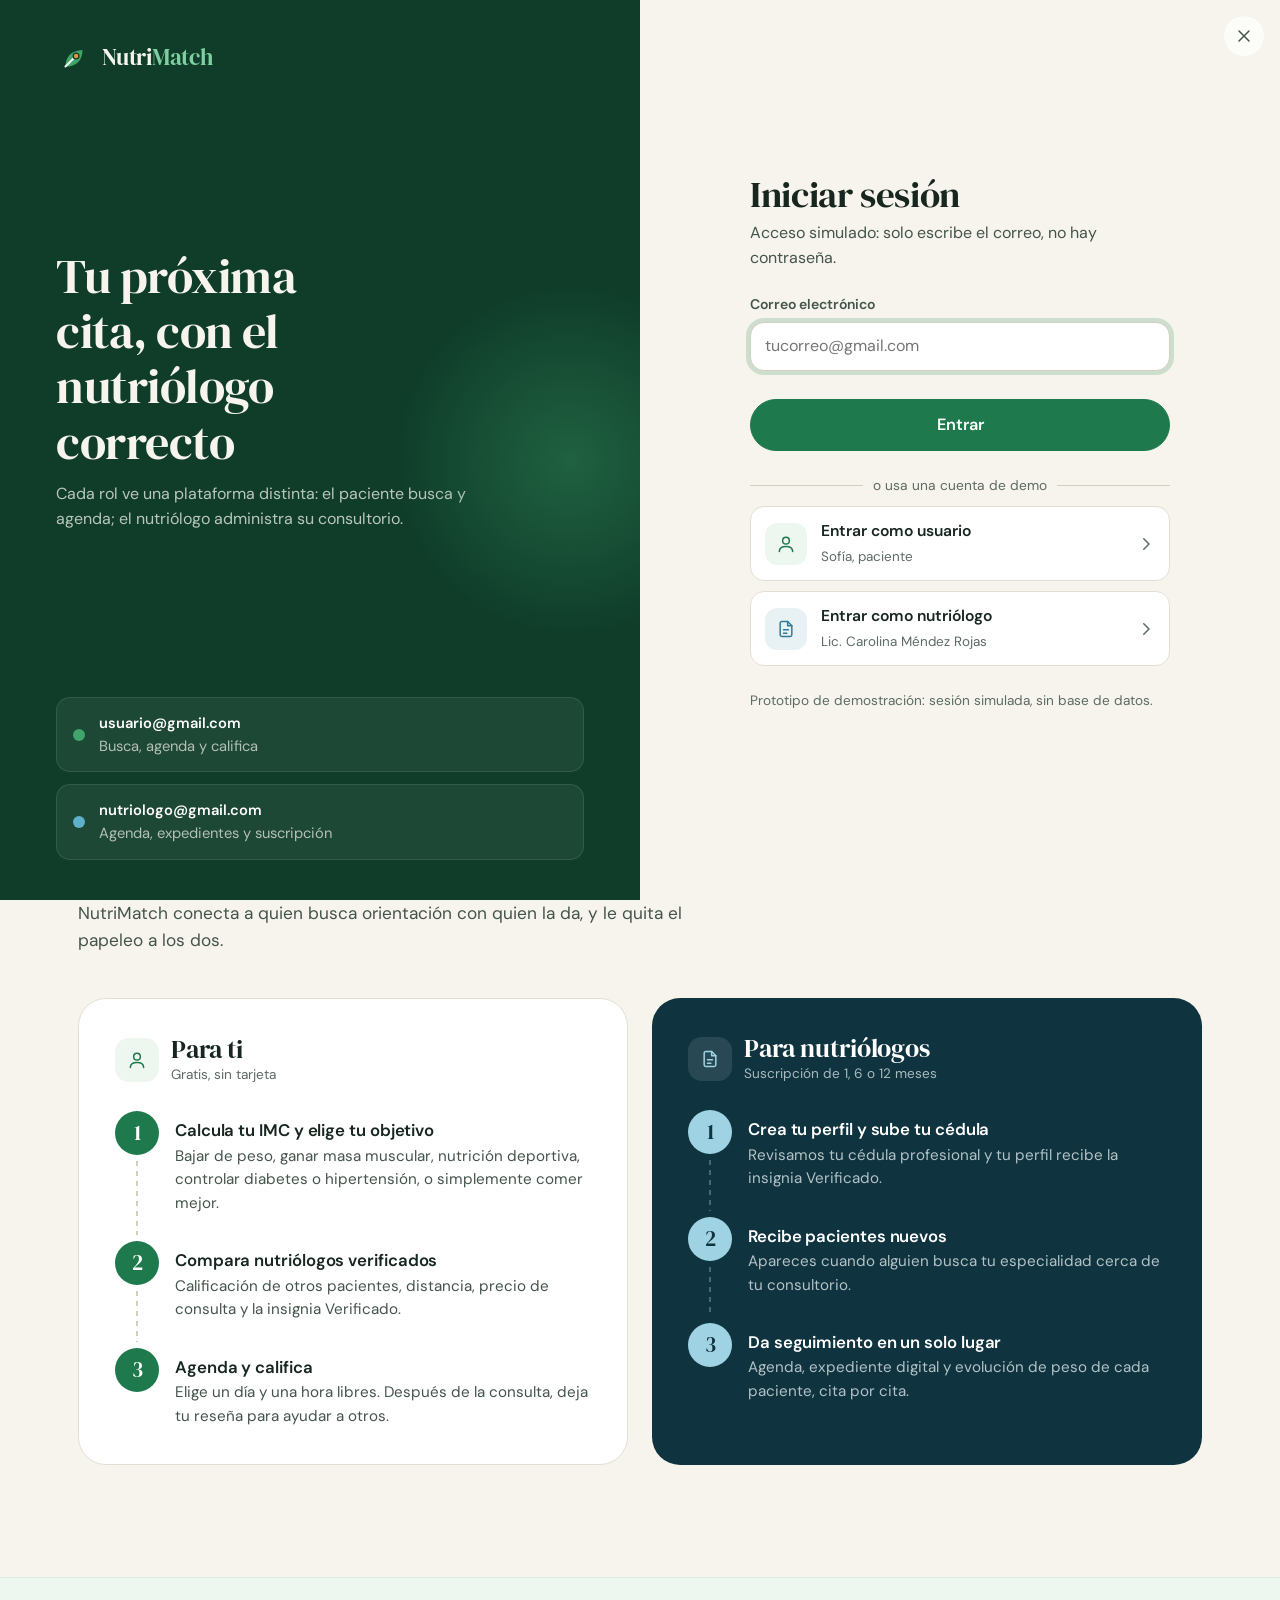
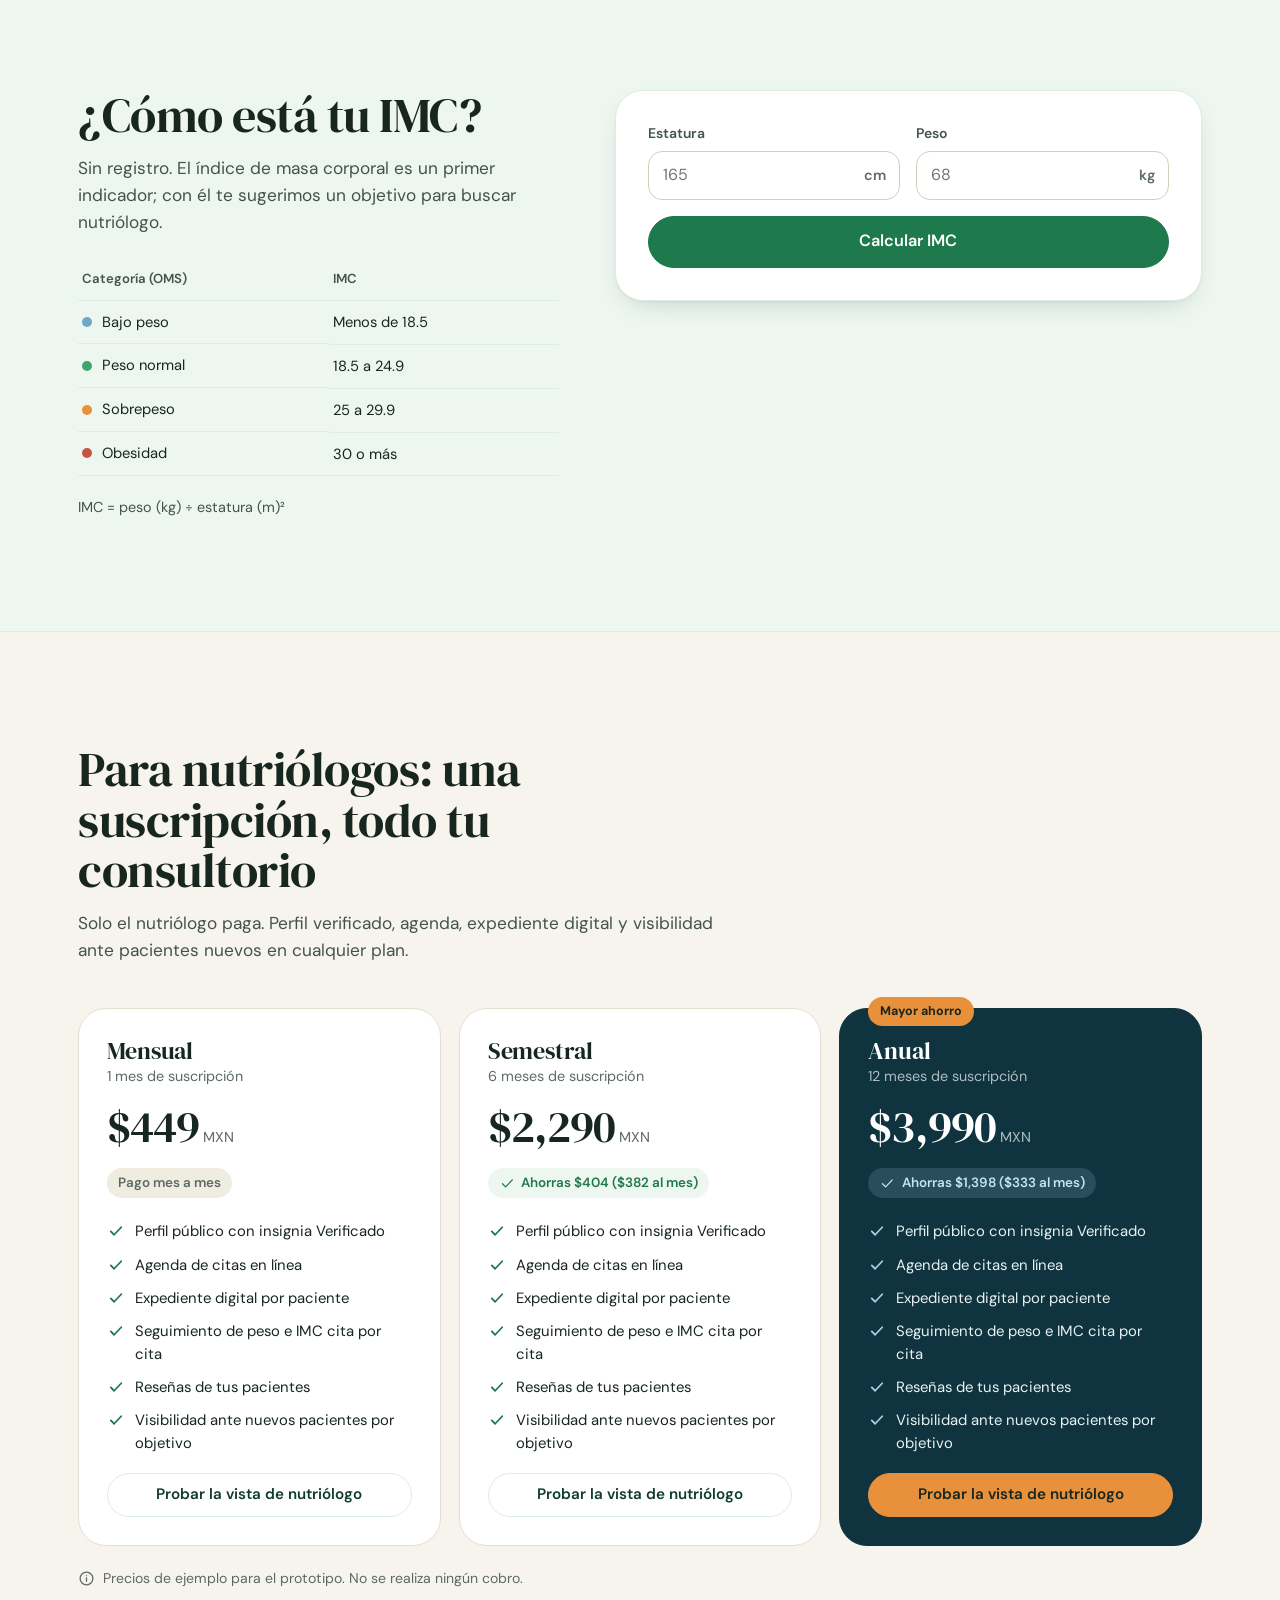
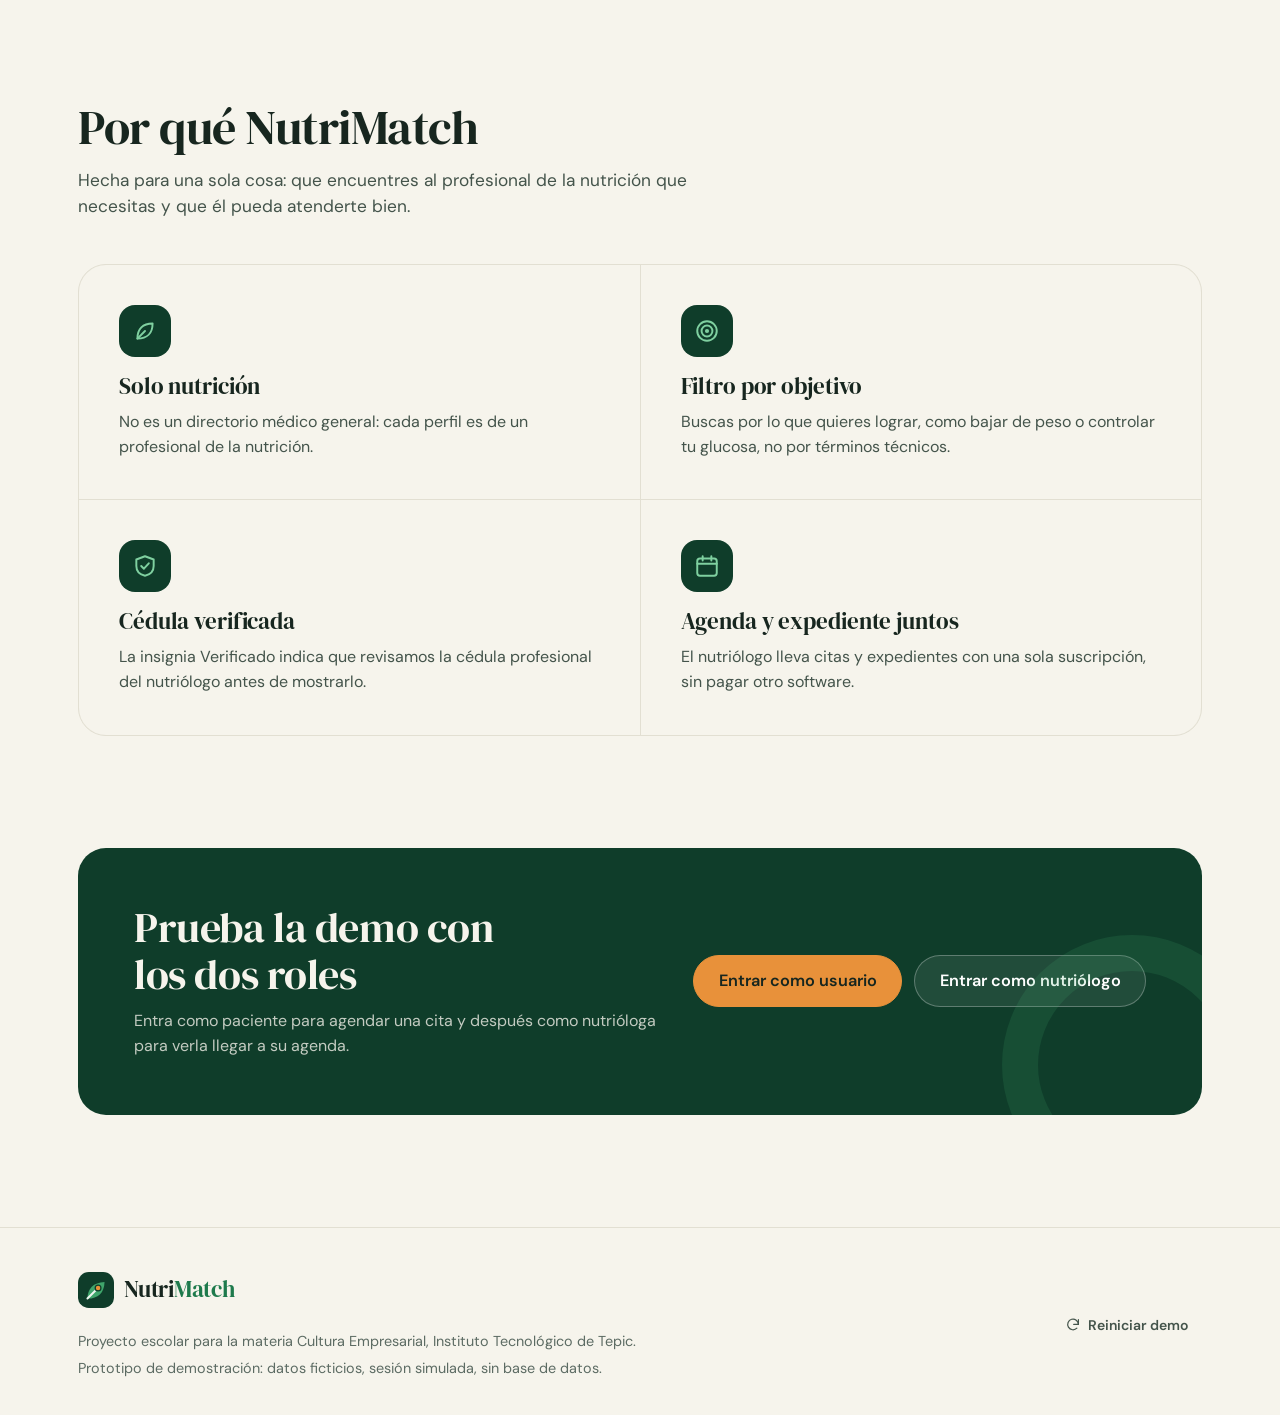
==== nutriologo.html @ 2a0404db "NutriMatch: prototipo web de demostración Página pública con calculadora de IMC y acceso simulado po" ====
<!DOCTYPE html>
<html lang="es-MX">
<head>
  <meta charset="UTF-8">
  <meta name="viewport" content="width=device-width, initial-scale=1, viewport-fit=cover">
  <title>Consultorio | NutriMatch</title>
  <meta name="theme-color" content="#10343F">
  <link rel="icon" href="data:image/svg+xml,%3Csvg xmlns='http://www.w3.org/2000/svg' viewBox='0 0 40 40'%3E%3Crect width='40' height='40' rx='12' fill='%2310343F'/%3E%3Cpath d='M10.5 29.5c0-11 6.5-18 19-18.5-.4 12.4-7.4 18.6-19 18.5z' fill='%235FB0C9'/%3E%3Cpath d='M10.5 29.5l9.2-9.2' stroke='%23EEF6F0' stroke-width='2.2' stroke-linecap='round'/%3E%3Ccircle cx='22.3' cy='17.7' r='3.2' fill='%23E8913A'/%3E%3C/svg%3E">
  <link rel="preconnect" href="https://fonts.googleapis.com">
  <link rel="preconnect" href="https://fonts.gstatic.com" crossorigin>
  <link href="https://fonts.googleapis.com/css2?family=DM+Sans:ital,opsz,wght@0,9..40,400;0,9..40,500;0,9..40,600;0,9..40,700;1,9..40,400&family=DM+Serif+Display&display=swap" rel="stylesheet">
  <link rel="stylesheet" href="css/styles.css">
  <script src="js/data.js"></script>
  <script src="js/store.js"></script>
  <script src="js/auth.js"></script>
  <script>NM.auth.requerir('nutriologo');</script>
</head>
<body class="tema-nutri">
  <a class="saltar" href="#contenido">Saltar al contenido</a>

  <div class="n-app">
    <aside class="n-lateral" id="n-lateral" aria-label="Menú del consultorio">
      <a href="#resumen" aria-label="NutriMatch, ir al resumen" data-logo></a>
      <span class="n-etiqueta-rol"><svg class="ico" style="width:14px;height:14px" viewBox="0 0 24 24" fill="none" stroke="currentColor" stroke-width="2" stroke-linecap="round" stroke-linejoin="round" aria-hidden="true"><path d="M14 3H7a2 2 0 0 0-2 2v14a2 2 0 0 0 2 2h10a2 2 0 0 0 2-2V8z"/><path d="M14 3v5h5"/></svg>Panel de nutriólogo</span>
      <nav class="n-nav" id="n-nav" aria-label="Principal">
        <span class="n-nav-indicador" id="n-nav-indicador" aria-hidden="true"></span>
        <a href="#resumen" data-vista="resumen"><svg class="ico" viewBox="0 0 24 24" fill="none" stroke="currentColor" stroke-width="1.8" stroke-linecap="round" stroke-linejoin="round" aria-hidden="true"><path d="M4 4v16h16"/><path d="M7.5 14.5l3.5-4 3 2.5 5-6"/></svg>Resumen</a>
        <a href="#agenda" data-vista="agenda"><svg class="ico" viewBox="0 0 24 24" fill="none" stroke="currentColor" stroke-width="1.8" stroke-linecap="round" stroke-linejoin="round" aria-hidden="true"><rect x="3" y="5" width="18" height="16" rx="2.5"/><path d="M3 10h18M8 3v4M16 3v4"/></svg>Agenda<span class="cuenta" id="cuenta-pendientes" hidden></span></a>
        <a href="#pacientes" data-vista="pacientes"><svg class="ico" viewBox="0 0 24 24" fill="none" stroke="currentColor" stroke-width="1.8" stroke-linecap="round" stroke-linejoin="round" aria-hidden="true"><circle cx="9" cy="8" r="3.5"/><path d="M2.5 20c0-3.5 2.9-5.5 6.5-5.5s6.5 2 6.5 5.5M16 4.6a3.5 3.5 0 0 1 0 6.8M18 14.6c2.3.6 3.6 2.4 3.6 5.4"/></svg>Pacientes</a>
        <a href="#perfil" data-vista="perfil"><svg class="ico" viewBox="0 0 24 24" fill="none" stroke="currentColor" stroke-width="1.8" stroke-linecap="round" stroke-linejoin="round" aria-hidden="true"><circle cx="12" cy="8" r="4"/><path d="M4 21c0-4 3.6-6 8-6s8 2 8 6"/></svg>Mi perfil público</a>
        <a href="#resenas" data-vista="resenas"><svg class="ico" viewBox="0 0 24 24" fill="none" stroke="currentColor" stroke-width="1.8" stroke-linecap="round" stroke-linejoin="round" aria-hidden="true"><path d="M12 3l2.7 5.6 6.1.8-4.5 4.2 1.1 6.1L12 16.8l-5.4 2.9 1.1-6.1-4.5-4.2 6.1-.8z"/></svg>Reseñas</a>
        <a href="#suscripcion" data-vista="suscripcion"><svg class="ico" viewBox="0 0 24 24" fill="none" stroke="currentColor" stroke-width="1.8" stroke-linecap="round" stroke-linejoin="round" aria-hidden="true"><rect x="3" y="5.5" width="18" height="13" rx="2.5"/><path d="M3 10h18M7 15h4"/></svg>Suscripción</a>
      </nav>
      <div class="n-lateral-pie">
        <div class="n-cuenta" id="n-cuenta"></div>
        <button type="button" class="btn btn-claro btn-sm" data-reiniciar-demo>
          <svg class="ico" viewBox="0 0 24 24" fill="none" stroke="currentColor" stroke-width="1.8" stroke-linecap="round" stroke-linejoin="round" aria-hidden="true"><path d="M20 11a8 8 0 1 0-2.3 5.7"/><path d="M20 4v7h-7"/></svg>Reiniciar demo
        </button>
        <button type="button" class="btn btn-claro btn-sm" id="btn-salir">
          <svg class="ico" viewBox="0 0 24 24" fill="none" stroke="currentColor" stroke-width="1.8" stroke-linecap="round" stroke-linejoin="round" aria-hidden="true"><path d="M9 4H5a1 1 0 0 0-1 1v14a1 1 0 0 0 1 1h4M16 16l4-4-4-4M20 12H10"/></svg>Cerrar sesión
        </button>
      </div>
    </aside>
    <div class="n-velo" id="n-velo" aria-hidden="true"></div>

    <div class="n-contenido">
      <header class="n-barra">
        <button type="button" class="btn-icono" id="btn-menu" aria-label="Abrir menú" aria-expanded="false" aria-controls="n-lateral">
          <svg class="ico" viewBox="0 0 24 24" fill="none" stroke="currentColor" stroke-width="1.8" stroke-linecap="round" aria-hidden="true"><path d="M4 7h16M4 12h16M4 17h16"/></svg>
        </button>
        <a href="#resumen" aria-label="NutriMatch, ir al resumen" data-logo></a>
        <span id="n-barra-avatar" style="margin-left:auto"></span>
      </header>

      <main id="contenido" class="app-main" style="min-height:auto">
        <div class="contenedor">
          <div id="vista" class="vista"></div>
        </div>
      </main>

      <footer class="app-pie">
        <div class="contenedor">
          <p><svg class="ico" viewBox="0 0 24 24" fill="none" stroke="currentColor" stroke-width="1.8" stroke-linecap="round" stroke-linejoin="round" aria-hidden="true"><circle cx="12" cy="12" r="9"/><path d="M12 11v5M12 8h.01"/></svg>Prototipo de demostración: sesión simulada, sin base de datos.</p>
          <button type="button" class="btn btn-fantasma btn-sm" data-reiniciar-demo>
            <svg class="ico" viewBox="0 0 24 24" fill="none" stroke="currentColor" stroke-width="1.8" stroke-linecap="round" stroke-linejoin="round" aria-hidden="true"><path d="M20 11a8 8 0 1 0-2.3 5.7"/><path d="M20 4v7h-7"/></svg>Reiniciar demo
          </button>
        </div>
      </footer>
    </div>
  </div>

  <script src="js/ui.js"></script>
  <script src="js/imc.js"></script>
  <script src="js/nutriologo.js"></script>
</body>
</html>
---- css/styles.css ----
/* =========================================================================
   NutriMatch — styles.css
   Móvil primero. Tokens → base → componentes → página pública → vistas.
   ========================================================================= */

/* ------------------------------------------------------------------ Tokens */
:root {
  --verde-900: #0F3D2A;
  --verde-800: #155234;
  --verde-700: #1E7A4C;
  --verde-500: #3FA56B;
  --verde-100: #DCEDE1;
  --verde-50:  #EEF6F0;
  --marfil:    #F6F4EC;
  --marfil-2:  #EFECE0;
  --tinta:     #17261F;
  --tinta-2:   #44544B;
  --tinta-3:   #5C6B63;
  --linea:     #E2DFD2;
  --linea-2:   #D3CFBE;
  --blanco:    #FFFFFF;
  --naranja:   #E8913A;
  --naranja-osc: #A4561A;
  --naranja-50:  #FCF0E2;
  --azul:      #2E7C96;
  --azul-osc:  #1F5D72;
  --azul-900:  #10343F;
  --azul-50:   #E8F2F5;
  --rojo:      #B23F2E;
  --rojo-50:   #FBEAE6;
  --ambar:     #9A6A06;
  --ambar-50:  #FBF3DC;

  /* Acento por rol (usuario = verde) */
  --acento: var(--verde-700);
  --acento-osc: var(--verde-900);
  --acento-suave: var(--verde-50);
  --acento-medio: var(--verde-100);

  --fuente-titulo: 'DM Serif Display', Georgia, 'Times New Roman', serif;
  --fuente-texto: 'DM Sans', system-ui, -apple-system, 'Segoe UI', sans-serif;

  --r-xl: 28px;
  --r-lg: 20px;
  --r-md: 14px;
  --r-sm: 9px;
  --r-pill: 999px;

  --sombra-1: 0 1px 2px rgba(15, 61, 42, .06), 0 1px 1px rgba(15, 61, 42, .04);
  --sombra-2: 0 1px 2px rgba(15, 61, 42, .05), 0 10px 28px -14px rgba(15, 61, 42, .28);
  --sombra-3: 0 2px 6px rgba(15, 61, 42, .06), 0 28px 60px -24px rgba(15, 61, 42, .42);

  --ease: cubic-bezier(.22, .8, .24, 1);
  --ease-resorte: cubic-bezier(.34, 1.56, .64, 1);
  --ancho: 1180px;
  --gutter: 16px;
}
@media (min-width: 640px) { :root { --gutter: 28px; } }

body.tema-nutri {
  --acento: var(--azul);
  --acento-osc: var(--azul-900);
  --acento-suave: var(--azul-50);
  --acento-medio: #CFE4EA;
}

/* -------------------------------------------------------------------- Base */
*, *::before, *::after { box-sizing: border-box; }
html { -webkit-text-size-adjust: 100%; scroll-behavior: smooth; }
@media (prefers-reduced-motion: reduce) { html { scroll-behavior: auto; } }
body {
  margin: 0;
  font-family: var(--fuente-texto);
  font-size: 1rem;
  line-height: 1.55;
  color: var(--tinta);
  background: var(--marfil);
  -webkit-font-smoothing: antialiased;
  text-rendering: optimizeLegibility;
}
body.con-modal { overflow: hidden; }
img, svg { display: block; }
h1, h2, h3, h4 { margin: 0; line-height: 1.15; font-weight: 400; color: var(--tinta); }
h1, h2, .titulo { font-family: var(--fuente-titulo); letter-spacing: -.01em; }
h3, h4 { font-family: var(--fuente-texto); font-weight: 600; letter-spacing: -.005em; }
p { margin: 0; }
a { color: var(--acento); text-underline-offset: 3px; }
button { font: inherit; color: inherit; }
ul, ol { margin: 0; padding: 0; }
dl, dd { margin: 0; }
strong { font-weight: 600; }
::selection { background: var(--naranja); color: var(--tinta); }

:focus { outline: none; }
:focus-visible {
  outline: 3px solid var(--naranja);
  outline-offset: 2px;
  border-radius: 6px;
}
[tabindex="-1"]:focus-visible { outline: none; }

.sr-only {
  position: absolute !important; width: 1px; height: 1px; padding: 0; margin: -1px;
  overflow: hidden; clip: rect(0, 0, 0, 0); white-space: nowrap; border: 0;
}
.saltar {
  position: absolute; left: 12px; top: -60px; z-index: 200;
  background: var(--tinta); color: var(--marfil); padding: 10px 16px; border-radius: var(--r-sm);
  text-decoration: none; font-weight: 600; transition: top .2s var(--ease);
}
.saltar:focus { top: 12px; }

.contenedor { width: 100%; max-width: var(--ancho); margin: 0 auto; padding: 0 var(--gutter); }
.texto-suave { color: var(--tinta-3); }
.oculto, [hidden] { display: none !important; }

.ico { width: 1.25em; height: 1.25em; flex: none; }

/* ----------------------------------------------------------------- Botones */
.btn {
  --b-fondo: var(--blanco); --b-texto: var(--tinta); --b-borde: var(--linea-2);
  position: relative;
  display: inline-flex; align-items: center; justify-content: center; gap: .5em;
  min-height: 44px; padding: 0 1.15em;
  border: 1.5px solid var(--b-borde); border-radius: var(--r-pill);
  background: var(--b-fondo); color: var(--b-texto);
  font-weight: 600; font-size: .95rem; line-height: 1; text-decoration: none; white-space: nowrap;
  cursor: pointer; user-select: none;
  transition: transform .18s var(--ease), background-color .2s, border-color .2s, box-shadow .25s var(--ease), color .2s;
}
.btn .ico { width: 1.15em; height: 1.15em; }
.btn:hover { box-shadow: var(--sombra-2); transform: translateY(-1px); }
.btn:active { transform: translateY(0) scale(.97); box-shadow: none; transition-duration: .06s; }
.btn[disabled], .btn[aria-disabled="true"] { opacity: .45; cursor: not-allowed; transform: none; box-shadow: none; }
.btn-primario { --b-fondo: var(--acento); --b-texto: #fff; --b-borde: var(--acento); }
.btn-primario:hover { --b-fondo: var(--acento-osc); --b-borde: var(--acento-osc); }
.btn-naranja { --b-fondo: var(--naranja); --b-texto: var(--tinta); --b-borde: var(--naranja); }
.btn-naranja:hover { --b-fondo: #F0A253; --b-borde: #F0A253; }
.btn-secundario { --b-fondo: var(--blanco); --b-texto: var(--acento-osc); --b-borde: var(--acento-medio); }
.btn-secundario:hover { --b-fondo: var(--acento-suave); --b-borde: var(--acento); }
.btn-fantasma { --b-fondo: transparent; --b-borde: transparent; --b-texto: var(--tinta-2); }
.btn-fantasma:hover { --b-fondo: rgba(23, 38, 31, .06); box-shadow: none; }
.btn-peligro { --b-fondo: var(--rojo); --b-texto: #fff; --b-borde: var(--rojo); }
.btn-peligro:hover { --b-fondo: #932f20; --b-borde: #932f20; }
.btn-claro { --b-fondo: rgba(255,255,255,.08); --b-texto: #fff; --b-borde: rgba(255,255,255,.28); }
.btn-claro:hover { --b-fondo: rgba(255,255,255,.16); --b-borde: rgba(255,255,255,.5); }
.btn-sm { min-height: 36px; padding: 0 .95em; font-size: .875rem; }
.btn-lg { min-height: 52px; padding: 0 1.5em; font-size: 1.02rem; }
.btn-bloque { width: 100%; }

.btn-icono {
  display: inline-grid; place-items: center; width: 40px; height: 40px; flex: none;
  border: 0; border-radius: 50%; background: transparent; color: var(--tinta-2); cursor: pointer;
  transition: background-color .2s, color .2s, transform .15s var(--ease);
}
.btn-icono:hover { background: rgba(23, 38, 31, .07); color: var(--tinta); }
.btn-icono:active { transform: scale(.92); }

.enlace-btn { background: none; border: 0; padding: 0; color: var(--acento); font-weight: 600; cursor: pointer; text-decoration: underline; text-underline-offset: 3px; }

/* ----------------------------------------------------------- Formularios */
.campo { display: grid; gap: 6px; min-width: 0; }
.campo > label, .etiqueta { font-size: .875rem; font-weight: 600; color: var(--tinta-2); }
.campo .ayuda { font-size: .8rem; color: var(--tinta-3); }
.entrada, .campo input:not([type=checkbox]):not([type=radio]):not([type=range]):not([type=file]), .campo select, .campo textarea {
  width: 100%; min-height: 46px; padding: 11px 14px;
  font: inherit; font-size: 1rem; color: var(--tinta);
  background: var(--blanco); border: 1.5px solid var(--linea-2); border-radius: var(--r-md);
  transition: border-color .2s, box-shadow .2s;
  -webkit-appearance: none; appearance: none;
}
.campo textarea { min-height: 96px; resize: vertical; line-height: 1.45; }
.campo select {
  padding-right: 40px; cursor: pointer;
  background-image: url("data:image/svg+xml,%3Csvg xmlns='http://www.w3.org/2000/svg' viewBox='0 0 24 24' fill='none' stroke='%2344544B' stroke-width='2' stroke-linecap='round'%3E%3Cpath d='M6 9l6 6 6-6'/%3E%3C/svg%3E");
  background-repeat: no-repeat; background-position: right 12px center; background-size: 18px;
}
.campo input:hover, .campo select:hover, .campo textarea:hover { border-color: var(--tinta-3); }
.campo input:focus, .campo select:focus, .campo textarea:focus {
  border-color: var(--acento); box-shadow: 0 0 0 4px color-mix(in srgb, var(--acento) 18%, transparent);
  outline: none;
}
.campo-unidad { position: relative; }
.campo-unidad input { padding-right: 52px !important; }
.campo-unidad .unidad { position: absolute; right: 14px; top: 50%; transform: translateY(-50%); color: var(--tinta-3); font-weight: 600; font-size: .9rem; pointer-events: none; }
.campo-error { display: flex; align-items: flex-start; gap: 6px; color: var(--rojo); font-size: .84rem; font-weight: 500; }
.campo-error:empty { display: none; }
.campo-error .ico { width: 16px; height: 16px; margin-top: 2px; }
.con-error input, .con-error select, .con-error textarea { border-color: var(--rojo) !important; }
.sacude { animation: sacude .38s var(--ease); }
@keyframes sacude { 20% { transform: translateX(-5px); } 40% { transform: translateX(5px); } 60% { transform: translateX(-3px); } 80% { transform: translateX(2px); } }

.rejilla-campos { display: grid; gap: 16px; }
@media (min-width: 640px) { .rejilla-campos.dos { grid-template-columns: 1fr 1fr; } .rejilla-campos.tres { grid-template-columns: repeat(3, 1fr); } }
.campo.completo { grid-column: 1 / -1; }

/* Interruptor */
.interruptor { display: inline-flex; align-items: center; gap: 10px; cursor: pointer; font-weight: 500; font-size: .93rem; }
.interruptor input { position: absolute; opacity: 0; width: 1px; height: 1px; }
.interruptor .pista {
  position: relative; width: 44px; height: 26px; border-radius: 99px; background: var(--linea-2); flex: none;
  transition: background-color .25s var(--ease);
}
.interruptor .pista::after {
  content: ''; position: absolute; top: 3px; left: 3px; width: 20px; height: 20px; border-radius: 50%;
  background: #fff; box-shadow: 0 1px 3px rgba(0,0,0,.25); transition: transform .3s var(--ease-resorte);
}
.interruptor input:checked + .pista { background: var(--acento); }
.interruptor input:checked + .pista::after { transform: translateX(18px); }
.interruptor input:focus-visible + .pista { outline: 3px solid var(--naranja); outline-offset: 2px; }

/* Chips seleccionables */
.chips-check { display: flex; flex-wrap: wrap; gap: 8px; border: 0; padding: 0; margin: 0; }
.chips-check legend { padding: 0; margin-bottom: 8px; font-size: .875rem; font-weight: 600; color: var(--tinta-2); }
.chip-check { position: relative; }
.chip-check input { position: absolute; opacity: 0; inset: 0; cursor: pointer; }
.chip-check span {
  display: inline-flex; align-items: center; gap: 6px; padding: 8px 14px; min-height: 38px;
  border: 1.5px solid var(--linea-2); border-radius: var(--r-pill); background: var(--blanco);
  font-size: .9rem; font-weight: 500; color: var(--tinta-2); transition: all .2s var(--ease);
}
.chip-check span .ico { width: 16px; height: 16px; }
.chip-check input:hover + span { border-color: var(--acento); }
.chip-check input:checked + span { background: var(--acento); border-color: var(--acento); color: #fff; }
.chip-check input:focus-visible + span { outline: 3px solid var(--naranja); outline-offset: 2px; }

/* ------------------------------------------------- Chips, insignias, avatar */
.chip {
  display: inline-flex; align-items: center; gap: 5px; padding: 4px 10px 4px 8px;
  border-radius: var(--r-pill); font-size: .8rem; font-weight: 500; line-height: 1.3;
  background: var(--marfil-2); color: var(--tinta-2);
}
.chip .ico { width: 14px; height: 14px; }
.chip-bajar-peso   { background: #E6F2EA; color: #1C5E3B; }
.chip-ganar-masa   { background: #F7EBDD; color: #7E4512; }
.chip-deportiva    { background: #E5EEF7; color: #24507A; }
.chip-enfermedades { background: #F6E6E6; color: #8A2F2F; }
.chip-general      { background: #EEEBDC; color: #4F4A24; }

.insignia {
  display: inline-flex; align-items: center; gap: 4px; padding: 4px 9px 4px 6px; border-radius: var(--r-pill);
  font-size: .78rem; font-weight: 600; white-space: nowrap; flex: none; align-self: flex-start;
}
.insignia .ico { width: 17px; height: 17px; }
.insignia-verificado { background: var(--verde-700); color: #fff; }
.insignia-verificado .ico path:first-child { fill: rgba(255,255,255,.18); }
.insignia-revision { background: var(--ambar-50); color: var(--ambar); }

.avatar {
  --t: 150;
  display: inline-grid; place-items: center; flex: none; border-radius: 50%;
  font-family: var(--fuente-titulo); color: hsl(var(--t) 42% 22%);
  background:
    radial-gradient(120% 120% at 20% 10%, hsl(var(--t) 55% 90%), hsl(calc(var(--t) + 25) 38% 76%));
  box-shadow: inset 0 0 0 1px hsl(var(--t) 30% 70% / .5);
  letter-spacing: .02em;
}
.avatar-sm { width: 34px; height: 34px; font-size: .9rem; }
.avatar-md { width: 44px; height: 44px; font-size: 1.1rem; }
.avatar-lg { width: 56px; height: 56px; font-size: 1.35rem; }
.avatar-xl { width: 88px; height: 88px; font-size: 2.1rem; }

.estrellas { position: relative; display: inline-block; line-height: 0; color: var(--linea-2); }
.estrellas .ico { width: 16px; height: 16px; stroke-width: 0; display: inline-block; }
.estrellas-base, .estrellas-llenas { display: inline-flex; gap: 1px; }
.estrellas-llenas { position: absolute; inset: 0 auto 0 0; overflow: hidden; color: var(--naranja); white-space: nowrap; }
.estrellas.grande .ico { width: 22px; height: 22px; }

/* ------------------------------------------------------------- Superficies */
.panel {
  background: var(--blanco); border: 1px solid var(--linea); border-radius: var(--r-lg);
  padding: 20px; box-shadow: var(--sombra-1);
}
@media (min-width: 640px) { .panel { padding: 24px; } }
.panel-cabeza { display: flex; align-items: center; justify-content: space-between; gap: 12px; margin-bottom: 16px; flex-wrap: wrap; }
.panel-cabeza h2 { font-size: 1.35rem; }
.panel-cabeza h3 { font-size: 1.05rem; }

/* ----------------------------------------------------------- Tarjeta nutri */
.tarjeta-nutri {
  position: relative; display: flex; flex-direction: column; gap: 14px;
  background: var(--blanco); border: 1px solid var(--linea); border-radius: var(--r-lg);
  padding: 18px; box-shadow: var(--sombra-1);
  transition: transform .35s var(--ease), box-shadow .35s var(--ease), border-color .3s;
}
.tarjeta-nutri:hover { transform: translateY(-3px); box-shadow: var(--sombra-2); border-color: var(--acento-medio); }
.tarjeta-nutri.es-preview:hover { transform: none; }
.tn-cabeza { display: flex; gap: 12px; align-items: flex-start; }
.tn-identidad { flex: 1; min-width: 0; }
.tn-nombre { font-size: 1.04rem; line-height: 1.25; }
.tn-titulo { font-size: .84rem; color: var(--tinta-3); margin-top: 1px; }
.tn-calif { display: flex; align-items: center; flex-wrap: wrap; gap: 6px; margin-top: 6px; font-size: .88rem; }
.tn-chips { display: flex; flex-wrap: wrap; gap: 6px; }
.tn-datos { display: grid; gap: 6px; font-size: .9rem; }
.tn-datos > div { display: flex; align-items: center; gap: 8px; }
.tn-datos dt { color: var(--acento); display: grid; }
.tn-datos dt .ico { width: 18px; height: 18px; }
.tn-pie { margin-top: auto; display: flex; justify-content: flex-end; padding-top: 4px; border-top: 1px dashed var(--linea); padding-top: 14px; }
.tn-pie .btn { width: 100%; }
@media (min-width: 640px) { .tn-pie .btn { width: auto; } }

/* --------------------------------------------------------------- Toasts */
.toasts {
  position: fixed; z-index: 300; left: 50%; bottom: calc(84px + env(safe-area-inset-bottom));
  transform: translateX(-50%); width: min(440px, calc(100% - 24px));
  display: flex; flex-direction: column; gap: 10px; pointer-events: none;
}
@media (min-width: 900px) { .toasts { left: auto; right: 24px; bottom: 24px; transform: none; } }
.toast {
  position: relative; overflow: hidden; pointer-events: auto;
  display: flex; align-items: center; gap: 12px; padding: 14px 10px 14px 14px;
  background: var(--tinta); color: #F6F4EC; border-radius: var(--r-md); box-shadow: var(--sombra-3);
  font-size: .94rem; font-weight: 500;
  animation: toast-entra .45s var(--ease-resorte) both;
}
.toast.sale { animation: toast-sale .3s var(--ease) both; }
.toast-ico { display: grid; place-items: center; width: 30px; height: 30px; border-radius: 50%; flex: none; }
.toast-ico .ico { width: 18px; height: 18px; stroke-width: 2.4; }
.toast-exito .toast-ico { background: var(--verde-500); color: var(--verde-900); }
.toast-error .toast-ico { background: #F08A78; color: #4A120A; }
.toast-info .toast-ico { background: var(--naranja); color: var(--tinta); }
.toast-texto { flex: 1; }
.toast-cerrar { background: none; border: 0; color: rgba(246,244,236,.6); cursor: pointer; padding: 6px; border-radius: 8px; display: grid; }
.toast-cerrar:hover { color: #fff; background: rgba(255,255,255,.08); }
.toast-cerrar .ico { width: 18px; height: 18px; }
.toast-barra { position: absolute; left: 0; bottom: 0; height: 3px; width: 100%; background: rgba(255,255,255,.22); transform-origin: left; animation: toast-barra linear both; }
@keyframes toast-entra { from { opacity: 0; transform: translateY(16px) scale(.96); } }
@keyframes toast-sale { to { opacity: 0; transform: translateY(8px) scale(.97); } }
@keyframes toast-barra { from { transform: scaleX(1); } to { transform: scaleX(0); } }

/* ---------------------------------------------------------------- Modal */
.modal-capa {
  position: fixed; inset: 0; z-index: 250; display: grid; align-items: end; justify-items: center;
  background: rgba(13, 30, 22, .48); backdrop-filter: blur(6px); -webkit-backdrop-filter: blur(6px);
  animation: capa-entra .25s ease both; overflow-y: auto; padding: 12px 0 0;
}
@media (min-width: 640px) { .modal-capa { align-items: center; padding: 24px; } }
.modal-capa.sale { animation: capa-sale .22s ease both; }
.modal {
  width: 100%; max-width: 560px; max-height: calc(100dvh - 12px); display: flex; flex-direction: column;
  background: var(--blanco); border-radius: var(--r-xl) var(--r-xl) 0 0; box-shadow: var(--sombra-3);
  animation: modal-entra-m .45s var(--ease) both;
}
@media (min-width: 640px) {
  .modal { border-radius: var(--r-xl); max-height: calc(100dvh - 48px); animation-name: modal-entra; animation-timing-function: var(--ease-resorte); }
}
.modal-capa.sale .modal { animation: modal-sale .2s ease both; }
.modal.modal-chico { max-width: 440px; }
.modal.modal-ancho { max-width: 720px; }
.modal-cabeza { display: flex; align-items: center; justify-content: space-between; gap: 12px; padding: 20px 20px 12px 24px; }
.modal-cabeza h2 { font-size: 1.45rem; }
.modal-cuerpo { padding: 4px 24px 20px; overflow-y: auto; }
.modal-cuerpo > p + p { margin-top: 10px; }
.modal-pie { display: flex; justify-content: flex-end; gap: 10px; flex-wrap: wrap; padding: 14px 24px calc(18px + env(safe-area-inset-bottom)); border-top: 1px solid var(--linea); background: var(--marfil); border-radius: 0 0 var(--r-xl) var(--r-xl); }
@media (max-width: 639px) { .modal-pie { border-radius: 0; } .modal-pie .btn { flex: 1; } }
@keyframes capa-entra { from { opacity: 0; } }
@keyframes capa-sale { to { opacity: 0; } }
@keyframes modal-entra { from { opacity: 0; transform: translateY(14px) scale(.96); } }
@keyframes modal-entra-m { from { transform: translateY(100%); } }
@keyframes modal-sale { to { opacity: 0; transform: translateY(10px) scale(.98); } }

.exito-anim { text-align: center; padding: 8px 0 4px; display: grid; justify-items: center; gap: 8px; }
.exito-anim svg { margin-bottom: 6px; }
.exito-anim h3 { font-family: var(--fuente-titulo); font-weight: 400; font-size: 1.6rem; }
.exito-anim p { color: var(--tinta-2); max-width: 36ch; }
.ea-circulo { fill: var(--acento-suave); stroke: var(--acento); stroke-width: 2.5; stroke-dasharray: 151; stroke-dashoffset: 151; animation: dibuja .6s var(--ease) .05s forwards; }
.ea-check { fill: none; stroke: var(--acento); stroke-width: 3.5; stroke-linecap: round; stroke-linejoin: round; stroke-dasharray: 36; stroke-dashoffset: 36; animation: dibuja .4s var(--ease) .5s forwards; }
@keyframes dibuja { to { stroke-dashoffset: 0; } }

/* -------------------------------------------------------------- Estados */
.vacio {
  display: grid; justify-items: center; text-align: center; gap: 10px;
  padding: 40px 20px; border: 1.5px dashed var(--linea-2); border-radius: var(--r-lg); background: rgba(255,255,255,.5);
}
.vacio-ico { display: grid; place-items: center; width: 64px; height: 64px; border-radius: 20px; background: var(--acento-suave); color: var(--acento); margin-bottom: 4px; transform: rotate(-4deg); }
.vacio-ico .ico { width: 30px; height: 30px; }
.vacio h3 { font-family: var(--fuente-titulo); font-weight: 400; font-size: 1.35rem; }
.vacio p { color: var(--tinta-3); max-width: 42ch; }
.vacio .btn { margin-top: 6px; }

.estado {
  display: inline-flex; align-items: center; gap: 6px; padding: 3px 10px 3px 8px; border-radius: var(--r-pill);
  font-size: .78rem; font-weight: 600; white-space: nowrap;
}
.estado::before { content: ''; width: 7px; height: 7px; border-radius: 50%; background: currentColor; }
.estado-pendiente  { background: var(--ambar-50); color: var(--ambar); }
.estado-confirmada { background: var(--azul-50); color: var(--azul-osc); }
.estado-completada { background: var(--verde-50); color: var(--verde-700); }
.estado-cancelada  { background: #F0EEE8; color: #6B6A63; text-decoration: line-through; }
.estado-revision   { background: var(--ambar-50); color: var(--ambar); }
.estado-verificado { background: var(--verde-50); color: var(--verde-700); }

.aviso-orientativo { display: flex; gap: 8px; align-items: flex-start; font-size: .84rem; color: var(--tinta-2); }
.aviso-orientativo .ico { width: 17px; height: 17px; margin-top: 2px; color: var(--naranja-osc); }

.nota-demo {
  display: flex; gap: 10px; align-items: flex-start; padding: 12px 14px; border-radius: var(--r-md);
  background: var(--naranja-50); color: #6A3A10; font-size: .88rem; border: 1px solid #F3D9BA;
}
.nota-demo .ico { width: 18px; height: 18px; margin-top: 1px; color: var(--naranja-osc); }

/* ------------------------------------------------------------ Animaciones */
@keyframes sube { from { opacity: 0; transform: translateY(14px); } }
@keyframes aparece { from { opacity: 0; } }
@keyframes escala { from { opacity: 0; transform: scale(.94); } }
[data-escalonar] > * { animation: sube .55s var(--ease) both; animation-delay: calc(var(--i, 0) * 55ms); }
[data-revelar] { opacity: 0; transform: translateY(22px); transition: opacity .8s var(--ease), transform .8s var(--ease); transition-delay: var(--retraso, 0s); }
[data-revelar].visible { opacity: 1; transform: none; }
.vista-entra { animation: sube .45s var(--ease) both; }

.vista { view-transition-name: vista; }
::view-transition-old(root), ::view-transition-new(root) { animation: none; }
::view-transition-old(vista) { animation: vt-sale .16s ease both; }
::view-transition-new(vista) { animation: vt-entra .42s var(--ease) both; }
@keyframes vt-sale { to { opacity: 0; transform: translateY(-6px); } }
@keyframes vt-entra { from { opacity: 0; transform: translateY(12px); } }

@media (prefers-reduced-motion: reduce) {
  *, *::before, *::after { animation-duration: .01ms !important; animation-iteration-count: 1 !important; transition-duration: .01ms !important; animation-delay: 0s !important; }
  [data-revelar] { opacity: 1; transform: none; }
}

/* =========================================================================
   LOGO
   ========================================================================= */
.logo { display: inline-flex; align-items: center; gap: 10px; text-decoration: none; color: inherit; }
.logo-marca { transition: transform .5s var(--ease-resorte); }
a:hover .logo-marca { transform: rotate(-8deg) scale(1.05); }
.logo-texto { font-family: var(--fuente-titulo); font-size: 1.45rem; letter-spacing: -.01em; color: var(--tinta); line-height: 1; }
.logo-texto span { color: var(--verde-700); }
.sobre-oscuro .logo-texto { color: #F6F4EC; }
.sobre-oscuro .logo-texto span { color: #7FD0A0; }

/* =========================================================================
   PÁGINA PÚBLICA
   ========================================================================= */
.pub-cabecera {
  position: fixed; inset: 0 0 auto 0; z-index: 100;
  transition: background-color .35s, box-shadow .35s, backdrop-filter .35s;
}
.pub-cabecera .contenedor { display: flex; align-items: center; justify-content: space-between; gap: 16px; height: 72px; }
.pub-cabecera.solida { background: rgba(246, 244, 236, .86); backdrop-filter: blur(14px) saturate(1.4); -webkit-backdrop-filter: blur(14px) saturate(1.4); box-shadow: 0 1px 0 var(--linea); }
.pub-cabecera:not(.solida) .logo-texto { color: #F6F4EC; }
.pub-cabecera:not(.solida) .logo-texto span { color: #7FD0A0; }
.pub-nav { display: none; gap: 4px; }
.pub-nav a { padding: 8px 12px; border-radius: var(--r-pill); font-weight: 500; font-size: .94rem; color: var(--tinta-2); text-decoration: none; transition: background-color .2s, color .2s; }
.pub-nav a:hover { background: rgba(23, 38, 31, .06); color: var(--tinta); }
.pub-cabecera:not(.solida) .pub-nav a { color: rgba(246, 244, 236, .82); }
.pub-cabecera:not(.solida) .pub-nav a:hover { background: rgba(255,255,255,.1); color: #fff; }
.pub-cabecera:not(.solida) .btn-entrar { --b-fondo: rgba(255,255,255,.08); --b-texto: #fff; --b-borde: rgba(255,255,255,.3); }
@media (min-width: 900px) { .pub-nav { display: flex; } }

/* Hero */
.hero {
  position: relative; overflow: hidden; isolation: isolate;
  background: var(--verde-900); color: #F6F4EC;
  padding: 116px 0 72px;
}
.hero::before {
  content: ''; position: absolute; inset: 0; z-index: -1;
  background:
    radial-gradient(60% 70% at 85% 30%, rgba(63, 165, 107, .28), transparent 70%),
    radial-gradient(40% 50% at 10% 100%, rgba(232, 145, 58, .14), transparent 70%);
}
.hero::after { /* textura de puntos sutil */
  content: ''; position: absolute; inset: 0; z-index: -1; opacity: .35;
  background-image: radial-gradient(rgba(238, 246, 240, .16) 1px, transparent 1.2px);
  background-size: 22px 22px;
  mask-image: linear-gradient(180deg, transparent, #000 30%, #000 70%, transparent);
  -webkit-mask-image: linear-gradient(180deg, transparent, #000 30%, #000 70%, transparent);
}
.hero-rejilla { display: grid; gap: 48px; align-items: center; }
@media (min-width: 980px) { .hero { padding: 148px 0 104px; } .hero-rejilla { grid-template-columns: 1.02fr 1fr; gap: 56px; } }
.hero h1 {
  color: #F6F4EC; font-size: clamp(2.6rem, 7.4vw, 4.6rem); line-height: 1.02; letter-spacing: -.025em;
  max-width: 13ch;
}
.hero-bajada { margin-top: 22px; font-size: clamp(1.05rem, 2.2vw, 1.2rem); color: rgba(246, 244, 236, .8); max-width: 46ch; line-height: 1.6; }
.hero-acciones { display: flex; flex-wrap: wrap; gap: 12px; margin-top: 32px; }
.hero-nota { margin-top: 26px; display: flex; flex-wrap: wrap; gap: 8px 22px; font-size: .9rem; color: rgba(246, 244, 236, .72); }
.hero-nota span { display: inline-flex; align-items: center; gap: 7px; }
.hero-nota .ico { width: 18px; height: 18px; color: #7FD0A0; }

/* Entrada orquestada del hero */
.hero-texto > * { animation: sube .9s var(--ease) both; }
.hero-texto > *:nth-child(2) { animation-delay: .08s; }
.hero-texto > *:nth-child(3) { animation-delay: .16s; }
.hero-texto > *:nth-child(4) { animation-delay: .24s; }

/* Composición "match" */
.match { position: relative; display: grid; gap: 18px; animation: aparece 1s .2s var(--ease) both; }
@media (min-width: 640px) { .match { grid-template-columns: 210px 1fr; gap: 40px; align-items: center; } }
.match-objetivos { list-style: none; display: flex; gap: 8px; overflow-x: auto; padding: 4px 2px 8px; scrollbar-width: none; }
.match-objetivos::-webkit-scrollbar { display: none; }
@media (min-width: 640px) { .match-objetivos { flex-direction: column; overflow: visible; gap: 10px; } }
.match-obj {
  position: relative; display: flex; align-items: center; gap: 10px; flex: none;
  padding: 10px 14px 10px 10px; border-radius: var(--r-md);
  background: rgba(238, 246, 240, .06); border: 1px solid rgba(238, 246, 240, .12);
  color: rgba(246, 244, 236, .72); font-size: .9rem; font-weight: 500;
  transition: background-color .45s var(--ease), color .45s, border-color .45s, transform .45s var(--ease);
}
.match-obj .mo-ico { display: grid; place-items: center; width: 30px; height: 30px; border-radius: 9px; background: rgba(238, 246, 240, .08); transition: background-color .45s, color .45s; }
.match-obj .mo-ico .ico { width: 17px; height: 17px; }
.match-obj.activo { background: #F6F4EC; color: var(--verde-900); border-color: #F6F4EC; transform: translateX(6px); }
.match-obj.activo .mo-ico { background: var(--naranja); color: var(--verde-900); }
@media (max-width: 639px) { .match-obj.activo { transform: none; } }
.match-hilo { position: absolute; inset: 0; width: 100%; height: 100%; pointer-events: none; overflow: visible; display: none; }
@media (min-width: 640px) { .match-hilo { display: block; } }
.match-hilo path { fill: none; stroke: var(--naranja); stroke-width: 2; stroke-linecap: round; stroke-dasharray: 4 6; }
.match-hilo circle { fill: var(--naranja); }

.match-tarjeta {
  position: relative; background: #FBFAF5; color: var(--tinta); border-radius: var(--r-xl); padding: 22px;
  box-shadow: 0 40px 80px -30px rgba(0, 0, 0, .55), 0 0 0 1px rgba(255,255,255,.06);
}
.match-tarjeta::before { /* tarjeta fantasma detrás */
  content: ''; position: absolute; inset: 14px -10px -12px 14px; z-index: -1; border-radius: var(--r-xl);
  background: rgba(238, 246, 240, .1); border: 1px solid rgba(238, 246, 240, .12);
}
.mt-cuerpo { display: grid; gap: 14px; }
.mt-cuerpo.sale { animation: mt-sale .35s var(--ease) both; }
.mt-cuerpo.entra > * { animation: sube .6s var(--ease) both; }
.mt-cuerpo.entra > *:nth-child(2) { animation-delay: .06s; }
.mt-cuerpo.entra > *:nth-child(3) { animation-delay: .12s; }
.mt-cuerpo.entra > *:nth-child(4) { animation-delay: .18s; }
@keyframes mt-sale { to { opacity: 0; transform: translateY(-8px) scale(.98); } }
.mt-cabeza { display: flex; gap: 14px; align-items: center; }
.mt-cabeza h3 { font-size: 1.1rem; }
.mt-cabeza p { font-size: .85rem; color: var(--tinta-3); }
.mt-sello { position: absolute; top: -14px; right: 18px; }
.mt-sello .insignia { box-shadow: 0 8px 18px -6px rgba(30, 122, 76, .6); padding: 6px 12px 6px 8px; font-size: .82rem; }
.mt-cuerpo.entra .mt-sello .insignia { animation: sello .6s .35s var(--ease-resorte) both; }
@keyframes sello { from { opacity: 0; transform: scale(1.6) rotate(-12deg); } }
.mt-calif { display: flex; align-items: center; gap: 8px; font-size: .9rem; }
.mt-calif .estrellas .ico { width: 18px; height: 18px; }
.mt-cuerpo.entra .estrellas-llenas { animation: llenar 1s .3s var(--ease) both; }
@keyframes llenar { from { width: 0 !important; } }
.mt-cita {
  display: flex; align-items: center; gap: 12px; padding: 12px 14px; border-radius: var(--r-md);
  background: var(--verde-50); color: var(--verde-900); font-size: .9rem;
}
.mt-cita .ico { color: var(--verde-700); width: 22px; height: 22px; }
.mt-cita strong { display: block; }
.mt-pie { display: flex; justify-content: space-between; align-items: center; font-size: .88rem; color: var(--tinta-3); }
.mt-pie strong { color: var(--tinta); font-size: 1.05rem; }

/* Secciones */
.seccion { padding: 80px 0; }
@media (min-width: 900px) { .seccion { padding: 112px 0; } }
.seccion-cabeza { max-width: 640px; margin-bottom: 44px; }
.seccion-cabeza h2 { font-size: clamp(2rem, 4.6vw, 3rem); line-height: 1.06; }
.seccion-cabeza p { margin-top: 14px; font-size: 1.08rem; color: var(--tinta-2); max-width: 54ch; }

/* Cómo funciona */
.pasos-rejilla { display: grid; gap: 20px; }
@media (min-width: 900px) { .pasos-rejilla { grid-template-columns: 1fr 1fr; gap: 24px; } }
.pista-pasos { border-radius: var(--r-xl); padding: 28px 24px; position: relative; overflow: hidden; }
@media (min-width: 640px) { .pista-pasos { padding: 36px; } }
.pista-usuario { background: var(--blanco); border: 1px solid var(--linea); }
.pista-nutri { background: var(--azul-900); color: #EAF2F4; }
.pista-nutri h3, .pista-nutri h4 { color: #fff; }
.pista-cabeza { display: flex; align-items: center; gap: 12px; margin-bottom: 26px; }
.pista-cabeza h3 { font-family: var(--fuente-titulo); font-weight: 400; font-size: 1.6rem; }
.pista-cabeza .rol-ico { display: grid; place-items: center; width: 44px; height: 44px; border-radius: 14px; background: var(--verde-50); color: var(--verde-700); }
.pista-nutri .rol-ico { background: rgba(255,255,255,.1); color: #9FD3E3; }
.pista-cabeza small { display: block; font-size: .85rem; color: var(--tinta-3); }
.pista-nutri .pista-cabeza small { color: rgba(234, 242, 244, .7); }
.pasos { list-style: none; display: grid; gap: 0; counter-reset: paso; }
.paso { position: relative; display: grid; grid-template-columns: 44px 1fr; gap: 16px; padding-bottom: 26px; }
.paso:last-child { padding-bottom: 0; }
.paso::before {
  counter-increment: paso; content: counter(paso);
  display: grid; place-items: center; width: 44px; height: 44px; border-radius: 50%;
  font-family: var(--fuente-titulo); font-size: 1.3rem; background: var(--verde-700); color: #fff;
}
.paso::after { content: ''; position: absolute; left: 21px; top: 50px; bottom: 6px; width: 2px; background: repeating-linear-gradient(var(--linea-2) 0 5px, transparent 5px 10px); }
.paso:last-child::after { display: none; }
.pista-nutri .paso::before { background: #9FD3E3; color: var(--azul-900); }
.pista-nutri .paso::after { background: repeating-linear-gradient(rgba(159, 211, 227, .35) 0 5px, transparent 5px 10px); }
.paso h4 { font-size: 1.05rem; margin: 10px 0 4px; }
.paso p { color: var(--tinta-2); font-size: .95rem; }
.pista-nutri .paso p { color: rgba(234, 242, 244, .75); }

/* IMC público */
.seccion-imc { background: var(--verde-50); border-block: 1px solid var(--verde-100); }
.imc-rejilla { display: grid; gap: 28px; align-items: start; }
@media (min-width: 900px) { .imc-rejilla { grid-template-columns: .9fr 1.1fr; gap: 56px; } }
.imc-tarjeta { background: var(--blanco); border-radius: var(--r-xl); padding: 24px; box-shadow: var(--sombra-2); border: 1px solid var(--verde-100); }
@media (min-width: 640px) { .imc-tarjeta { padding: 32px; } }
.imc-form { display: grid; gap: 16px; }
@media (min-width: 480px) { .imc-form .rejilla-campos { grid-template-columns: 1fr 1fr; } }
.imc-salida:not([hidden]) { margin-top: 22px; padding-top: 22px; border-top: 1px solid var(--linea); }
.imc-formula { margin-top: 20px; font-size: .9rem; color: var(--tinta-2); display: grid; gap: 10px; }
.tabla-oms { width: 100%; border-collapse: collapse; margin-top: 18px; font-size: .92rem; }
.tabla-oms th, .tabla-oms td { text-align: left; padding: 10px 4px; border-bottom: 1px solid var(--verde-100); }
.tabla-oms th { font-weight: 600; color: var(--tinta-2); font-size: .82rem; }
.tabla-oms td:first-child { display: flex; align-items: center; gap: 10px; }
.punto { width: 10px; height: 10px; border-radius: 50%; flex: none; }
.p-bajo { background: #6FA8C7; } .p-normal { background: var(--verde-500); } .p-sobrepeso { background: var(--naranja); } .p-obesidad { background: #C4553F; }

/* Resultado IMC (compartido) */
.imc-resultado { display: grid; gap: 18px; }
.imc-resultado.aparece, .imc-salida.aparece { animation: sube .5s var(--ease) both; }
.imc-fila { display: flex; align-items: center; gap: 18px; }
.imc-cifra { font-family: var(--fuente-titulo); font-size: 3.6rem; line-height: .9; letter-spacing: -.02em; color: var(--tinta); min-width: 2.4ch; font-variant-numeric: tabular-nums; }
.imc-cat { font-weight: 700; font-size: 1.15rem; }
.cat-bajo .imc-cat { color: #2F6C8C; }
.cat-normal .imc-cat { color: var(--verde-700); }
.cat-sobrepeso .imc-cat { color: var(--naranja-osc); }
.cat-obesidad .imc-cat { color: #A3402D; }
.imc-rango { font-size: .88rem; color: var(--tinta-2); margin-top: 2px; }
.imc-escala { position: relative; padding-top: 34px; }
.imc-barra { display: grid; grid-template-columns: 14fr 26fr 20fr 40fr; height: 10px; border-radius: 99px; overflow: hidden; gap: 3px; }
.imc-barra span:nth-child(1) { background: #6FA8C7; }
.imc-barra span:nth-child(2) { background: var(--verde-500); }
.imc-barra span:nth-child(3) { background: var(--naranja); }
.imc-barra span:nth-child(4) { background: #C4553F; }
.imc-aguja {
  position: absolute; top: 0; left: var(--pos); transform: translateX(-50%);
  display: grid; justify-items: center; transition: left 1.2s var(--ease);
}
.imc-aguja.desde-cero { left: 0%; transition: none; }
.imc-aguja span { background: var(--tinta); color: #fff; font-size: .78rem; font-weight: 700; padding: 3px 8px; border-radius: 6px; position: relative; }
.imc-aguja::after { content: ''; width: 3px; height: 22px; margin-top: 2px; background: var(--tinta); border-radius: 2px; }
.imc-aguja span::after { content: ''; position: absolute; left: 50%; bottom: -4px; transform: translateX(-50%) rotate(45deg); width: 8px; height: 8px; background: var(--tinta); }
.imc-marcas { position: relative; height: 20px; margin-top: 6px; font-size: .74rem; color: var(--tinta-3); }
.imc-marca { position: absolute; transform: translateX(-50%); }
.imc-texto { color: var(--tinta-2); }
.imc-accion { display: grid; gap: 10px; padding: 16px; border-radius: var(--r-md); background: var(--marfil); }
@media (min-width: 640px) { .imc-accion { grid-template-columns: 1fr auto; align-items: center; } }

/* Planes */
.planes { display: grid; gap: 18px; }
@media (min-width: 900px) { .planes { grid-template-columns: repeat(3, 1fr); align-items: stretch; } }
.plan {
  position: relative; display: flex; flex-direction: column; gap: 18px; padding: 28px;
  background: var(--blanco); border: 1px solid var(--linea); border-radius: var(--r-xl);
  transition: transform .4s var(--ease), box-shadow .4s var(--ease);
}
.plan:hover { transform: translateY(-4px); box-shadow: var(--sombra-2); }
.plan.destacado { background: var(--azul-900); color: #EAF2F4; border-color: var(--azul-900); }
.plan.destacado h3, .plan.destacado .plan-precio { color: #fff; }
.plan-cinta { position: absolute; top: -12px; left: 28px; background: var(--naranja); color: var(--tinta); font-weight: 700; font-size: .78rem; padding: 5px 12px; border-radius: 99px; }
.plan h3 { font-family: var(--fuente-titulo); font-weight: 400; font-size: 1.5rem; }
.plan-precio { font-family: var(--fuente-titulo); font-size: 2.8rem; line-height: 1; letter-spacing: -.02em; }
.plan-precio small { font-family: var(--fuente-texto); font-size: .9rem; color: var(--tinta-3); letter-spacing: 0; margin-left: 4px; }
.plan.destacado .plan-precio small, .plan.destacado .plan-detalle { color: rgba(234, 242, 244, .72); }
.plan-detalle { font-size: .9rem; color: var(--tinta-3); }
.plan-ahorro { display: inline-flex; align-self: flex-start; align-items: center; gap: 6px; padding: 5px 11px; border-radius: 99px; background: var(--verde-50); color: var(--verde-700); font-size: .84rem; font-weight: 600; }
.plan.destacado .plan-ahorro { background: rgba(159, 211, 227, .16); color: #BFE6F1; }
.plan-ahorro.neutro { background: var(--marfil-2); color: var(--tinta-3); }
.plan-lista { list-style: none; display: grid; gap: 10px; font-size: .93rem; margin-top: 4px; }
.plan-lista li { display: flex; gap: 10px; align-items: flex-start; }
.plan-lista .ico { width: 18px; height: 18px; color: var(--verde-700); margin-top: 2px; stroke-width: 2.4; }
.plan.destacado .plan-lista .ico { color: #9FD3E3; }
.plan .btn { margin-top: auto; }
.nota-precios { margin-top: 22px; font-size: .88rem; color: var(--tinta-3); display: flex; gap: 8px; align-items: center; }
.nota-precios .ico { width: 17px; height: 17px; }

/* Ventajas */
.ventajas { display: grid; gap: 1px; background: var(--linea); border: 1px solid var(--linea); border-radius: var(--r-xl); overflow: hidden; }
@media (min-width: 720px) { .ventajas { grid-template-columns: 1fr 1fr; } }
.ventaja { background: var(--marfil); padding: 28px; display: grid; gap: 10px; align-content: start; transition: background-color .35s; }
.ventaja:hover { background: var(--blanco); }
@media (min-width: 900px) { .ventaja { padding: 40px; } }
.ventaja-ico { width: 52px; height: 52px; border-radius: 16px; display: grid; place-items: center; background: var(--verde-900); color: #7FD0A0; margin-bottom: 6px; transition: transform .5s var(--ease-resorte); }
.ventaja:hover .ventaja-ico { transform: rotate(-6deg) scale(1.06); }
.ventaja-ico .ico { width: 26px; height: 26px; }
.ventaja h3 { font-family: var(--fuente-titulo); font-weight: 400; font-size: 1.45rem; }
.ventaja p { color: var(--tinta-2); max-width: 46ch; }

/* Cierre */
.cierre { background: var(--verde-900); color: #F6F4EC; border-radius: var(--r-xl); padding: 40px 28px; display: grid; gap: 22px; position: relative; overflow: hidden; }
@media (min-width: 900px) { .cierre { grid-template-columns: 1fr auto; align-items: center; padding: 56px; } }
.cierre h2 { color: #F6F4EC; font-size: clamp(1.9rem, 4vw, 2.6rem); max-width: 18ch; }
.cierre p { color: rgba(246,244,236,.78); margin-top: 10px; max-width: 48ch; }
.cierre-acciones { display: flex; flex-wrap: wrap; gap: 12px; }
.cierre::after { content: ''; position: absolute; right: -60px; bottom: -80px; width: 260px; height: 260px; border-radius: 50%; border: 36px solid rgba(63, 165, 107, .16); pointer-events: none; }

/* Pie */
.pie { padding: 44px 0 36px; border-top: 1px solid var(--linea); font-size: .9rem; color: var(--tinta-3); }
.pie .contenedor { display: grid; gap: 20px; }
@media (min-width: 900px) { .pie .contenedor { grid-template-columns: 1fr auto; align-items: center; } }
.pie p + p { margin-top: 4px; }
.pie-acciones { display: flex; gap: 10px; flex-wrap: wrap; }

/* -------------------------------------------------------------- Acceso */
.acceso {
  position: fixed; inset: 0; z-index: 220; display: grid; background: var(--marfil);
  overflow-y: auto; visibility: hidden; opacity: 0;
  transition: opacity .35s var(--ease), visibility 0s .35s;
}
.acceso.abierto { visibility: visible; opacity: 1; transition: opacity .35s var(--ease); }
@media (min-width: 900px) { .acceso { grid-template-columns: 1fr 1fr; } }
.acceso-lado {
  position: relative; overflow: hidden; background: var(--verde-900); color: #F6F4EC;
  padding: 28px var(--gutter) 34px; display: flex; flex-direction: column; gap: 28px;
}
@media (min-width: 900px) { .acceso-lado { padding: 40px 56px; justify-content: space-between; } }
.acceso-lado h2 { color: #F6F4EC; font-size: clamp(1.9rem, 4vw, 3rem); max-width: 14ch; }
.acceso-lado p { color: rgba(246,244,236,.75); max-width: 40ch; margin-top: 12px; }
.acceso-lado .acceso-frase { display: none; }
@media (min-width: 900px) { .acceso-lado .acceso-frase { display: block; } }
.acceso-lado::after { content: ''; position: absolute; right: -120px; top: 30%; width: 380px; height: 380px; border-radius: 50%; background: radial-gradient(circle, rgba(63,165,107,.35), transparent 65%); pointer-events: none; }
.acceso-roles { display: none; gap: 12px; position: relative; z-index: 1; }
@media (min-width: 900px) { .acceso-roles { display: grid; } }
.acceso-rol { display: flex; gap: 14px; align-items: center; padding: 14px 16px; border-radius: var(--r-md); background: rgba(255,255,255,.06); border: 1px solid rgba(255,255,255,.1); font-size: .92rem; }
.acceso-rol .rol-punto { width: 12px; height: 12px; border-radius: 50%; flex: none; }
.acceso-rol strong { color: #fff; display: block; }
.acceso-rol span { color: rgba(246,244,236,.7); }
.acceso-principal { display: grid; place-items: center; padding: 32px var(--gutter) 48px; }
.acceso-caja { width: 100%; max-width: 420px; display: grid; gap: 24px; }
.acceso.abierto .acceso-caja > * { animation: sube .6s var(--ease) both; }
.acceso.abierto .acceso-caja > *:nth-child(2) { animation-delay: .06s; }
.acceso.abierto .acceso-caja > *:nth-child(3) { animation-delay: .12s; }
.acceso.abierto .acceso-caja > *:nth-child(4) { animation-delay: .18s; }
.acceso-caja h1 { font-size: 2.3rem; }
.acceso-caja .bajada { color: var(--tinta-2); margin-top: 6px; }
.acceso-cerrar { position: absolute; top: 16px; right: 16px; z-index: 3; color: var(--tinta-2); background: rgba(255,255,255,.7); }
@media (max-width: 899px) { .acceso-cerrar { color: #fff; background: rgba(255,255,255,.1); } .acceso-cerrar:hover { background: rgba(255,255,255,.2); color: #fff; } }
.atajos { display: grid; gap: 10px; }
.atajos-titulo { font-size: .86rem; color: var(--tinta-3); display: flex; align-items: center; gap: 10px; }
.atajos-titulo::before, .atajos-titulo::after { content: ''; height: 1px; flex: 1; background: var(--linea-2); }
.atajo {
  display: flex; align-items: center; gap: 14px; width: 100%; padding: 12px 14px; text-align: left;
  background: var(--blanco); border: 1.5px solid var(--linea); border-radius: var(--r-md); cursor: pointer;
  transition: border-color .2s, transform .2s var(--ease), box-shadow .25s;
}
.atajo:hover { transform: translateY(-2px); box-shadow: var(--sombra-2); }
.atajo-u:hover { border-color: var(--verde-700); }
.atajo-n:hover { border-color: var(--azul); }
.atajo .rol-ico { display: grid; place-items: center; width: 42px; height: 42px; border-radius: 12px; flex: none; }
.atajo-u .rol-ico { background: var(--verde-50); color: var(--verde-700); }
.atajo-n .rol-ico { background: var(--azul-50); color: var(--azul); }
.atajo strong { display: block; font-size: .98rem; }
.atajo small { color: var(--tinta-3); font-size: .84rem; }
.atajo .ico-der { margin-left: auto; color: var(--tinta-3); width: 18px; height: 18px; transition: transform .25s var(--ease); }
.atajo:hover .ico-der { transform: translateX(3px); }
.acceso-error {
  display: flex; gap: 10px; align-items: flex-start; padding: 12px 14px; border-radius: var(--r-md);
  background: var(--rojo-50); color: #7E2A1D; font-size: .9rem; font-weight: 500; border: 1px solid #F2CBC2;
  animation: sube .35s var(--ease) both;
}
.acceso-error .ico { width: 18px; height: 18px; margin-top: 1px; color: var(--rojo); }
.btn-entrando .ico-carga { display: none; }
.btn.cargando { pointer-events: none; }
.btn.cargando .ico-carga { display: block; animation: gira .8s linear infinite; }
@keyframes gira { to { transform: rotate(360deg); } }

/* =========================================================================
   VISTAS INTERNAS (común)
   ========================================================================= */
.app-main { min-height: 100vh; }
.vista { padding: 24px 0 120px; }
@media (min-width: 900px) { .vista { padding: 36px 0 72px; } }
.vista-cabeza { display: flex; flex-wrap: wrap; align-items: flex-end; justify-content: space-between; gap: 16px; margin-bottom: 26px; }
.vista-cabeza h1 { font-size: clamp(2rem, 5vw, 2.7rem); line-height: 1.05; }
.vista-cabeza p { color: var(--tinta-2); margin-top: 6px; max-width: 60ch; }
.migas { display: inline-flex; align-items: center; gap: 4px; font-weight: 600; font-size: .9rem; text-decoration: none; color: var(--tinta-2); margin-bottom: 14px; padding: 6px 10px 6px 4px; border-radius: 99px; transition: background-color .2s; }
.migas:hover { background: rgba(23,38,31,.06); color: var(--tinta); }
.migas .ico { width: 18px; height: 18px; }

.app-pie { padding: 20px 0 110px; font-size: .84rem; color: var(--tinta-3); border-top: 1px solid var(--linea); }
@media (min-width: 900px) { .app-pie { padding-bottom: 28px; } }
.app-pie .contenedor { display: flex; flex-wrap: wrap; align-items: center; justify-content: space-between; gap: 12px; }
.app-pie p { display: flex; align-items: center; gap: 8px; }
.app-pie .ico { width: 16px; height: 16px; }

.rejilla-tarjetas { display: grid; gap: 16px; }
@media (min-width: 640px) { .rejilla-tarjetas { grid-template-columns: repeat(2, 1fr); } }
@media (min-width: 1100px) { .rejilla-tarjetas.tres { grid-template-columns: repeat(3, 1fr); } }

/* Indicadores */
.indicadores { display: grid; gap: 12px; grid-template-columns: repeat(2, 1fr); }
@media (min-width: 900px) { .indicadores { grid-template-columns: repeat(4, 1fr); gap: 16px; } }
.indicador { background: var(--blanco); border: 1px solid var(--linea); border-radius: var(--r-lg); padding: 16px; display: grid; gap: 6px; position: relative; overflow: hidden; }
@media (min-width: 640px) { .indicador { padding: 20px; } }
.indicador-ico { width: 36px; height: 36px; border-radius: 11px; display: grid; place-items: center; background: var(--acento-suave); color: var(--acento); }
.indicador-ico .ico { width: 19px; height: 19px; }
.indicador-valor { font-family: var(--fuente-titulo); font-size: 2.3rem; line-height: 1; letter-spacing: -.02em; font-variant-numeric: tabular-nums; margin-top: 6px; }
.indicador-etiqueta { font-size: .87rem; color: var(--tinta-3); font-weight: 500; }

/* Listas de citas */
.lista-citas { list-style: none; display: grid; gap: 10px; container-type: inline-size; }
.cita {
  display: grid; grid-template-columns: auto 1fr; gap: 14px; align-items: start;
  padding: 14px; background: var(--blanco); border: 1px solid var(--linea); border-radius: var(--r-lg);
  transition: border-color .25s, box-shadow .3s var(--ease);
}
.cita:hover { box-shadow: var(--sombra-2); border-color: var(--acento-medio); }
@container (min-width: 680px) { .cita { grid-template-columns: auto 1fr auto; align-items: center; padding: 16px 18px; } }
.cita-fecha {
  display: grid; justify-items: center; align-content: center; width: 60px; height: 64px; border-radius: 14px;
  background: var(--acento-suave); color: var(--acento-osc); line-height: 1.05;
}
.cita-fecha .dia-n { font-family: var(--fuente-titulo); font-size: 1.6rem; }
.cita-fecha .mes { font-size: .72rem; font-weight: 600; text-transform: capitalize; }
.cita-fecha.hora-sola { width: 72px; }
.cita-fecha.hora-sola .dia-n { font-size: 1.35rem; }
.cita-info { min-width: 0; display: grid; gap: 4px; }
.cita-info h3 { font-size: 1rem; display: flex; flex-wrap: wrap; align-items: center; gap: 8px; }
.cita-meta { display: flex; flex-wrap: wrap; gap: 4px 14px; font-size: .86rem; color: var(--tinta-3); }
.cita-meta span { display: inline-flex; align-items: center; gap: 5px; }
.cita-meta .ico { width: 15px; height: 15px; }
.cita-motivo { font-size: .9rem; color: var(--tinta-2); }
.cita-acciones { grid-column: 1 / -1; display: flex; flex-wrap: wrap; gap: 8px; }
@container (min-width: 680px) { .cita-acciones { grid-column: auto; justify-content: flex-end; max-width: 300px; } }
.cita.es-cancelada { opacity: .72; }
.cita.recien { animation: resalta 2.2s var(--ease); }
@keyframes resalta { 0%, 30% { box-shadow: 0 0 0 4px color-mix(in srgb, var(--naranja) 45%, transparent); border-color: var(--naranja); } }

/* Pestañas segmentadas */
.segmentado { display: inline-flex; position: relative; padding: 4px; background: var(--marfil-2); border-radius: var(--r-pill); gap: 2px; }
.segmentado button {
  position: relative; z-index: 1; border: 0; background: transparent; padding: 8px 16px; min-height: 38px;
  border-radius: var(--r-pill); font-weight: 600; font-size: .9rem; color: var(--tinta-2); cursor: pointer; transition: color .25s;
}
.segmentado button[aria-selected="true"] { color: var(--tinta); }
.segmentado .seg-fondo { position: absolute; z-index: 0; top: 4px; bottom: 4px; left: 0; border-radius: var(--r-pill); background: var(--blanco); box-shadow: var(--sombra-1); transition: transform .4s var(--ease), width .4s var(--ease); }
.segmentado button .cuenta { display: inline-grid; place-items: center; min-width: 20px; height: 20px; padding: 0 6px; margin-left: 6px; border-radius: 99px; font-size: .74rem; background: var(--acento-suave); color: var(--acento-osc); }

/* Publicidad */
.publicidad { position: relative; border-radius: var(--r-lg); overflow: hidden; background: linear-gradient(115deg, #FBF1E3, #F6E3C8); border: 1px solid #EED7B8; padding: 20px; display: grid; gap: 12px; }
@media (min-width: 720px) { .publicidad { grid-template-columns: auto 1fr auto; align-items: center; padding: 22px 26px; gap: 20px; } }
.publicidad-etiqueta { position: absolute; top: 10px; right: 12px; font-size: .72rem; font-weight: 600; color: #8A5A22; background: rgba(255,255,255,.65); padding: 2px 8px; border-radius: 99px; }
.publicidad-logo { width: 54px; height: 54px; border-radius: 16px; background: #5B7F2B; color: #FCEFD8; display: grid; place-items: center; }
.publicidad-logo .ico { width: 28px; height: 28px; }
.publicidad h3 { font-family: var(--fuente-titulo); font-weight: 400; font-size: 1.35rem; color: #3E2A12; }
.publicidad p { color: #6A4E2C; font-size: .93rem; }

/* Reseñas */
.lista-resenas { list-style: none; display: grid; gap: 12px; }
.resena { padding: 16px 18px; background: var(--blanco); border: 1px solid var(--linea); border-radius: var(--r-lg); display: grid; gap: 8px; }
.resena-cabeza { display: flex; align-items: center; gap: 10px; flex-wrap: wrap; }
.resena-cabeza strong { font-size: .95rem; }
.resena-cabeza time { font-size: .82rem; color: var(--tinta-3); margin-left: auto; }
.resena p { color: var(--tinta-2); font-size: .95rem; }
.resena.nueva { border-color: var(--naranja); background: linear-gradient(0deg, var(--blanco), var(--naranja-50)); }
.etiqueta-nueva { font-size: .72rem; font-weight: 700; color: var(--naranja-osc); background: var(--naranja-50); padding: 2px 8px; border-radius: 99px; }

.resumen-calif { display: grid; gap: 18px; align-items: center; }
@media (min-width: 640px) { .resumen-calif { grid-template-columns: auto 1fr; gap: 32px; } }
.rc-grande { display: grid; justify-items: start; gap: 6px; }
.rc-grande .num { font-family: var(--fuente-titulo); font-size: 4rem; line-height: .9; letter-spacing: -.03em; }
.barras { display: grid; gap: 7px; }
.barra-fila { display: grid; grid-template-columns: 34px 1fr 30px; gap: 10px; align-items: center; font-size: .85rem; color: var(--tinta-3); }
.barra-fila .ico { width: 13px; height: 13px; color: var(--naranja); display: inline; vertical-align: -1px; }
.barra { height: 8px; border-radius: 99px; background: var(--marfil-2); overflow: hidden; }
.barra span { display: block; height: 100%; border-radius: 99px; background: var(--naranja); transform-origin: left; animation: barra-crece 1s var(--ease) both; }
@keyframes barra-crece { from { transform: scaleX(0); } }

/* Selector de estrellas */
.selector-estrellas { display: inline-flex; flex-direction: row-reverse; gap: 4px; border: 0; padding: 0; margin: 0; }
.selector-estrellas input { position: absolute; opacity: 0; width: 1px; height: 1px; }
.selector-estrellas label { cursor: pointer; color: var(--linea-2); transition: transform .2s var(--ease-resorte), color .15s; padding: 2px; border-radius: 8px; }
.selector-estrellas label .ico { width: 38px; height: 38px; stroke-width: 0; }
.selector-estrellas label:hover, .selector-estrellas label:hover ~ label,
.selector-estrellas input:checked ~ label { color: var(--naranja); }
.selector-estrellas label:hover { transform: scale(1.15) rotate(-6deg); }
.selector-estrellas input:checked + label { animation: estrella-pop .45s var(--ease-resorte); }
.selector-estrellas input:focus-visible + label { outline: 3px solid var(--naranja); outline-offset: 2px; }
@keyframes estrella-pop { 50% { transform: scale(1.3); } }
.texto-calif { font-weight: 600; color: var(--tinta-2); min-height: 1.5em; }

/* Tablas */
.tabla-envoltura { overflow-x: auto; border: 1px solid var(--linea); border-radius: var(--r-lg); background: var(--blanco); }
.tabla { width: 100%; border-collapse: collapse; font-size: .92rem; min-width: 560px; }
.tabla th, .tabla td { padding: 12px 16px; text-align: left; border-bottom: 1px solid var(--linea); vertical-align: top; }
.tabla th { font-size: .8rem; color: var(--tinta-3); font-weight: 600; background: var(--marfil); }
.tabla tr:last-child td { border-bottom: 0; }
.tabla td.num { font-variant-numeric: tabular-nums; white-space: nowrap; }

/* =========================================================================
   VISTA USUARIO
   ========================================================================= */
.u-cabecera { position: sticky; top: 0; z-index: 90; background: rgba(246, 244, 236, .88); backdrop-filter: blur(14px) saturate(1.3); -webkit-backdrop-filter: blur(14px) saturate(1.3); border-bottom: 1px solid var(--linea); }
.u-cabecera .contenedor { display: flex; align-items: center; gap: 16px; height: 66px; }
.u-nav { display: none; position: relative; margin-left: 20px; gap: 2px; }
@media (min-width: 900px) { .u-nav { display: flex; } }
.u-nav a { position: relative; z-index: 1; display: inline-flex; align-items: center; gap: 8px; padding: 9px 14px; border-radius: 99px; font-weight: 600; font-size: .93rem; color: var(--tinta-2); text-decoration: none; transition: color .25s; }
.u-nav a .ico { width: 18px; height: 18px; }
.u-nav a:hover { color: var(--tinta); }
.u-nav a[aria-current="page"] { color: var(--verde-900); }
.nav-indicador { position: absolute; z-index: 0; top: 0; bottom: 0; left: 0; border-radius: 99px; background: var(--verde-100); transition: transform .45s var(--ease), width .45s var(--ease), opacity .3s; opacity: 0; }
.u-sesion { margin-left: auto; display: flex; align-items: center; gap: 6px; }
.u-sesion .quien { display: none; text-align: right; line-height: 1.2; }
.u-sesion .quien strong { display: block; font-size: .9rem; }
.u-sesion .quien span { font-size: .78rem; color: var(--tinta-3); }
@media (min-width: 640px) { .u-sesion .quien { display: block; margin-right: 6px; } }
.btn-salir { gap: 6px; }
@media (max-width: 639px) { .btn-salir span { display: none; } .btn-salir { padding: 0; width: 40px; } }

.u-tabbar {
  position: fixed; z-index: 95; left: 10px; right: 10px; bottom: calc(10px + env(safe-area-inset-bottom));
  display: grid; grid-template-columns: repeat(4, 1fr); padding: 6px; gap: 2px;
  background: rgba(15, 61, 42, .94); backdrop-filter: blur(12px); -webkit-backdrop-filter: blur(12px);
  border-radius: 22px; box-shadow: 0 18px 40px -16px rgba(15, 61, 42, .6);
}
@media (min-width: 900px) { .u-tabbar { display: none; } }
.u-tabbar a { position: relative; display: grid; justify-items: center; gap: 2px; padding: 8px 2px 7px; border-radius: 16px; color: rgba(238, 246, 240, .66); text-decoration: none; font-size: .7rem; font-weight: 600; transition: color .25s, background-color .3s; }
.u-tabbar a .ico { width: 22px; height: 22px; transition: transform .35s var(--ease-resorte); }
.u-tabbar a[aria-current="page"] { color: #fff; background: rgba(238, 246, 240, .12); }
.u-tabbar a[aria-current="page"] .ico { transform: translateY(-1px) scale(1.08); color: #7FD0A0; }

/* Inicio usuario */
.saludo { display: grid; gap: 20px; margin-bottom: 28px; }
@media (min-width: 900px) { .saludo { grid-template-columns: 1fr auto; align-items: end; } }
.saludo h1 { font-size: clamp(2.2rem, 6vw, 3.2rem); line-height: 1.02; }
.saludo p { color: var(--tinta-2); margin-top: 8px; }
.inicio-rejilla { display: grid; gap: 20px; }
@media (min-width: 1000px) { .inicio-rejilla { grid-template-columns: 1.05fr 1fr; align-items: start; } }
.top-lista { list-style: none; display: grid; gap: 10px; }
.top-item { display: grid; grid-template-columns: auto auto 1fr auto; align-items: center; gap: 12px; padding: 12px; border-radius: var(--r-md); text-decoration: none; color: inherit; border: 1px solid transparent; transition: background-color .25s, border-color .25s, transform .3s var(--ease); }
.top-item:hover { background: var(--verde-50); border-color: var(--verde-100); transform: translateX(3px); }
.top-pos { font-family: var(--fuente-titulo); font-size: 1.5rem; color: var(--tinta-3); width: 22px; text-align: center; }
.top-item h3 { font-size: .97rem; }
.top-item p { font-size: .82rem; color: var(--tinta-3); display: flex; align-items: center; gap: 6px; flex-wrap: wrap; }
.top-item .calif-num { font-family: var(--fuente-titulo); font-size: 1.4rem; display: flex; align-items: center; gap: 4px; }
.top-item .calif-num .ico { width: 16px; height: 16px; color: var(--naranja); stroke-width: 0; }

.imc-guardado { display: flex; align-items: center; gap: 10px; flex-wrap: wrap; font-size: .88rem; color: var(--tinta-3); margin-bottom: 14px; }

/* Buscar */
.buscar-rejilla { display: grid; gap: 20px; align-items: start; }
@media (min-width: 1000px) { .buscar-rejilla { grid-template-columns: 290px 1fr; gap: 28px; } }
.filtros { display: grid; gap: 18px; }
@media (min-width: 1000px) { .filtros { position: sticky; top: 88px; } }
.filtros-cabeza { display: flex; align-items: center; justify-content: space-between; }
.filtros-cabeza h2 { font-family: var(--fuente-texto); font-weight: 700; font-size: 1rem; display: flex; align-items: center; gap: 8px; }
.filtros-cabeza h2 .ico { width: 18px; height: 18px; color: var(--acento); }
.filtros-cuerpo { display: grid; gap: 18px; }
.btn-filtros-movil { display: inline-flex; }
@media (min-width: 1000px) { .btn-filtros-movil { display: none; } }
@media (max-width: 999px) {
  .filtros-cuerpo { display: none; }
  .filtros.abiertos .filtros-cuerpo { display: grid; animation: sube .35s var(--ease) both; }
}
.rango-valor { font-weight: 700; color: var(--acento-osc); font-variant-numeric: tabular-nums; }
input[type=range] { width: 100%; accent-color: var(--acento); height: 28px; cursor: pointer; }
.ubicacion-caja { display: grid; gap: 8px; padding: 14px; border-radius: var(--r-md); background: var(--acento-suave); }
.ubicacion-caja p { font-size: .85rem; color: var(--tinta-2); display: flex; align-items: center; gap: 6px; }
.ubicacion-caja p .ico { width: 16px; height: 16px; color: var(--acento); }
.ubicacion-activa .btn .ico { animation: pulso-ubic 1.8s ease-out infinite; }
@keyframes pulso-ubic { 0% { filter: drop-shadow(0 0 0 rgba(30,122,76,.6)); } 70% { filter: drop-shadow(0 0 6px rgba(30,122,76,0)); } }
.resultados-cabeza { display: flex; flex-wrap: wrap; align-items: center; justify-content: space-between; gap: 12px; margin-bottom: 16px; }
.resultados-cabeza p { font-weight: 600; }
.resultados-cabeza .campo { grid-auto-flow: column; align-items: center; gap: 10px; }
.resultados-cabeza select { min-height: 40px; padding-top: 6px; padding-bottom: 6px; }
.filtros-activos { display: flex; flex-wrap: wrap; gap: 6px; margin-bottom: 14px; }
.filtro-pill { display: inline-flex; align-items: center; gap: 4px; padding: 4px 6px 4px 11px; border-radius: 99px; background: var(--verde-100); color: var(--verde-900); font-size: .82rem; font-weight: 600; border: 0; cursor: pointer; }
.filtro-pill .ico { width: 15px; height: 15px; }
.filtro-pill:hover { background: #C8E2D0; }

/* Perfil nutriólogo (usuario) */
.perfil-cabeza { display: grid; gap: 20px; padding: 24px; border-radius: var(--r-xl); background: var(--blanco); border: 1px solid var(--linea); position: relative; overflow: hidden; }
@media (min-width: 720px) { .perfil-cabeza { grid-template-columns: auto 1fr auto; align-items: center; padding: 32px; } }
.perfil-cabeza::before { content: ''; position: absolute; inset: 0 0 auto 0; height: 6px; background: linear-gradient(90deg, var(--verde-700), var(--verde-500) 60%, var(--naranja)); }
.perfil-cabeza h1 { font-size: clamp(1.8rem, 4.5vw, 2.4rem); }
.perfil-cabeza .sub { display: flex; flex-wrap: wrap; gap: 6px 14px; color: var(--tinta-3); font-size: .92rem; margin-top: 6px; align-items: center; }
.perfil-cabeza .sub span { display: inline-flex; align-items: center; gap: 5px; }
.perfil-cabeza .sub .ico { width: 16px; height: 16px; }
.perfil-precio { text-align: left; }
@media (min-width: 720px) { .perfil-precio { text-align: right; } }
.perfil-precio .monto { font-family: var(--fuente-titulo); font-size: 2.2rem; line-height: 1; }
.perfil-precio small { display: block; color: var(--tinta-3); font-size: .85rem; margin-bottom: 10px; }
.perfil-rejilla { display: grid; gap: 20px; margin-top: 20px; }
@media (min-width: 1000px) { .perfil-rejilla { grid-template-columns: 1fr 1.15fr; align-items: start; } .perfil-rejilla .columna-agenda { position: sticky; top: 88px; } }
.bio { font-size: 1.02rem; line-height: 1.7; color: var(--tinta-2); }
.datos-lista { display: grid; gap: 12px; margin-top: 18px; }
.datos-lista > div { display: grid; grid-template-columns: 22px 1fr; gap: 10px; align-items: start; font-size: .93rem; }
.datos-lista dt .ico { width: 20px; height: 20px; color: var(--acento); margin-top: 1px; }
.datos-lista dd strong { display: block; font-size: .8rem; color: var(--tinta-3); font-weight: 600; }

/* Agenda de disponibilidad */
.dias { display: flex; gap: 8px; overflow-x: auto; padding: 2px 2px 10px; scroll-snap-type: x mandatory; scrollbar-width: thin; }
.dia-btn {
  flex: none; scroll-snap-align: start; display: grid; justify-items: center; gap: 2px; width: 66px; padding: 10px 4px;
  border: 1.5px solid var(--linea); background: var(--blanco); border-radius: var(--r-md); cursor: pointer;
  transition: all .25s var(--ease);
}
.dia-btn .ds { font-size: .74rem; font-weight: 600; color: var(--tinta-3); text-transform: capitalize; }
.dia-btn .dn { font-family: var(--fuente-titulo); font-size: 1.5rem; line-height: 1.1; }
.dia-btn .dl { font-size: .7rem; color: var(--tinta-3); }
.dia-btn:hover:not([disabled]) { border-color: var(--acento); transform: translateY(-2px); }
.dia-btn[aria-pressed="true"] { background: var(--acento-osc); border-color: var(--acento-osc); color: #fff; }
.dia-btn[aria-pressed="true"] .ds, .dia-btn[aria-pressed="true"] .dl { color: rgba(255,255,255,.75); }
.dia-btn[disabled] { opacity: .45; cursor: not-allowed; background: var(--marfil); }
.horas { display: grid; grid-template-columns: repeat(auto-fill, minmax(84px, 1fr)); gap: 8px; margin-top: 8px; }
.hora-btn {
  min-height: 44px; border: 1.5px solid var(--acento-medio); background: var(--blanco); color: var(--acento-osc);
  border-radius: var(--r-sm); font-weight: 600; font-size: .92rem; cursor: pointer; font-variant-numeric: tabular-nums;
  transition: all .2s var(--ease);
  animation: escala .35s var(--ease) both; animation-delay: calc(var(--i, 0) * 25ms);
}
.hora-btn:hover:not([disabled]) { background: var(--acento-suave); border-color: var(--acento); }
.hora-btn[aria-pressed="true"], .hora-btn[aria-pressed="true"]:hover:not([disabled]) { background: var(--acento); color: #fff; border-color: var(--acento); transform: scale(1.04); box-shadow: 0 8px 18px -8px var(--acento); }
.hora-btn[disabled] { background: repeating-linear-gradient(-45deg, var(--marfil), var(--marfil) 5px, var(--marfil-2) 5px, var(--marfil-2) 10px); border-color: var(--linea); color: var(--tinta-3); text-decoration: line-through; cursor: not-allowed; }
.leyenda { display: flex; gap: 16px; flex-wrap: wrap; font-size: .8rem; color: var(--tinta-3); margin-top: 12px; }
.leyenda span { display: inline-flex; align-items: center; gap: 6px; }
.leyenda i { width: 14px; height: 14px; border-radius: 4px; border: 1.5px solid var(--acento-medio); background: var(--blanco); }
.leyenda i.ocup { background: repeating-linear-gradient(-45deg, var(--marfil), var(--marfil) 3px, var(--marfil-2) 3px, var(--marfil-2) 6px); border-color: var(--linea); }
.leyenda i.sel { background: var(--acento); border-color: var(--acento); }
.reserva-resumen { margin-top: 16px; padding: 14px 16px; border-radius: var(--r-md); background: var(--acento-suave); display: flex; gap: 12px; align-items: center; animation: sube .35s var(--ease) both; }
.reserva-resumen .ico { width: 22px; height: 22px; color: var(--acento); }
.form-reserva { display: grid; gap: 14px; margin-top: 16px; }
.check-linea { display: flex; gap: 10px; align-items: flex-start; font-size: .92rem; cursor: pointer; }
.check-linea input { width: 20px; height: 20px; margin: 1px 0 0; accent-color: var(--acento); flex: none; cursor: pointer; }
.sin-horas { padding: 18px; text-align: center; color: var(--tinta-3); background: var(--marfil); border-radius: var(--r-md); font-size: .92rem; }

.aviso-privacidad h3 { font-size: 1rem; margin: 16px 0 6px; }
.aviso-privacidad p, .aviso-privacidad li { font-size: .92rem; color: var(--tinta-2); }
.aviso-privacidad ul { padding-left: 20px; display: grid; gap: 4px; }

/* Mi perfil usuario */
.perfil-usuario-rejilla { display: grid; gap: 20px; align-items: start; }
@media (min-width: 1000px) { .perfil-usuario-rejilla { grid-template-columns: 1.3fr 1fr; } }
.tarjeta-yo { display: grid; justify-items: center; text-align: center; gap: 10px; padding: 28px; }
.tarjeta-yo h2 { font-size: 1.6rem; }
.mini-datos { display: grid; grid-template-columns: repeat(3, 1fr); gap: 8px; width: 100%; margin-top: 10px; }
.mini-datos div { padding: 12px 6px; border-radius: var(--r-md); background: var(--marfil); }
.mini-datos strong { display: block; font-family: var(--fuente-titulo); font-weight: 400; font-size: 1.5rem; line-height: 1.1; }
.mini-datos span { font-size: .78rem; color: var(--tinta-3); }

/* =========================================================================
   VISTA NUTRIÓLOGO
   ========================================================================= */
.tema-nutri { background: #F3F5F2; }
.n-app { display: grid; min-height: 100vh; }
@media (min-width: 1000px) { .n-app { grid-template-columns: 264px 1fr; } }
.n-lateral {
  position: fixed; inset: 0 auto 0 0; z-index: 120; width: 280px; max-width: 86vw;
  background: var(--azul-900); color: #DCE9ED; display: flex; flex-direction: column; padding: 20px 14px;
  transform: translateX(-104%); transition: transform .45s var(--ease); overflow-y: auto;
}
.n-lateral.abierto { transform: none; box-shadow: 30px 0 80px -20px rgba(0,0,0,.45); }
@media (min-width: 1000px) { .n-lateral { position: sticky; top: 0; height: 100vh; width: auto; max-width: none; transform: none; } }
.n-lateral .logo { padding: 6px 10px 22px; }
.n-lateral .logo-texto { color: #fff; }
.n-lateral .logo-texto span { color: #9FD3E3; }
.n-etiqueta-rol { margin: 0 10px 18px; display: inline-flex; align-self: flex-start; align-items: center; gap: 6px; padding: 4px 10px; border-radius: 99px; background: rgba(159, 211, 227, .14); color: #BFE6F1; font-size: .78rem; font-weight: 600; }
.n-nav { display: grid; gap: 2px; position: relative; }
.n-nav a {
  position: relative; z-index: 1; display: flex; align-items: center; gap: 12px; padding: 11px 12px; border-radius: 12px;
  color: rgba(220, 233, 237, .78); text-decoration: none; font-weight: 500; font-size: .95rem; transition: color .25s, background-color .25s;
}
.n-nav a .ico { width: 20px; height: 20px; }
.n-nav a:hover { color: #fff; background: rgba(255,255,255,.05); }
.n-nav a[aria-current="page"] { color: #fff; }
.n-nav a[aria-current="page"] .ico { color: #9FD3E3; }
.n-nav .cuenta { margin-left: auto; min-width: 22px; height: 22px; padding: 0 7px; border-radius: 99px; background: var(--naranja); color: var(--tinta); font-size: .74rem; font-weight: 700; display: grid; place-items: center; }
.n-nav-indicador { position: absolute; z-index: 0; left: 0; right: 0; top: 0; border-radius: 12px; background: rgba(159, 211, 227, .14); box-shadow: inset 3px 0 0 #9FD3E3; transition: transform .45s var(--ease), height .45s var(--ease); }
.n-lateral-pie { margin-top: auto; padding-top: 20px; display: grid; gap: 10px; }
.n-cuenta { display: flex; align-items: center; gap: 10px; padding: 12px; border-radius: 14px; background: rgba(255,255,255,.05); }
.n-cuenta strong { display: block; font-size: .88rem; color: #fff; line-height: 1.25; }
.n-cuenta span { font-size: .76rem; color: rgba(220, 233, 237, .65); }
.n-lateral .btn-claro { justify-content: flex-start; }
.n-velo { position: fixed; inset: 0; z-index: 110; background: rgba(9, 30, 37, .5); backdrop-filter: blur(3px); opacity: 0; visibility: hidden; transition: opacity .35s, visibility 0s .35s; }
.n-velo.visible { opacity: 1; visibility: visible; transition: opacity .35s; }
@media (min-width: 1000px) { .n-velo { display: none; } }

.n-barra { position: sticky; top: 0; z-index: 90; display: flex; align-items: center; gap: 10px; height: 62px; padding: 0 var(--gutter); background: rgba(243, 245, 242, .9); backdrop-filter: blur(12px); -webkit-backdrop-filter: blur(12px); border-bottom: 1px solid var(--linea); }
@media (min-width: 1000px) { .n-barra { display: none; } }
.n-barra .logo-texto { font-size: 1.25rem; }
.n-barra .logo-marca { width: 30px; height: 30px; }
.n-barra .btn-icono:last-child { margin-left: auto; }
.n-contenido { min-width: 0; display: flex; flex-direction: column; }
.n-contenido .contenedor { max-width: 1120px; }
.n-contenido .app-pie { padding-bottom: 28px; margin-top: auto; }

.resumen-rejilla { display: grid; gap: 20px; margin-top: 20px; }
@media (min-width: 1100px) { .resumen-rejilla { grid-template-columns: 1.4fr 1fr; align-items: start; } }
.estado-cuenta { display: grid; gap: 12px; }
.estado-item { display: flex; gap: 14px; align-items: center; padding: 16px; border-radius: var(--r-md); background: var(--marfil); }
.estado-item .ei-ico { width: 44px; height: 44px; border-radius: 14px; display: grid; place-items: center; flex: none; }
.estado-item .ei-ico .ico { width: 22px; height: 22px; }
.ei-verde { background: var(--verde-50); color: var(--verde-700); }
.ei-ambar { background: var(--ambar-50); color: var(--ambar); }
.ei-azul { background: var(--azul-50); color: var(--azul); }
.estado-item strong { display: block; }
.estado-item small { color: var(--tinta-3); font-size: .85rem; }
.progreso { height: 6px; border-radius: 99px; background: var(--linea); overflow: hidden; margin-top: 8px; }
.progreso span { display: block; height: 100%; background: var(--azul); border-radius: 99px; transform-origin: left; animation: barra-crece 1.1s var(--ease) both; }

/* Agenda semanal */
.semana-nav { display: flex; align-items: center; gap: 8px; flex-wrap: wrap; }
.semana-nav h2 { font-family: var(--fuente-texto); font-weight: 700; font-size: 1rem; min-width: 190px; text-align: center; }
.semana { display: grid; grid-template-columns: repeat(7, minmax(64px, 1fr)); gap: 6px; overflow-x: auto; padding-bottom: 6px; margin: 16px 0 20px; }
.semana-dia {
  position: relative; display: grid; justify-items: center; gap: 2px; padding: 10px 4px 12px; border-radius: var(--r-md);
  border: 1.5px solid var(--linea); background: var(--blanco); cursor: pointer; transition: all .25s var(--ease); min-width: 64px;
}
.semana-dia .ds { font-size: .74rem; font-weight: 600; color: var(--tinta-3); text-transform: capitalize; }
.semana-dia .dn { font-family: var(--fuente-titulo); font-size: 1.55rem; line-height: 1.1; }
.semana-dia .puntos { display: flex; gap: 3px; height: 7px; margin-top: 2px; }
.semana-dia .puntos i { width: 6px; height: 6px; border-radius: 50%; background: var(--azul); }
.semana-dia .puntos i.p-pendiente { background: var(--naranja); }
.semana-dia .puntos i.p-completada { background: var(--verde-500); }
.semana-dia .puntos i.p-cancelada { background: var(--linea-2); }
.semana-dia:hover { border-color: var(--azul); transform: translateY(-2px); }
.semana-dia.es-hoy .ds::after { content: ' · hoy'; color: var(--azul); }
.semana-dia[aria-pressed="true"] { background: var(--azul-900); border-color: var(--azul-900); color: #fff; }
.semana-dia[aria-pressed="true"] .ds { color: rgba(255,255,255,.7); }
.semana-dia[aria-pressed="true"].es-hoy .ds::after { color: #9FD3E3; }
@media (max-width: 639px) {
  .semana { grid-template-columns: repeat(7, minmax(38px, 1fr)); gap: 4px; }
  .semana-dia { min-width: 0; padding: 8px 0 10px; }
  .semana-dia .dn { font-size: 1.25rem; }
  .semana-dia.es-hoy .ds::after { content: none; }
  .semana-dia.es-hoy { box-shadow: inset 0 -3px 0 var(--azul); }
  .semana-dia .puntos i { width: 5px; height: 5px; }
}
.agenda-dia-titulo { display: flex; align-items: baseline; justify-content: space-between; gap: 12px; margin-bottom: 12px; flex-wrap: wrap; }
.agenda-dia-titulo h2 { font-size: 1.6rem; }

/* Pacientes */
.pacientes-rejilla { display: grid; gap: 20px; align-items: start; }
@media (min-width: 1000px) { .pacientes-rejilla { grid-template-columns: 320px 1fr; } }
.buscador { position: relative; }
.buscador .ico { position: absolute; left: 14px; top: 50%; transform: translateY(-50%); width: 19px; height: 19px; color: var(--tinta-3); pointer-events: none; }
.buscador input { padding-left: 44px !important; }
.lista-pacientes { list-style: none; display: grid; gap: 6px; margin-top: 14px; }
.paciente-item {
  width: 100%; display: flex; align-items: center; gap: 12px; padding: 12px; text-align: left; cursor: pointer;
  border: 1.5px solid transparent; background: var(--blanco); border-radius: var(--r-md); transition: all .25s var(--ease); text-decoration: none; color: inherit;
}
.paciente-item:hover { border-color: var(--acento-medio); transform: translateX(3px); }
.paciente-item[aria-current="true"] { border-color: var(--azul); background: var(--azul-50); }
.paciente-item strong { display: block; font-size: .95rem; }
.paciente-item small { color: var(--tinta-3); font-size: .82rem; }
.paciente-item .flecha { margin-left: auto; color: var(--tinta-3); width: 18px; height: 18px; }
.marca-demo { font-size: .7rem; font-weight: 700; color: var(--verde-700); background: var(--verde-50); padding: 1px 7px; border-radius: 99px; margin-left: 4px; vertical-align: 1px; }

.expediente { display: grid; gap: 18px; }
.exp-cabeza { display: flex; flex-wrap: wrap; gap: 16px; align-items: center; }
.exp-cabeza h2 { font-size: 1.9rem; }
.exp-cabeza .acciones { margin-left: auto; display: flex; gap: 8px; flex-wrap: wrap; }
.exp-datos { display: grid; grid-template-columns: repeat(2, 1fr); gap: 10px; }
@media (min-width: 720px) { .exp-datos { grid-template-columns: repeat(4, 1fr); } }
.exp-dato { padding: 14px; border-radius: var(--r-md); background: var(--marfil); }
.exp-dato small { display: block; font-size: .78rem; color: var(--tinta-3); font-weight: 600; }
.exp-dato strong { font-family: var(--fuente-titulo); font-weight: 400; font-size: 1.55rem; line-height: 1.2; }
.exp-dato .delta { font-size: .8rem; font-weight: 600; margin-left: 4px; font-family: var(--fuente-texto); }
.delta.baja { color: var(--verde-700); } .delta.sube { color: var(--naranja-osc); }
.exp-contacto { display: flex; flex-wrap: wrap; gap: 6px 18px; font-size: .88rem; color: var(--tinta-2); }
.exp-contacto span { display: inline-flex; align-items: center; gap: 6px; }
.exp-contacto .ico { width: 16px; height: 16px; color: var(--acento); }

/* Gráfica SVG */
.grafica { width: 100%; height: auto; overflow: visible; }
.grafica .g-rejilla line { stroke: var(--linea); stroke-dasharray: 3 4; }
.grafica .g-eje { fill: var(--tinta-3); font-size: 11px; font-family: var(--fuente-texto); }
.grafica .g-area { fill: url(#g-degradado); opacity: 0; animation: g-mostrar .8s .6s ease forwards; }
.grafica .g-linea { fill: none; stroke: var(--azul); stroke-width: 2.5; stroke-linejoin: round; stroke-linecap: round; stroke-dasharray: var(--largo); stroke-dashoffset: var(--largo); animation: dibuja 1.3s var(--ease) .1s forwards; }
.grafica .g-punto { fill: var(--blanco); stroke: var(--azul); stroke-width: 2.5; opacity: 0; animation: g-punto .45s var(--ease-resorte) forwards; transform-box: fill-box; transform-origin: center; }
.grafica .g-punto.ultimo { fill: var(--azul); }
.grafica .g-valor { fill: var(--tinta); font-size: 11.5px; font-weight: 700; font-family: var(--fuente-texto); opacity: 0; animation: g-mostrar .4s ease forwards; }
@keyframes g-mostrar { to { opacity: 1; } }
@keyframes g-punto { from { opacity: 0; transform: scale(0); } to { opacity: 1; transform: scale(1); } }
.grafica .g-meta { stroke: var(--verde-500); stroke-dasharray: 6 5; stroke-width: 1.5; }
.grafica .g-meta-texto { fill: var(--verde-700); font-size: 11px; font-weight: 600; }

.historial { list-style: none; display: grid; gap: 0; position: relative; }
.historial li { position: relative; display: grid; grid-template-columns: 22px 1fr; gap: 14px; padding-bottom: 18px; }
.historial li::before { content: ''; width: 12px; height: 12px; border-radius: 50%; border: 2.5px solid var(--azul); background: var(--blanco); margin: 5px 0 0 5px; }
.historial li::after { content: ''; position: absolute; left: 10.5px; top: 22px; bottom: 0; width: 1.5px; background: var(--linea-2); }
.historial li:last-child::after { display: none; }
.historial li:first-child::before { background: var(--azul); }
.hist-cabeza { display: flex; flex-wrap: wrap; align-items: baseline; gap: 6px 12px; }
.hist-cabeza strong { font-size: .95rem; }
.hist-cabeza .peso { font-weight: 700; color: var(--azul-osc); }
.hist-cuerpo { margin-top: 6px; display: grid; gap: 6px; font-size: .9rem; color: var(--tinta-2); }
.hist-cuerpo b { font-weight: 600; color: var(--tinta); }
.historial li.recien .hist-cuerpo, .historial li.recien .hist-cabeza { animation: sube .5s var(--ease) both; }

/* Perfil público (editor) */
.editor-rejilla { display: grid; gap: 20px; align-items: start; }
@media (min-width: 1100px) { .editor-rejilla { grid-template-columns: 1.25fr 1fr; } .editor-rejilla .columna-preview { position: sticky; top: 24px; } }
.form-seccion { display: grid; gap: 16px; padding-bottom: 22px; margin-bottom: 22px; border-bottom: 1px solid var(--linea); }
.form-seccion:last-of-type { border-bottom: 0; margin-bottom: 0; }
.form-seccion > h3 { font-size: 1.02rem; display: flex; align-items: center; gap: 8px; }
.form-seccion > h3 .ico { width: 19px; height: 19px; color: var(--acento); }
.dias-semana { display: flex; flex-wrap: wrap; gap: 6px; border: 0; padding: 0; margin: 0; }
.dias-semana legend { font-size: .875rem; font-weight: 600; color: var(--tinta-2); margin-bottom: 8px; padding: 0; }
.dias-semana .chip-check span { min-width: 48px; justify-content: center; }
.subir-cedula {
  position: relative; display: grid; justify-items: center; gap: 6px; padding: 22px; text-align: center;
  border: 2px dashed var(--linea-2); border-radius: var(--r-lg); background: var(--marfil); cursor: pointer; transition: border-color .2s, background-color .2s;
}
.subir-cedula:hover, .subir-cedula:focus-within { border-color: var(--acento); background: var(--acento-suave); }
.subir-cedula input { position: absolute; inset: 0; opacity: 0; cursor: pointer; }
.subir-cedula .ico { width: 30px; height: 30px; color: var(--acento); }
.subir-cedula small { color: var(--tinta-3); }
.archivo-elegido { display: flex; align-items: center; gap: 10px; padding: 12px 14px; border-radius: var(--r-md); background: var(--blanco); border: 1px solid var(--linea); font-size: .9rem; animation: sube .35s var(--ease) both; }
.archivo-elegido .ico { color: var(--acento); width: 20px; height: 20px; }
.preview-marco { border-radius: var(--r-xl); padding: 18px; background: repeating-linear-gradient(45deg, #EEF1EE, #EEF1EE 8px, #F3F5F2 8px, #F3F5F2 16px); border: 1px solid var(--linea); }
.preview-marco > p { font-size: .82rem; color: var(--tinta-3); font-weight: 600; margin-bottom: 12px; display: flex; align-items: center; gap: 6px; }
.preview-marco > p .ico { width: 16px; height: 16px; }
.preview-marco .tarjeta-nutri { --acento: var(--verde-700); --acento-osc: var(--verde-900); --acento-suave: var(--verde-50); --acento-medio: var(--verde-100); }

/* Suscripción */
.plan-actual { display: grid; gap: 18px; padding: 26px; border-radius: var(--r-xl); background: var(--azul-900); color: #EAF2F4; position: relative; overflow: hidden; }
@media (min-width: 900px) { .plan-actual { grid-template-columns: 1fr auto; align-items: center; padding: 32px; } }
.plan-actual h2 { color: #fff; font-size: 2rem; }
.plan-actual p { color: rgba(234, 242, 244, .75); }
.plan-actual .progreso { background: rgba(255,255,255,.14); max-width: 420px; }
.plan-actual .progreso span { background: #9FD3E3; }
.plan-actual::after { content: ''; position: absolute; right: -70px; top: -70px; width: 220px; height: 220px; border-radius: 50%; border: 30px solid rgba(159, 211, 227, .1); }
.plan.es-actual { outline: 2.5px solid var(--azul); outline-offset: -1px; }
.tema-nutri .plan.destacado { background: var(--blanco); color: var(--tinta); border-color: var(--linea); }
.tema-nutri .plan.destacado h3, .tema-nutri .plan.destacado .plan-precio { color: var(--tinta); }
.tema-nutri .plan.destacado .plan-precio small, .tema-nutri .plan.destacado .plan-detalle { color: var(--tinta-3); }
.tema-nutri .plan.destacado .plan-ahorro { background: var(--verde-50); color: var(--verde-700); }
.tema-nutri .plan.destacado .plan-lista .ico { color: var(--verde-700); }
.tema-nutri .plan-lista .ico { color: var(--azul); }

/* Utilidades de espaciado */
.mt-1 { margin-top: 8px; } .mt-2 { margin-top: 16px; } .mt-3 { margin-top: 24px; } .mt-4 { margin-top: 32px; }
.fila { display: flex; flex-wrap: wrap; gap: 10px; align-items: center; }
.fila-entre { display: flex; flex-wrap: wrap; gap: 10px; align-items: center; justify-content: space-between; }
.pila { display: grid; gap: 20px; }

/* Impresión */
@media print {
  .u-cabecera, .u-tabbar, .n-lateral, .n-barra, .app-pie, .toasts { display: none !important; }
  body { background: #fff; }
}

/* Las columnas de las rejillas no deben crecer más que la pantalla
   (las filas con scroll horizontal, como los días, se quedan dentro) */
.hero-rejilla > *, .imc-rejilla > *, .inicio-rejilla > *, .buscar-rejilla > *, .perfil-rejilla > *,
.perfil-usuario-rejilla > *, .resumen-rejilla > *, .pacientes-rejilla > *, .editor-rejilla > *, .pila > * { min-width: 0; }
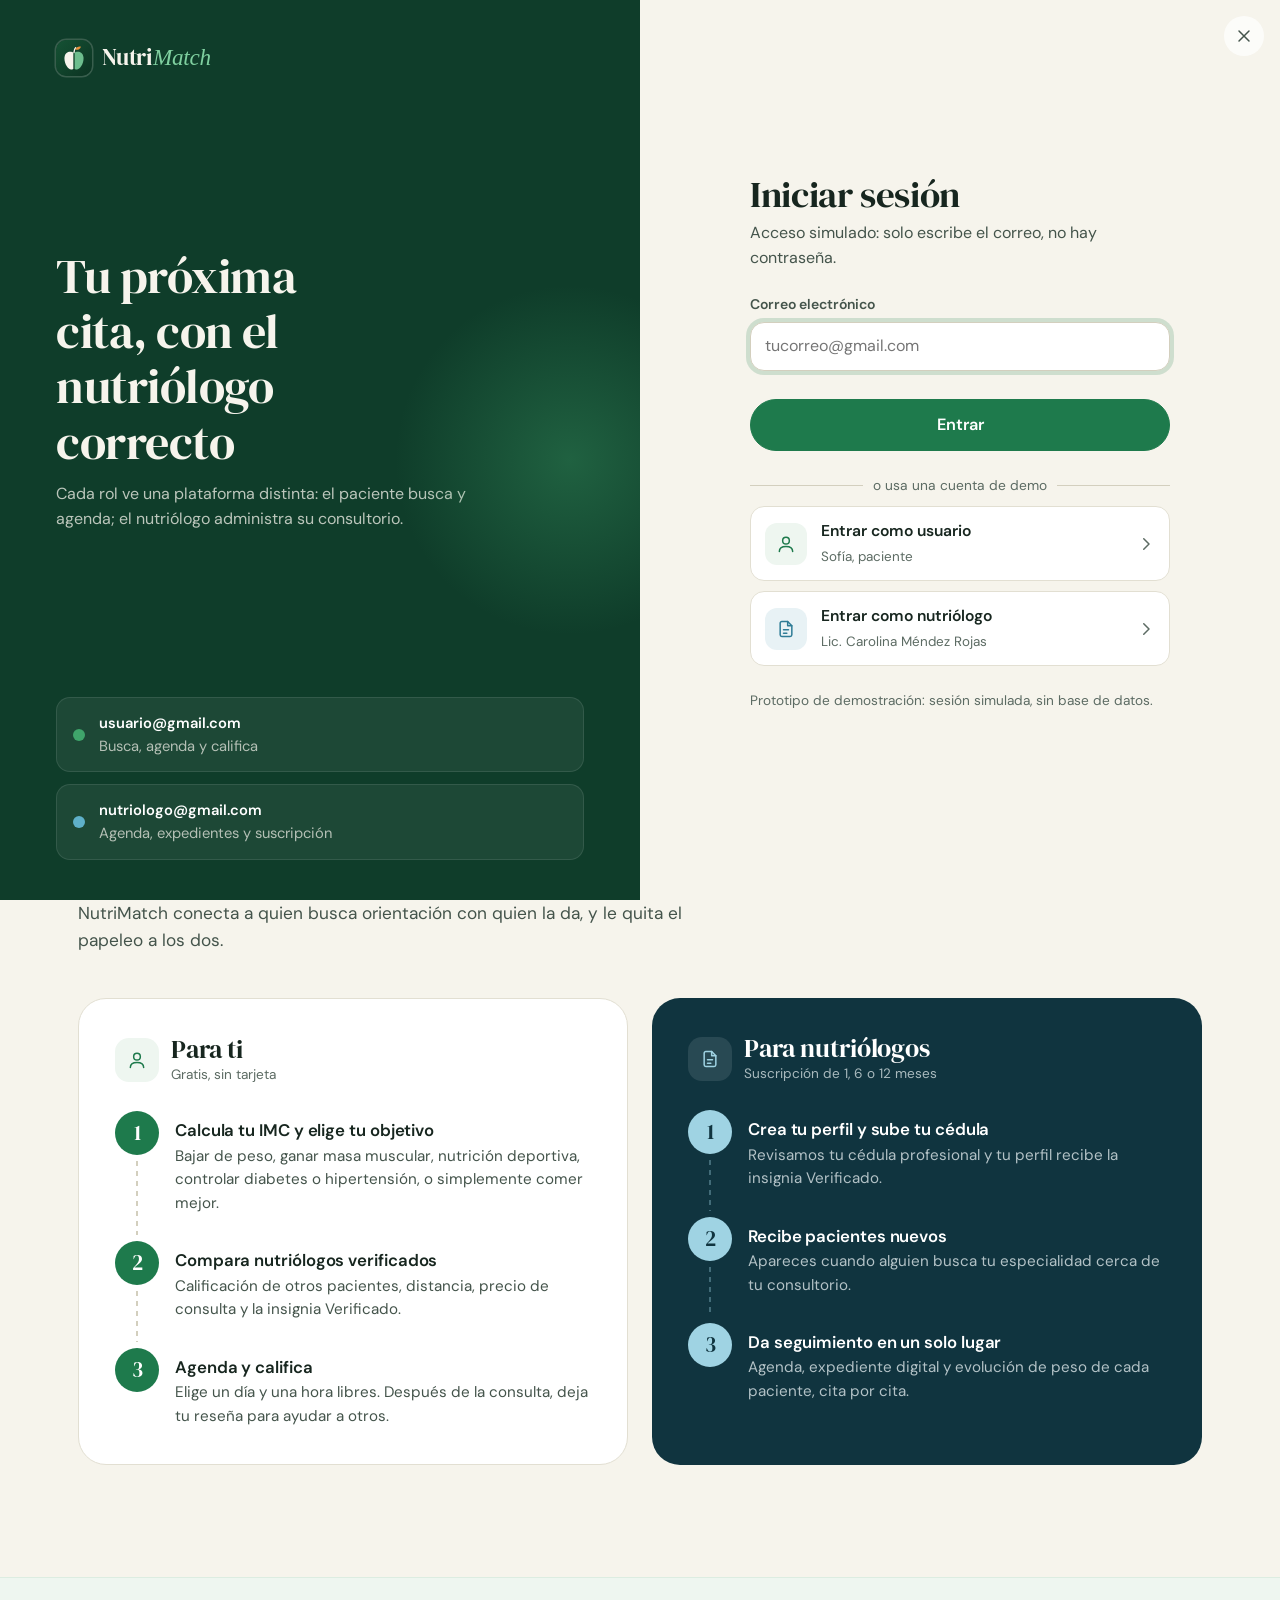
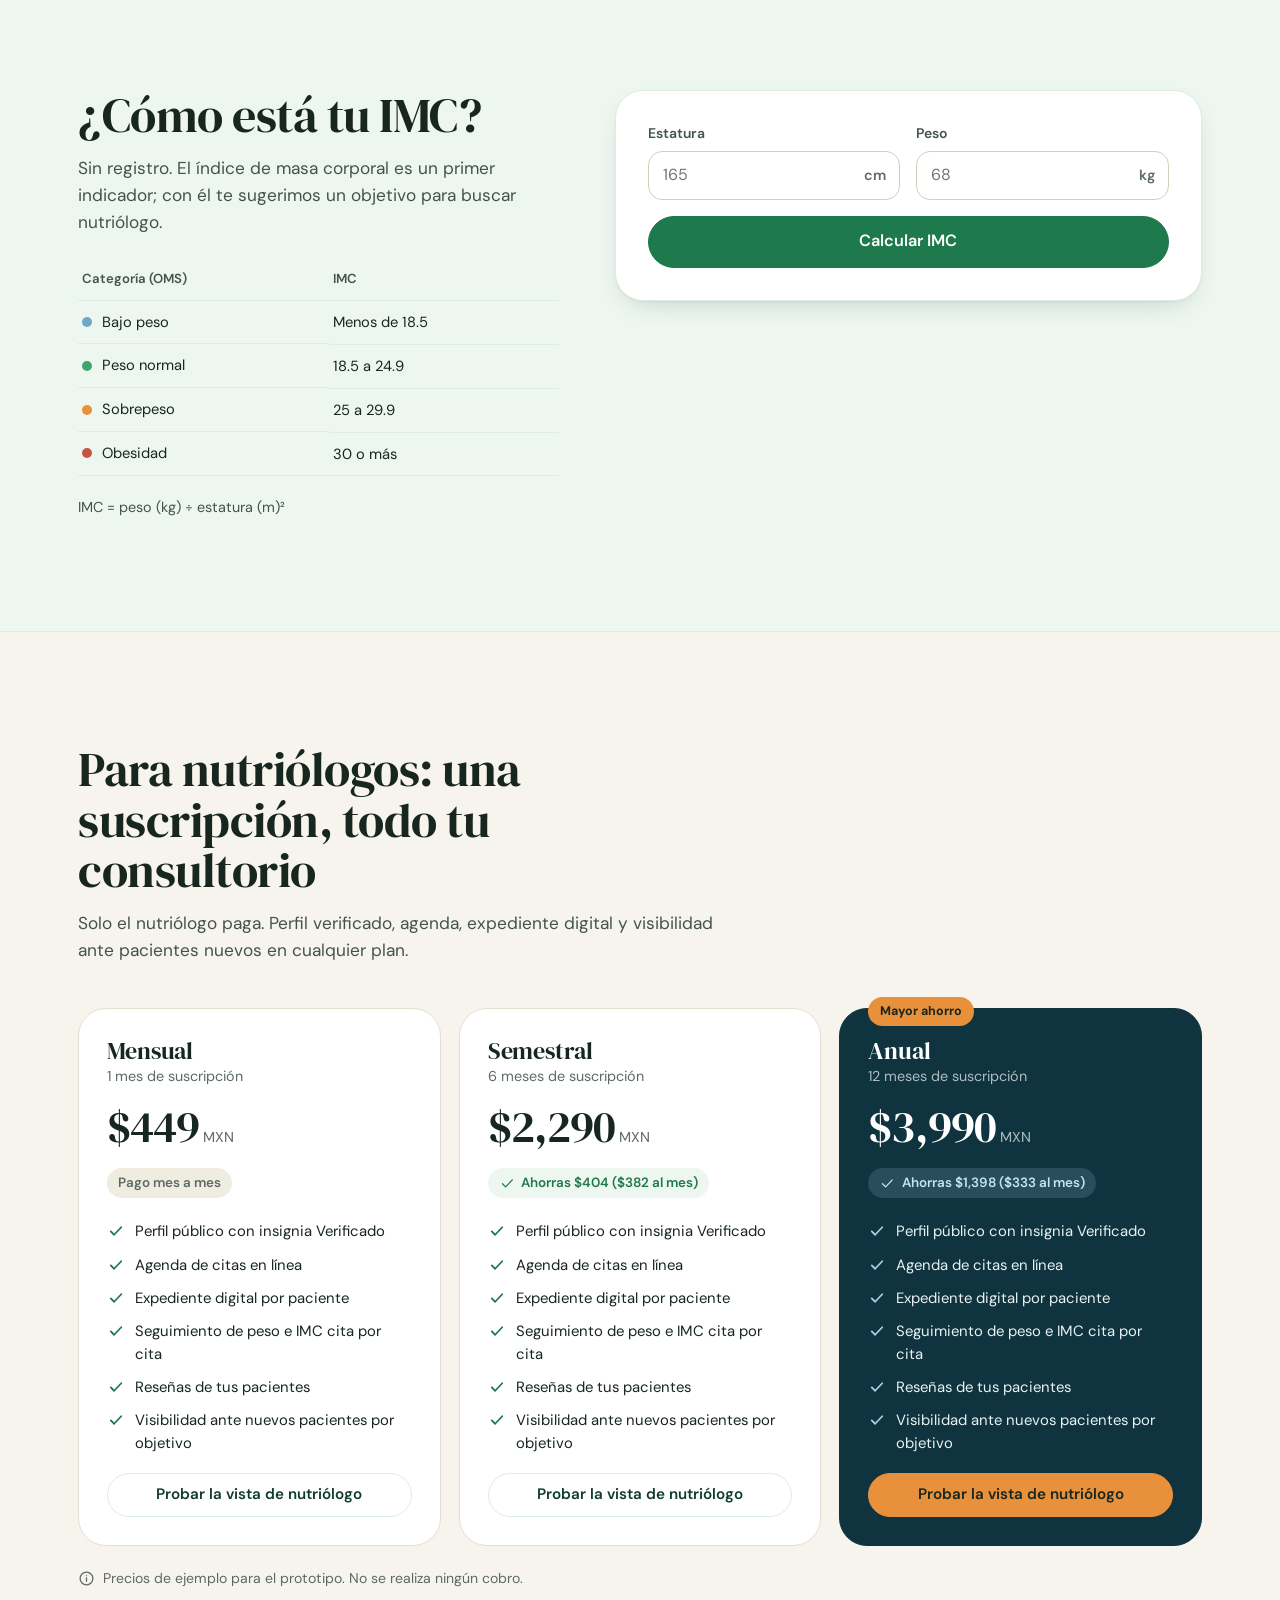
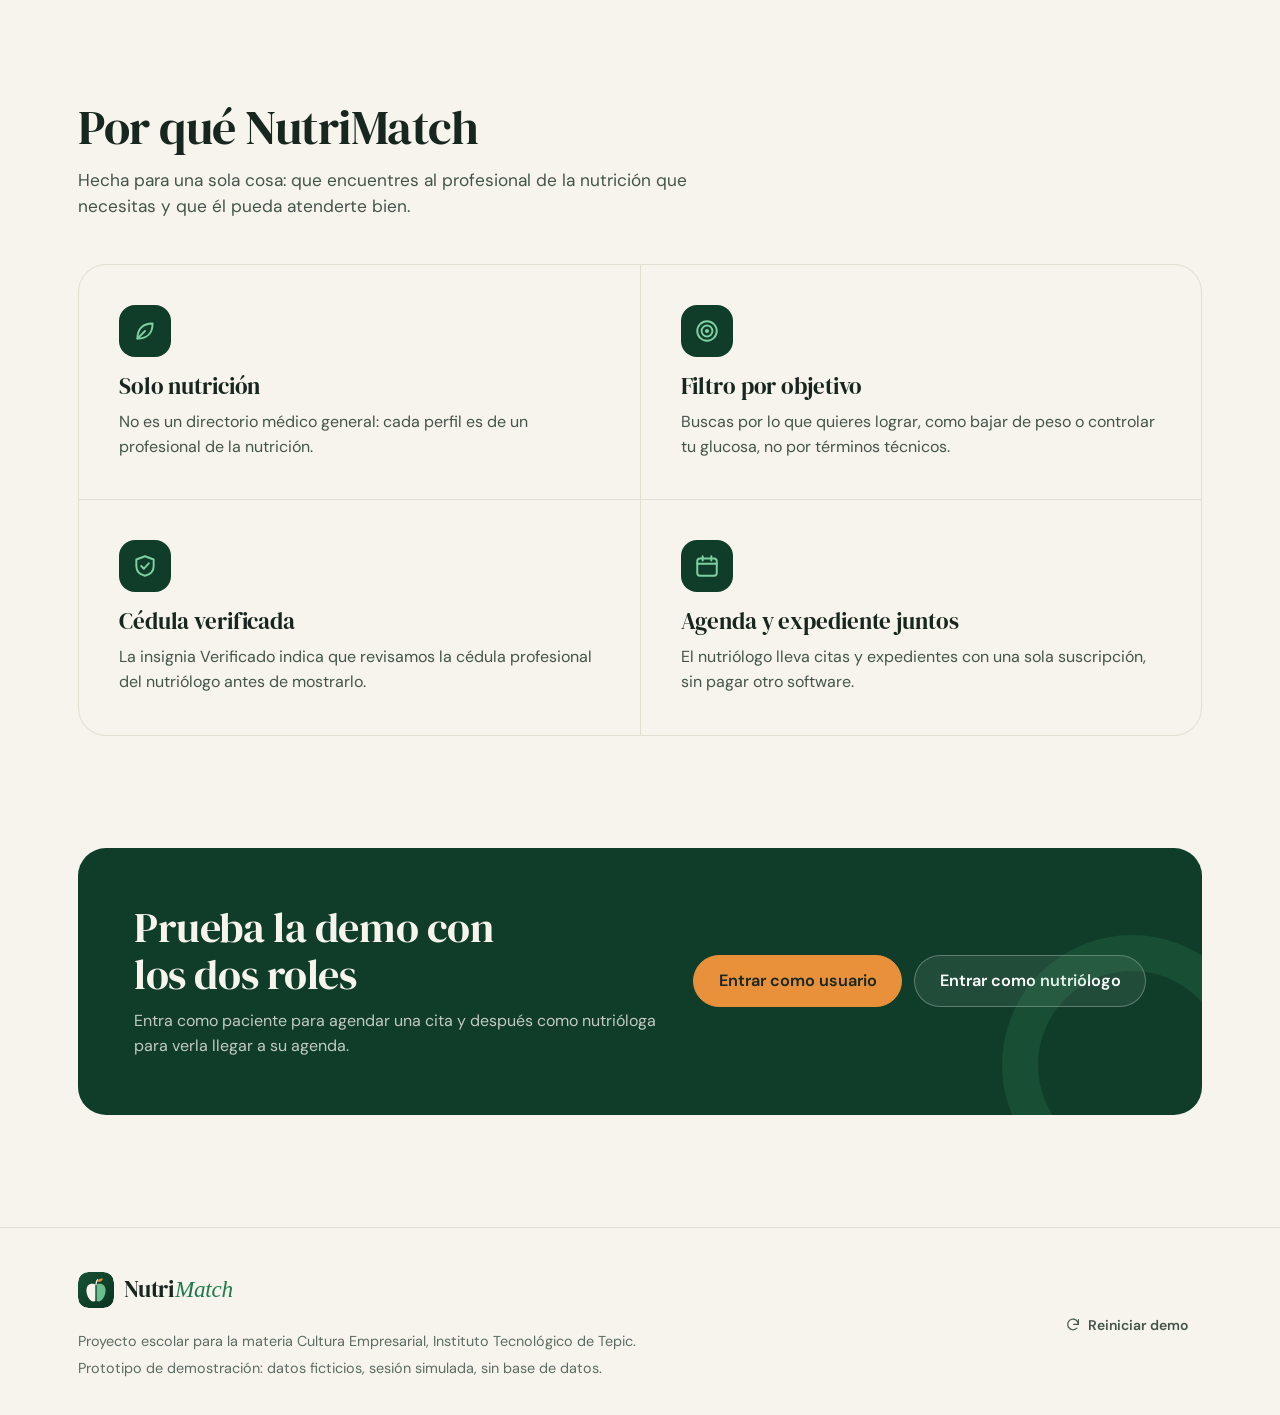
==== commit b96a132d: "Nuevo logo: manzana en dos mitades (paciente y nutriólogo) Agrega la carpeta brand/ con el ícono SVG" ====
--- a/nutriologo.html
+++ b/nutriologo.html
@@ -5,7 +5,8 @@
   <meta name="viewport" content="width=device-width, initial-scale=1, viewport-fit=cover">
   <title>Consultorio | NutriMatch</title>
   <meta name="theme-color" content="#10343F">
-  <link rel="icon" href="data:image/svg+xml,%3Csvg xmlns='http://www.w3.org/2000/svg' viewBox='0 0 40 40'%3E%3Crect width='40' height='40' rx='12' fill='%2310343F'/%3E%3Cpath d='M10.5 29.5c0-11 6.5-18 19-18.5-.4 12.4-7.4 18.6-19 18.5z' fill='%235FB0C9'/%3E%3Cpath d='M10.5 29.5l9.2-9.2' stroke='%23EEF6F0' stroke-width='2.2' stroke-linecap='round'/%3E%3Ccircle cx='22.3' cy='17.7' r='3.2' fill='%23E8913A'/%3E%3C/svg%3E">
+  <link rel="icon" href="data:image/svg+xml,%3Csvg xmlns='http://www.w3.org/2000/svg' viewBox='0 0 48 48'%3E%3Cdefs%3E%3CclipPath id='i'%3E%3Crect width='23.1' height='48'/%3E%3C/clipPath%3E%3CclipPath id='d'%3E%3Crect x='24.9' width='24' height='48'/%3E%3C/clipPath%3E%3Cpath id='m' d='M24 16.2C20.3 13.4 12.6 13.3 11.4 21.4C10.3 29.8 15.8 38.2 20.3 38.2C21.9 38.2 22.9 37.4 24 37.4C25.1 37.4 26.1 38.2 27.7 38.2C32.2 38.2 37.7 29.8 36.6 21.4C35.4 13.3 27.7 13.4 24 16.2Z'/%3E%3C/defs%3E%3Crect width='48' height='48' rx='14' fill='%230F3D2A'/%3E%3Cg transform='translate(0 1.2)'%3E%3Cuse href='%23m' fill='%23F6F4EC' clip-path='url(%23i)'/%3E%3Cuse href='%23m' fill='%236DBE8E' clip-path='url(%23d)'/%3E%3Cpath d='M24 15.4C24 12.6 24.8 10.6 26.2 9.2' fill='none' stroke='%23F6F4EC' stroke-width='1.9' stroke-linecap='round'/%3E%3Cpath d='M25.6 11.6C26.9 8.2 30.4 7 33.2 7.7C32.5 10.9 29.1 12.6 25.6 11.6Z' fill='%23E8913A'/%3E%3C/g%3E%3C/svg%3E">
+  <link rel="apple-touch-icon" href="brand/nutrimatch-icono.png">
   <link rel="preconnect" href="https://fonts.googleapis.com">
   <link rel="preconnect" href="https://fonts.gstatic.com" crossorigin>
   <link href="https://fonts.googleapis.com/css2?family=DM+Sans:ital,opsz,wght@0,9..40,400;0,9..40,500;0,9..40,600;0,9..40,700;1,9..40,400&family=DM+Serif+Display&display=swap" rel="stylesheet">
--- a/css/styles.css
+++ b/css/styles.css
@@ -424,10 +424,16 @@
    LOGO
    ========================================================================= */
 .logo { display: inline-flex; align-items: center; gap: 10px; text-decoration: none; color: inherit; }
-.logo-marca { transition: transform .5s var(--ease-resorte); }
-a:hover .logo-marca { transform: rotate(-8deg) scale(1.05); }
+.logo-marca { border-radius: 29%; transition: transform .5s var(--ease-resorte), box-shadow .3s; }
+.logo-marca .mitad-a, .logo-marca .mitad-b { transition: transform .55s var(--ease-resorte); }
+.logo-marca .logo-hoja { transform-box: fill-box; transform-origin: 0% 100%; transition: transform .6s var(--ease-resorte); }
+a:hover .logo-marca { transform: translateY(-1px); }
+a:hover .logo-marca .mitad-a { transform: translateX(.9px); }
+a:hover .logo-marca .mitad-b { transform: translateX(-.9px); }
+a:hover .logo-marca .logo-hoja { transform: rotate(-14deg); }
+.sobre-oscuro .logo-marca, .n-lateral .logo-marca, .pub-cabecera:not(.solida) .logo-marca { box-shadow: 0 0 0 1.5px rgba(246, 244, 236, .18); }
 .logo-texto { font-family: var(--fuente-titulo); font-size: 1.45rem; letter-spacing: -.01em; color: var(--tinta); line-height: 1; }
-.logo-texto span { color: var(--verde-700); }
+.logo-texto span { color: var(--verde-700); font-style: italic; margin-left: .045em; }
 .sobre-oscuro .logo-texto { color: #F6F4EC; }
 .sobre-oscuro .logo-texto span { color: #7FD0A0; }
 
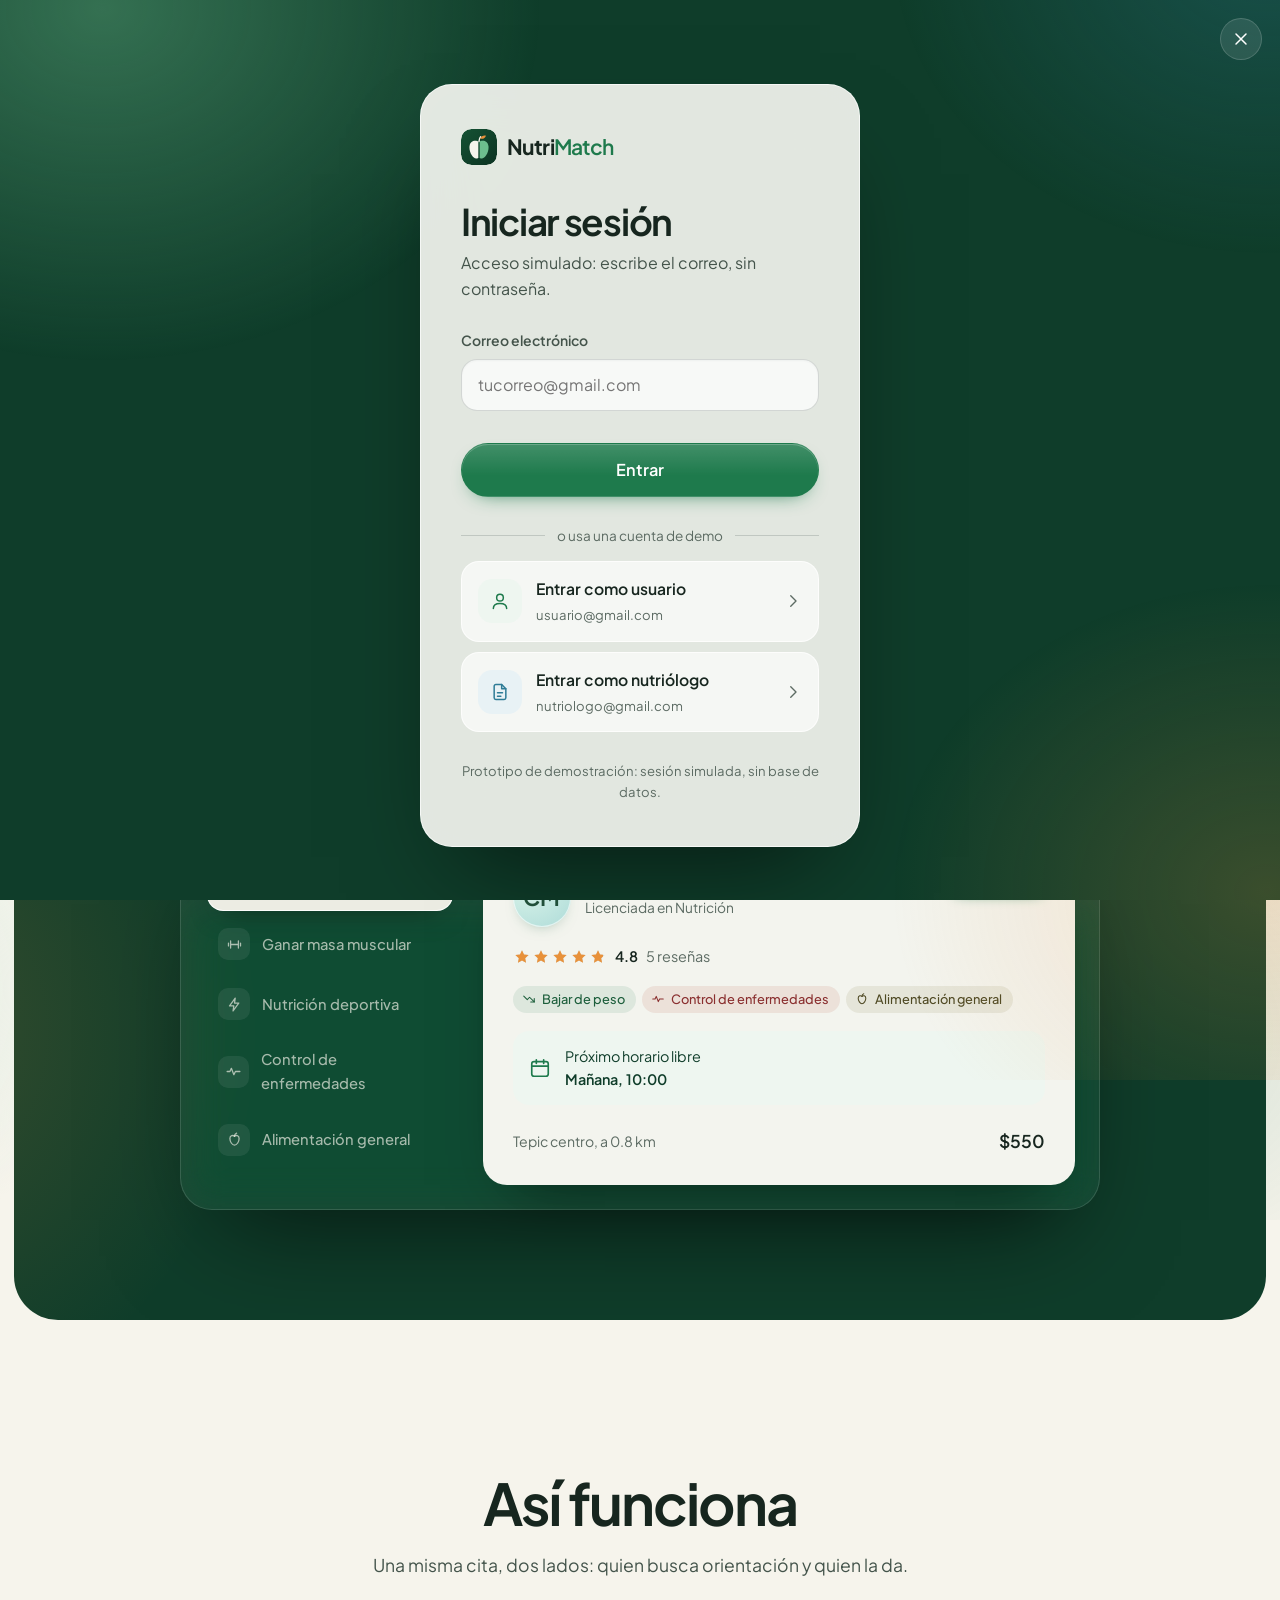
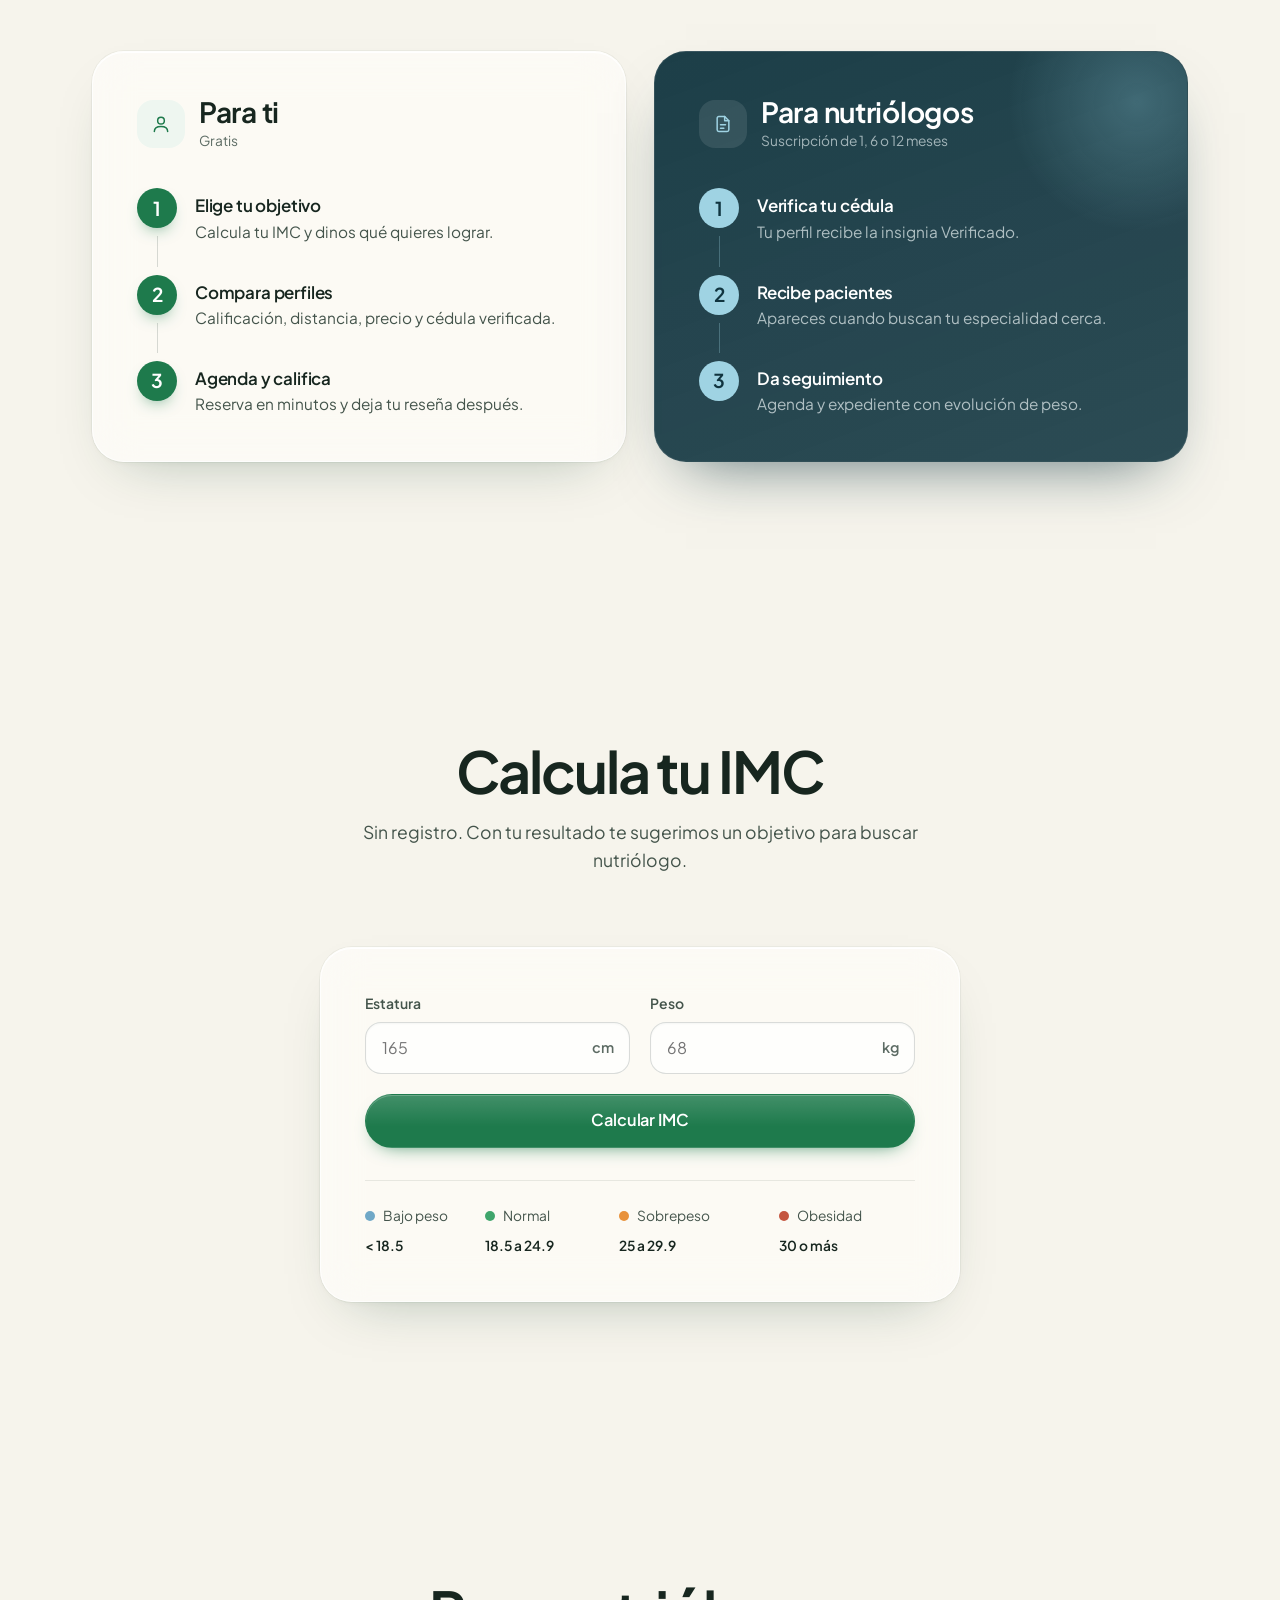
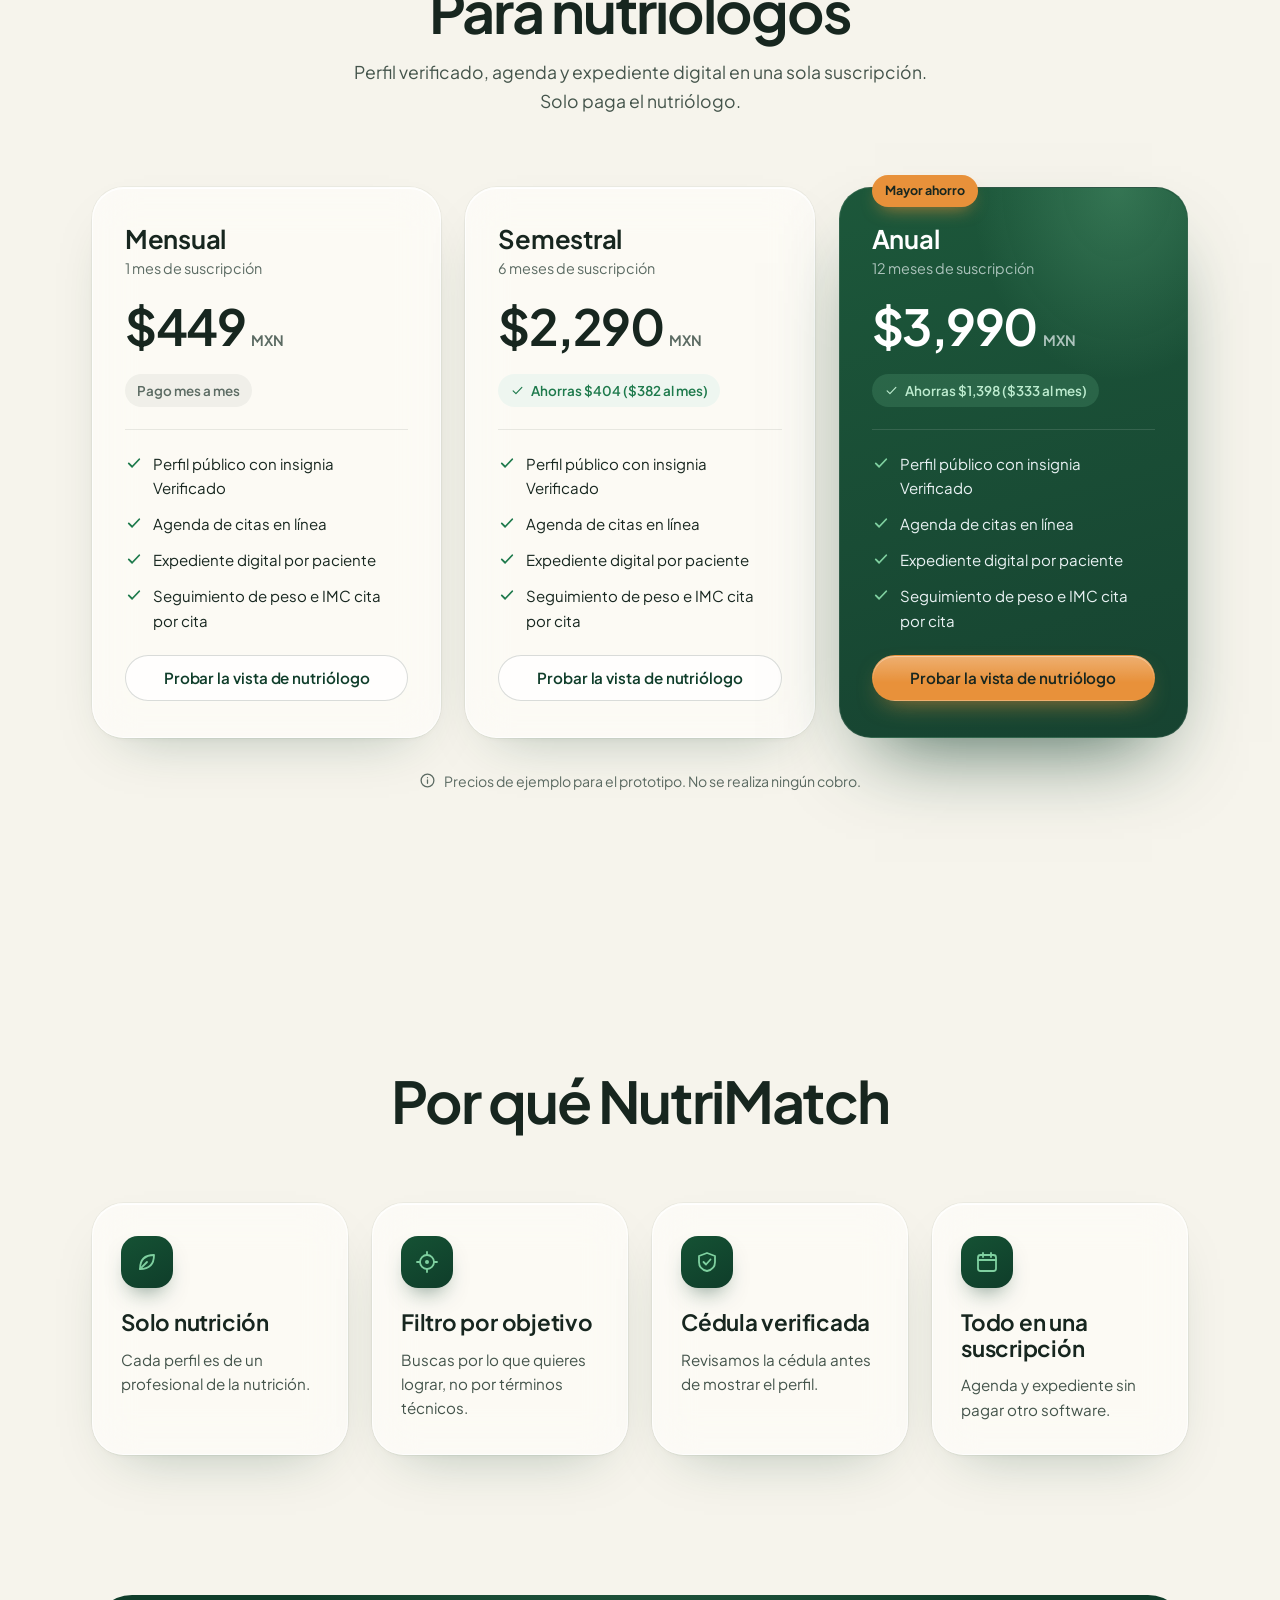
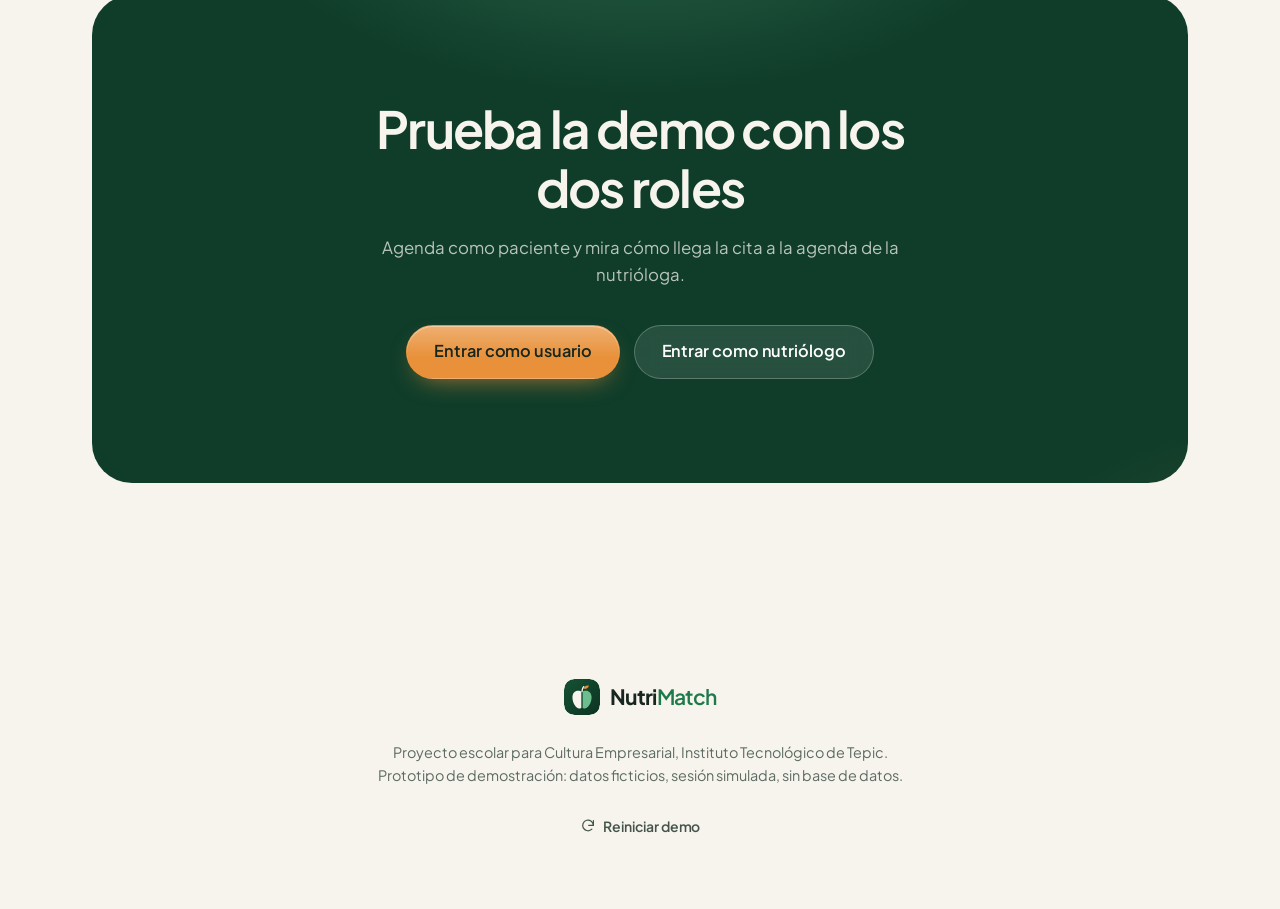
==== commit 06308200: "Rediseño 2026: estilo glass, más espacio y tipografía suave - Superficies de vidrio sobre luz ambien" ====
--- a/nutriologo.html
+++ b/nutriologo.html
@@ -9,7 +9,7 @@
   <link rel="apple-touch-icon" href="brand/nutrimatch-icono.png">
   <link rel="preconnect" href="https://fonts.googleapis.com">
   <link rel="preconnect" href="https://fonts.gstatic.com" crossorigin>
-  <link href="https://fonts.googleapis.com/css2?family=DM+Sans:ital,opsz,wght@0,9..40,400;0,9..40,500;0,9..40,600;0,9..40,700;1,9..40,400&family=DM+Serif+Display&display=swap" rel="stylesheet">
+  <link href="https://fonts.googleapis.com/css2?family=Plus+Jakarta+Sans:ital,wght@0,400;0,500;0,600;0,700;1,500;1,600&display=swap" rel="stylesheet">
   <link rel="stylesheet" href="css/styles.css">
   <script src="js/data.js"></script>
   <script src="js/store.js"></script>
--- a/css/styles.css
+++ b/css/styles.css
@@ -1,14 +1,17 @@
 /* =========================================================================
-   NutriMatch — styles.css
+   NutriMatch — styles.css  ·  Rediseño 2026
+   Superficies de vidrio sobre luz ambiental, mucho aire y entradas suaves.
    Móvil primero. Tokens → base → componentes → página pública → vistas.
    ========================================================================= */
 
 /* ------------------------------------------------------------------ Tokens */
 :root {
+  /* Paleta de marca */
   --verde-900: #0F3D2A;
   --verde-800: #155234;
   --verde-700: #1E7A4C;
   --verde-500: #3FA56B;
+  --verde-300: #6DBE8E;
   --verde-100: #DCEDE1;
   --verde-50:  #EEF6F0;
   --marfil:    #F6F4EC;
@@ -16,8 +19,8 @@
   --tinta:     #17261F;
   --tinta-2:   #44544B;
   --tinta-3:   #5C6B63;
-  --linea:     #E2DFD2;
-  --linea-2:   #D3CFBE;
+  --linea:     rgba(23, 38, 31, .09);
+  --linea-2:   rgba(23, 38, 31, .16);
   --blanco:    #FFFFFF;
   --naranja:   #E8913A;
   --naranja-osc: #A4561A;
@@ -28,7 +31,7 @@
   --azul-50:   #E8F2F5;
   --rojo:      #B23F2E;
   --rojo-50:   #FBEAE6;
-  --ambar:     #9A6A06;
+  --ambar:     #8F6205;
   --ambar-50:  #FBF3DC;
 
   /* Acento por rol (usuario = verde) */
@@ -36,53 +39,95 @@
   --acento-osc: var(--verde-900);
   --acento-suave: var(--verde-50);
   --acento-medio: var(--verde-100);
-
-  --fuente-titulo: 'DM Serif Display', Georgia, 'Times New Roman', serif;
-  --fuente-texto: 'DM Sans', system-ui, -apple-system, 'Segoe UI', sans-serif;
-
-  --r-xl: 28px;
-  --r-lg: 20px;
-  --r-md: 14px;
-  --r-sm: 9px;
+  --acento-luz: var(--verde-300);
+
+  /* Vidrio */
+  --vidrio: rgba(255, 255, 255, .56);
+  --vidrio-fuerte: rgba(255, 255, 255, .78);
+  --vidrio-borde: rgba(255, 255, 255, .75);
+  --desenfoque: blur(22px) saturate(1.6);
+  --sombra-vidrio:
+    inset 0 1px 0 rgba(255, 255, 255, .95),
+    0 0 0 1px rgba(15, 61, 42, .045),
+    0 2px 6px -2px rgba(15, 61, 42, .06),
+    0 24px 56px -32px rgba(15, 61, 42, .34);
+  --sombra-flota: 0 30px 70px -30px rgba(15, 61, 42, .45), 0 0 0 1px rgba(15, 61, 42, .05);
+
+  --fuente-titulo: 'Plus Jakarta Sans', system-ui, -apple-system, 'Segoe UI', sans-serif;
+  --fuente-texto: 'Plus Jakarta Sans', system-ui, -apple-system, 'Segoe UI', sans-serif;
+
+  --r-xl: 32px;
+  --r-lg: 24px;
+  --r-md: 16px;
+  --r-sm: 11px;
   --r-pill: 999px;
 
-  --sombra-1: 0 1px 2px rgba(15, 61, 42, .06), 0 1px 1px rgba(15, 61, 42, .04);
-  --sombra-2: 0 1px 2px rgba(15, 61, 42, .05), 0 10px 28px -14px rgba(15, 61, 42, .28);
-  --sombra-3: 0 2px 6px rgba(15, 61, 42, .06), 0 28px 60px -24px rgba(15, 61, 42, .42);
-
-  --ease: cubic-bezier(.22, .8, .24, 1);
+  --ease: cubic-bezier(.16, 1, .3, 1);
   --ease-resorte: cubic-bezier(.34, 1.56, .64, 1);
-  --ancho: 1180px;
-  --gutter: 16px;
-}
-@media (min-width: 640px) { :root { --gutter: 28px; } }
+  --ancho: 1160px;
+  --gutter: 20px;
+  --seccion: 96px;
+}
+@media (min-width: 640px) { :root { --gutter: 32px; } }
+@media (min-width: 1000px) { :root { --seccion: 140px; } }
 
 body.tema-nutri {
   --acento: var(--azul);
   --acento-osc: var(--azul-900);
   --acento-suave: var(--azul-50);
   --acento-medio: #CFE4EA;
+  --acento-luz: #8CCADC;
 }
 
 /* -------------------------------------------------------------------- Base */
 *, *::before, *::after { box-sizing: border-box; }
-html { -webkit-text-size-adjust: 100%; scroll-behavior: smooth; }
+html { -webkit-text-size-adjust: 100%; scroll-behavior: smooth; scroll-padding-top: 100px; }
 @media (prefers-reduced-motion: reduce) { html { scroll-behavior: auto; } }
 body {
   margin: 0;
+  min-height: 100vh;
   font-family: var(--fuente-texto);
   font-size: 1rem;
-  line-height: 1.55;
+  line-height: 1.6;
   color: var(--tinta);
   background: var(--marfil);
   -webkit-font-smoothing: antialiased;
   text-rendering: optimizeLegibility;
 }
 body.con-modal { overflow: hidden; }
+
+/* Luz ambiental: manchas de color de la paleta que derivan muy despacio */
+body::before {
+  content: ''; position: fixed; inset: -25vmax; z-index: -2; pointer-events: none;
+  background:
+    radial-gradient(32vmax 28vmax at 18% 12%, rgba(109, 190, 142, .34), transparent 70%),
+    radial-gradient(26vmax 22vmax at 88% 18%, rgba(232, 145, 58, .13), transparent 70%),
+    radial-gradient(36vmax 30vmax at 75% 88%, rgba(30, 122, 76, .16), transparent 70%),
+    radial-gradient(30vmax 30vmax at 8% 85%, rgba(220, 237, 225, .9), transparent 70%);
+  animation: deriva 34s ease-in-out infinite alternate;
+}
+body.tema-nutri::before {
+  background:
+    radial-gradient(32vmax 28vmax at 18% 12%, rgba(140, 202, 220, .32), transparent 70%),
+    radial-gradient(26vmax 22vmax at 88% 18%, rgba(232, 145, 58, .10), transparent 70%),
+    radial-gradient(36vmax 30vmax at 75% 88%, rgba(46, 124, 150, .16), transparent 70%),
+    radial-gradient(30vmax 30vmax at 8% 85%, rgba(220, 237, 225, .8), transparent 70%);
+}
+/* Grano fino para que el vidrio no se vea plano */
+body::after {
+  content: ''; position: fixed; inset: 0; z-index: -1; pointer-events: none; opacity: .05; mix-blend-mode: multiply;
+  background-image: url("data:image/svg+xml,%3Csvg xmlns='http://www.w3.org/2000/svg' width='160' height='160'%3E%3Cfilter id='n'%3E%3CfeTurbulence type='fractalNoise' baseFrequency='.9' numOctaves='2' stitchTiles='stitch'/%3E%3C/filter%3E%3Crect width='160' height='160' filter='url(%23n)'/%3E%3C/svg%3E");
+}
+@keyframes deriva {
+  0% { transform: translate3d(0, 0, 0) rotate(0deg); }
+  50% { transform: translate3d(3vmax, -2vmax, 0) rotate(6deg); }
+  100% { transform: translate3d(-2vmax, 2vmax, 0) rotate(-4deg); }
+}
+
 img, svg { display: block; }
-h1, h2, h3, h4 { margin: 0; line-height: 1.15; font-weight: 400; color: var(--tinta); }
-h1, h2, .titulo { font-family: var(--fuente-titulo); letter-spacing: -.01em; }
-h3, h4 { font-family: var(--fuente-texto); font-weight: 600; letter-spacing: -.005em; }
+h1, h2, h3, h4 { margin: 0; line-height: 1.15; font-weight: 650; color: var(--tinta); }
+h1, h2, .titulo { font-family: var(--fuente-titulo); font-weight: 650; letter-spacing: -.035em; }
+h3, h4 { font-family: var(--fuente-texto); font-weight: 600; letter-spacing: -.01em; }
 p { margin: 0; }
 a { color: var(--acento); text-underline-offset: 3px; }
 button { font: inherit; color: inherit; }
@@ -92,11 +137,7 @@
 ::selection { background: var(--naranja); color: var(--tinta); }
 
 :focus { outline: none; }
-:focus-visible {
-  outline: 3px solid var(--naranja);
-  outline-offset: 2px;
-  border-radius: 6px;
-}
+:focus-visible { outline: 3px solid var(--naranja); outline-offset: 3px; border-radius: 8px; }
 [tabindex="-1"]:focus-visible { outline: none; }
 
 .sr-only {
@@ -104,7 +145,7 @@
   overflow: hidden; clip: rect(0, 0, 0, 0); white-space: nowrap; border: 0;
 }
 .saltar {
-  position: absolute; left: 12px; top: -60px; z-index: 200;
+  position: absolute; left: 12px; top: -60px; z-index: 400;
   background: var(--tinta); color: var(--marfil); padding: 10px 16px; border-radius: var(--r-sm);
   text-decoration: none; font-weight: 600; transition: top .2s var(--ease);
 }
@@ -113,312 +154,321 @@
 .contenedor { width: 100%; max-width: var(--ancho); margin: 0 auto; padding: 0 var(--gutter); }
 .texto-suave { color: var(--tinta-3); }
 .oculto, [hidden] { display: none !important; }
-
 .ico { width: 1.25em; height: 1.25em; flex: none; }
+
+/* ------------------------------------------------------------ Animaciones */
+@keyframes aparecer { from { opacity: 0; transform: translateY(18px); filter: blur(10px); } }
+@keyframes escala { from { opacity: 0; transform: scale(.94); filter: blur(4px); } }
+@keyframes sube { from { opacity: 0; transform: translateY(12px); } }
+@keyframes aparece { from { opacity: 0; } }
+@keyframes dibuja { to { stroke-dashoffset: 0; } }
+@keyframes barra-crece { from { transform: scaleX(0); } }
+@keyframes gira { to { transform: rotate(360deg); } }
+@keyframes cae { from { opacity: 0; transform: translateY(-16px); filter: blur(6px); } }
+
+[data-escalonar] > * { animation: aparecer .8s var(--ease) both; animation-delay: calc(var(--i, 0) * 70ms + 60ms); }
+[data-revelar] { opacity: 0; transform: translateY(28px); filter: blur(10px); transition: opacity 1s var(--ease), transform 1s var(--ease), filter 1s var(--ease); transition-delay: var(--retraso, 0s); }
+[data-revelar].visible { opacity: 1; transform: none; filter: none; }
+.vista-entra { animation: aparecer .6s var(--ease) both; }
+
+.vista { view-transition-name: vista; }
+::view-transition-old(root), ::view-transition-new(root) { animation: none; }
+::view-transition-old(vista) { animation: vt-sale .2s ease both; }
+::view-transition-new(vista) { animation: vt-entra .55s var(--ease) both; }
+@keyframes vt-sale { to { opacity: 0; transform: translateY(-8px); filter: blur(6px); } }
+@keyframes vt-entra { from { opacity: 0; transform: translateY(14px); filter: blur(8px); } }
+
+@media (prefers-reduced-motion: reduce) {
+  *, *::before, *::after { animation-duration: .01ms !important; animation-iteration-count: 1 !important; transition-duration: .01ms !important; animation-delay: 0s !important; }
+  [data-revelar] { opacity: 1; transform: none; filter: none; }
+}
 
 /* ----------------------------------------------------------------- Botones */
 .btn {
-  --b-fondo: var(--blanco); --b-texto: var(--tinta); --b-borde: var(--linea-2);
-  position: relative;
-  display: inline-flex; align-items: center; justify-content: center; gap: .5em;
-  min-height: 44px; padding: 0 1.15em;
-  border: 1.5px solid var(--b-borde); border-radius: var(--r-pill);
-  background: var(--b-fondo); color: var(--b-texto);
-  font-weight: 600; font-size: .95rem; line-height: 1; text-decoration: none; white-space: nowrap;
+  --b-fondo: var(--vidrio-fuerte); --b-texto: var(--tinta); --b-borde: var(--linea-2);
+  position: relative; isolation: isolate;
+  display: inline-flex; align-items: center; justify-content: center; gap: .55em;
+  min-height: 46px; padding: 0 1.3em;
+  border: 1px solid var(--b-borde); border-radius: var(--r-pill);
+  background-color: var(--b-fondo); color: var(--b-texto);
+  font-weight: 600; font-size: .95rem; line-height: 1; text-decoration: none; white-space: nowrap; letter-spacing: -.005em;
   cursor: pointer; user-select: none;
-  transition: transform .18s var(--ease), background-color .2s, border-color .2s, box-shadow .25s var(--ease), color .2s;
+  transition: transform .3s var(--ease), background-color .25s, border-color .25s, box-shadow .35s var(--ease), color .2s;
 }
 .btn .ico { width: 1.15em; height: 1.15em; }
-.btn:hover { box-shadow: var(--sombra-2); transform: translateY(-1px); }
-.btn:active { transform: translateY(0) scale(.97); box-shadow: none; transition-duration: .06s; }
+.btn:hover { transform: translateY(-2px); box-shadow: 0 14px 30px -14px rgba(15, 61, 42, .45); }
+.btn:active { transform: translateY(0) scale(.97); box-shadow: none; transition-duration: .08s; }
 .btn[disabled], .btn[aria-disabled="true"] { opacity: .45; cursor: not-allowed; transform: none; box-shadow: none; }
-.btn-primario { --b-fondo: var(--acento); --b-texto: #fff; --b-borde: var(--acento); }
-.btn-primario:hover { --b-fondo: var(--acento-osc); --b-borde: var(--acento-osc); }
-.btn-naranja { --b-fondo: var(--naranja); --b-texto: var(--tinta); --b-borde: var(--naranja); }
-.btn-naranja:hover { --b-fondo: #F0A253; --b-borde: #F0A253; }
-.btn-secundario { --b-fondo: var(--blanco); --b-texto: var(--acento-osc); --b-borde: var(--acento-medio); }
-.btn-secundario:hover { --b-fondo: var(--acento-suave); --b-borde: var(--acento); }
+.btn-primario {
+  --b-fondo: var(--acento); --b-texto: #fff; --b-borde: transparent;
+  background-image: linear-gradient(180deg, rgba(255,255,255,.16), rgba(255,255,255,0) 60%);
+  box-shadow: inset 0 1px 0 rgba(255,255,255,.22), 0 8px 20px -12px var(--acento);
+}
+.btn-primario:hover { --b-fondo: var(--acento-osc); box-shadow: inset 0 1px 0 rgba(255,255,255,.18), 0 16px 34px -14px var(--acento); }
+.btn-naranja {
+  --b-fondo: var(--naranja); --b-texto: var(--tinta); --b-borde: transparent;
+  background-image: linear-gradient(180deg, rgba(255,255,255,.28), rgba(255,255,255,0) 60%);
+  box-shadow: inset 0 1px 0 rgba(255,255,255,.35), 0 10px 26px -12px rgba(232, 145, 58, .8);
+}
+.btn-naranja:hover { --b-fondo: #F09D4B; box-shadow: inset 0 1px 0 rgba(255,255,255,.35), 0 18px 40px -14px rgba(232, 145, 58, .9); }
+.btn-secundario { --b-fondo: var(--vidrio-fuerte); --b-texto: var(--acento-osc); --b-borde: var(--linea-2); }
+.btn-secundario:hover { --b-fondo: #fff; --b-borde: var(--acento-luz); }
 .btn-fantasma { --b-fondo: transparent; --b-borde: transparent; --b-texto: var(--tinta-2); }
-.btn-fantasma:hover { --b-fondo: rgba(23, 38, 31, .06); box-shadow: none; }
-.btn-peligro { --b-fondo: var(--rojo); --b-texto: #fff; --b-borde: var(--rojo); }
-.btn-peligro:hover { --b-fondo: #932f20; --b-borde: #932f20; }
-.btn-claro { --b-fondo: rgba(255,255,255,.08); --b-texto: #fff; --b-borde: rgba(255,255,255,.28); }
-.btn-claro:hover { --b-fondo: rgba(255,255,255,.16); --b-borde: rgba(255,255,255,.5); }
-.btn-sm { min-height: 36px; padding: 0 .95em; font-size: .875rem; }
-.btn-lg { min-height: 52px; padding: 0 1.5em; font-size: 1.02rem; }
+.btn-fantasma:hover { --b-fondo: rgba(23, 38, 31, .06); box-shadow: none; transform: none; }
+.btn-peligro { --b-fondo: var(--rojo); --b-texto: #fff; --b-borde: transparent; }
+.btn-peligro:hover { --b-fondo: #932f20; }
+.btn-claro { --b-fondo: rgba(255,255,255,.1); --b-texto: #fff; --b-borde: rgba(255,255,255,.24); -webkit-backdrop-filter: blur(12px); backdrop-filter: blur(12px); }
+.btn-claro:hover { --b-fondo: rgba(255,255,255,.18); --b-borde: rgba(255,255,255,.45); box-shadow: 0 14px 30px -14px rgba(0,0,0,.5); }
+.btn-sm { min-height: 38px; padding: 0 1.05em; font-size: .875rem; }
+.btn-lg { min-height: 54px; padding: 0 1.65em; font-size: 1.02rem; }
 .btn-bloque { width: 100%; }
 
 .btn-icono {
-  display: inline-grid; place-items: center; width: 40px; height: 40px; flex: none;
+  display: inline-grid; place-items: center; width: 42px; height: 42px; flex: none;
   border: 0; border-radius: 50%; background: transparent; color: var(--tinta-2); cursor: pointer;
-  transition: background-color .2s, color .2s, transform .15s var(--ease);
+  transition: background-color .2s, color .2s, transform .2s var(--ease);
 }
 .btn-icono:hover { background: rgba(23, 38, 31, .07); color: var(--tinta); }
 .btn-icono:active { transform: scale(.92); }
-
 .enlace-btn { background: none; border: 0; padding: 0; color: var(--acento); font-weight: 600; cursor: pointer; text-decoration: underline; text-underline-offset: 3px; }
 
 /* ----------------------------------------------------------- Formularios */
-.campo { display: grid; gap: 6px; min-width: 0; }
+.campo { display: grid; gap: 8px; min-width: 0; }
 .campo > label, .etiqueta { font-size: .875rem; font-weight: 600; color: var(--tinta-2); }
 .campo .ayuda { font-size: .8rem; color: var(--tinta-3); }
 .entrada, .campo input:not([type=checkbox]):not([type=radio]):not([type=range]):not([type=file]), .campo select, .campo textarea {
-  width: 100%; min-height: 46px; padding: 11px 14px;
+  width: 100%; min-height: 50px; padding: 12px 16px;
   font: inherit; font-size: 1rem; color: var(--tinta);
-  background: var(--blanco); border: 1.5px solid var(--linea-2); border-radius: var(--r-md);
-  transition: border-color .2s, box-shadow .2s;
+  background-color: rgba(255, 255, 255, .72); border: 1px solid var(--linea-2); border-radius: var(--r-md);
+  box-shadow: inset 0 1px 2px rgba(15, 61, 42, .04);
+  transition: border-color .2s, box-shadow .25s, background-color .2s;
   -webkit-appearance: none; appearance: none;
 }
-.campo textarea { min-height: 96px; resize: vertical; line-height: 1.45; }
+.campo textarea { min-height: 110px; resize: vertical; line-height: 1.5; }
 .campo select {
-  padding-right: 40px; cursor: pointer;
+  padding-right: 42px; cursor: pointer;
   background-image: url("data:image/svg+xml,%3Csvg xmlns='http://www.w3.org/2000/svg' viewBox='0 0 24 24' fill='none' stroke='%2344544B' stroke-width='2' stroke-linecap='round'%3E%3Cpath d='M6 9l6 6 6-6'/%3E%3C/svg%3E");
-  background-repeat: no-repeat; background-position: right 12px center; background-size: 18px;
-}
-.campo input:hover, .campo select:hover, .campo textarea:hover { border-color: var(--tinta-3); }
+  background-repeat: no-repeat; background-position: right 14px center; background-size: 18px;
+}
+.campo input:hover, .campo select:hover, .campo textarea:hover { border-color: rgba(23, 38, 31, .28); }
 .campo input:focus, .campo select:focus, .campo textarea:focus {
-  border-color: var(--acento); box-shadow: 0 0 0 4px color-mix(in srgb, var(--acento) 18%, transparent);
+  background-color: #fff; border-color: var(--acento);
+  box-shadow: 0 0 0 4px color-mix(in srgb, var(--acento) 16%, transparent);
   outline: none;
 }
 .campo-unidad { position: relative; }
-.campo-unidad input { padding-right: 52px !important; }
-.campo-unidad .unidad { position: absolute; right: 14px; top: 50%; transform: translateY(-50%); color: var(--tinta-3); font-weight: 600; font-size: .9rem; pointer-events: none; }
-.campo-error { display: flex; align-items: flex-start; gap: 6px; color: var(--rojo); font-size: .84rem; font-weight: 500; }
+.campo-unidad input { padding-right: 56px !important; }
+.campo-unidad .unidad { position: absolute; right: 16px; top: 50%; transform: translateY(-50%); color: var(--tinta-3); font-weight: 600; font-size: .9rem; pointer-events: none; }
+.campo-error { display: flex; align-items: flex-start; gap: 6px; color: var(--rojo); font-size: .84rem; font-weight: 500; animation: sube .3s var(--ease); }
 .campo-error:empty { display: none; }
 .campo-error .ico { width: 16px; height: 16px; margin-top: 2px; }
 .con-error input, .con-error select, .con-error textarea { border-color: var(--rojo) !important; }
-.sacude { animation: sacude .38s var(--ease); }
-@keyframes sacude { 20% { transform: translateX(-5px); } 40% { transform: translateX(5px); } 60% { transform: translateX(-3px); } 80% { transform: translateX(2px); } }
-
-.rejilla-campos { display: grid; gap: 16px; }
+.sacude { animation: sacude .4s var(--ease); }
+@keyframes sacude { 20% { transform: translateX(-6px); } 40% { transform: translateX(6px); } 60% { transform: translateX(-3px); } 80% { transform: translateX(2px); } }
+
+.rejilla-campos { display: grid; gap: 20px; }
 @media (min-width: 640px) { .rejilla-campos.dos { grid-template-columns: 1fr 1fr; } .rejilla-campos.tres { grid-template-columns: repeat(3, 1fr); } }
 .campo.completo { grid-column: 1 / -1; }
 
-/* Interruptor */
-.interruptor { display: inline-flex; align-items: center; gap: 10px; cursor: pointer; font-weight: 500; font-size: .93rem; }
+.interruptor { display: inline-flex; align-items: center; gap: 12px; cursor: pointer; font-weight: 500; font-size: .93rem; }
 .interruptor input { position: absolute; opacity: 0; width: 1px; height: 1px; }
-.interruptor .pista {
-  position: relative; width: 44px; height: 26px; border-radius: 99px; background: var(--linea-2); flex: none;
-  transition: background-color .25s var(--ease);
-}
-.interruptor .pista::after {
-  content: ''; position: absolute; top: 3px; left: 3px; width: 20px; height: 20px; border-radius: 50%;
-  background: #fff; box-shadow: 0 1px 3px rgba(0,0,0,.25); transition: transform .3s var(--ease-resorte);
-}
+.interruptor .pista { position: relative; width: 46px; height: 28px; border-radius: 99px; background: rgba(23, 38, 31, .16); flex: none; transition: background-color .3s var(--ease); }
+.interruptor .pista::after { content: ''; position: absolute; top: 3px; left: 3px; width: 22px; height: 22px; border-radius: 50%; background: #fff; box-shadow: 0 2px 6px rgba(0,0,0,.2); transition: transform .4s var(--ease-resorte); }
 .interruptor input:checked + .pista { background: var(--acento); }
 .interruptor input:checked + .pista::after { transform: translateX(18px); }
 .interruptor input:focus-visible + .pista { outline: 3px solid var(--naranja); outline-offset: 2px; }
 
-/* Chips seleccionables */
 .chips-check { display: flex; flex-wrap: wrap; gap: 8px; border: 0; padding: 0; margin: 0; }
-.chips-check legend { padding: 0; margin-bottom: 8px; font-size: .875rem; font-weight: 600; color: var(--tinta-2); }
+.chips-check legend { padding: 0; margin-bottom: 10px; font-size: .875rem; font-weight: 600; color: var(--tinta-2); }
 .chip-check { position: relative; }
 .chip-check input { position: absolute; opacity: 0; inset: 0; cursor: pointer; }
 .chip-check span {
-  display: inline-flex; align-items: center; gap: 6px; padding: 8px 14px; min-height: 38px;
-  border: 1.5px solid var(--linea-2); border-radius: var(--r-pill); background: var(--blanco);
-  font-size: .9rem; font-weight: 500; color: var(--tinta-2); transition: all .2s var(--ease);
+  display: inline-flex; align-items: center; gap: 7px; padding: 9px 15px; min-height: 40px;
+  border: 1px solid var(--linea-2); border-radius: var(--r-pill); background: rgba(255,255,255,.6);
+  font-size: .9rem; font-weight: 500; color: var(--tinta-2); transition: all .25s var(--ease);
 }
 .chip-check span .ico { width: 16px; height: 16px; }
-.chip-check input:hover + span { border-color: var(--acento); }
-.chip-check input:checked + span { background: var(--acento); border-color: var(--acento); color: #fff; }
+.chip-check input:hover + span { border-color: var(--acento); background: #fff; }
+.chip-check input:checked + span { background: var(--acento); border-color: var(--acento); color: #fff; box-shadow: 0 8px 18px -10px var(--acento); }
 .chip-check input:focus-visible + span { outline: 3px solid var(--naranja); outline-offset: 2px; }
 
 /* ------------------------------------------------- Chips, insignias, avatar */
 .chip {
-  display: inline-flex; align-items: center; gap: 5px; padding: 4px 10px 4px 8px;
+  display: inline-flex; align-items: center; gap: 6px; padding: 5px 11px 5px 9px;
   border-radius: var(--r-pill); font-size: .8rem; font-weight: 500; line-height: 1.3;
-  background: var(--marfil-2); color: var(--tinta-2);
+  background: rgba(23, 38, 31, .05); color: var(--tinta-2);
 }
 .chip .ico { width: 14px; height: 14px; }
-.chip-bajar-peso   { background: #E6F2EA; color: #1C5E3B; }
-.chip-ganar-masa   { background: #F7EBDD; color: #7E4512; }
-.chip-deportiva    { background: #E5EEF7; color: #24507A; }
-.chip-enfermedades { background: #F6E6E6; color: #8A2F2F; }
-.chip-general      { background: #EEEBDC; color: #4F4A24; }
+.chip-bajar-peso   { background: rgba(30, 122, 76, .1);  color: #1C5E3B; }
+.chip-ganar-masa   { background: rgba(232, 145, 58, .14); color: #7E4512; }
+.chip-deportiva    { background: rgba(46, 100, 160, .1); color: #24507A; }
+.chip-enfermedades { background: rgba(178, 63, 46, .1);  color: #8A2F2F; }
+.chip-general      { background: rgba(110, 100, 40, .1); color: #4F4A24; }
 
 .insignia {
-  display: inline-flex; align-items: center; gap: 4px; padding: 4px 9px 4px 6px; border-radius: var(--r-pill);
+  display: inline-flex; align-items: center; gap: 5px; padding: 5px 10px 5px 7px; border-radius: var(--r-pill);
   font-size: .78rem; font-weight: 600; white-space: nowrap; flex: none; align-self: flex-start;
 }
 .insignia .ico { width: 17px; height: 17px; }
-.insignia-verificado { background: var(--verde-700); color: #fff; }
+.insignia-verificado { background: var(--verde-700); color: #fff; box-shadow: 0 6px 14px -8px var(--verde-700); }
 .insignia-verificado .ico path:first-child { fill: rgba(255,255,255,.18); }
 .insignia-revision { background: var(--ambar-50); color: var(--ambar); }
 
 .avatar {
   --t: 150;
   display: inline-grid; place-items: center; flex: none; border-radius: 50%;
-  font-family: var(--fuente-titulo); color: hsl(var(--t) 42% 22%);
-  background:
-    radial-gradient(120% 120% at 20% 10%, hsl(var(--t) 55% 90%), hsl(calc(var(--t) + 25) 38% 76%));
-  box-shadow: inset 0 0 0 1px hsl(var(--t) 30% 70% / .5);
+  font-family: var(--fuente-titulo); font-weight: 650; color: hsl(var(--t) 42% 22%);
+  background: radial-gradient(120% 120% at 25% 15%, hsl(var(--t) 60% 92%), hsl(calc(var(--t) + 25) 38% 76%));
+  box-shadow: inset 0 0 0 1px rgba(255,255,255,.6), 0 6px 16px -10px hsl(var(--t) 40% 30% / .6);
   letter-spacing: .02em;
 }
-.avatar-sm { width: 34px; height: 34px; font-size: .9rem; }
-.avatar-md { width: 44px; height: 44px; font-size: 1.1rem; }
-.avatar-lg { width: 56px; height: 56px; font-size: 1.35rem; }
-.avatar-xl { width: 88px; height: 88px; font-size: 2.1rem; }
-
-.estrellas { position: relative; display: inline-block; line-height: 0; color: var(--linea-2); }
+.avatar-sm { width: 36px; height: 36px; font-size: .92rem; }
+.avatar-md { width: 46px; height: 46px; font-size: 1.12rem; }
+.avatar-lg { width: 58px; height: 58px; font-size: 1.4rem; }
+.avatar-xl { width: 92px; height: 92px; font-size: 2.2rem; }
+
+.estrellas { position: relative; display: inline-block; line-height: 0; color: rgba(23, 38, 31, .14); }
 .estrellas .ico { width: 16px; height: 16px; stroke-width: 0; display: inline-block; }
 .estrellas-base, .estrellas-llenas { display: inline-flex; gap: 1px; }
 .estrellas-llenas { position: absolute; inset: 0 auto 0 0; overflow: hidden; color: var(--naranja); white-space: nowrap; }
 .estrellas.grande .ico { width: 22px; height: 22px; }
 
 /* ------------------------------------------------------------- Superficies */
-.panel {
-  background: var(--blanco); border: 1px solid var(--linea); border-radius: var(--r-lg);
-  padding: 20px; box-shadow: var(--sombra-1);
-}
-@media (min-width: 640px) { .panel { padding: 24px; } }
-.panel-cabeza { display: flex; align-items: center; justify-content: space-between; gap: 12px; margin-bottom: 16px; flex-wrap: wrap; }
-.panel-cabeza h2 { font-size: 1.35rem; }
-.panel-cabeza h3 { font-size: 1.05rem; }
+.panel, .tarjeta-nutri, .cita, .indicador, .resena, .plan, .ventaja, .imc-tarjeta, .pista-usuario,
+.perfil-cabeza, .paciente-item, .tabla-envoltura, .atajo, .vacio {
+  background-color: var(--vidrio);
+  -webkit-backdrop-filter: var(--desenfoque);
+  backdrop-filter: var(--desenfoque);
+  border: 1px solid var(--vidrio-borde);
+  box-shadow: var(--sombra-vidrio);
+}
+.panel { border-radius: var(--r-xl); padding: 24px; }
+@media (min-width: 640px) { .panel { padding: 32px; } }
+.panel-cabeza { display: flex; align-items: center; justify-content: space-between; gap: 12px; margin-bottom: 24px; flex-wrap: wrap; }
+.panel-cabeza h2 { font-size: 1.5rem; }
+.panel-cabeza h3 { font-size: 1.08rem; }
 
 /* ----------------------------------------------------------- Tarjeta nutri */
 .tarjeta-nutri {
-  position: relative; display: flex; flex-direction: column; gap: 14px;
-  background: var(--blanco); border: 1px solid var(--linea); border-radius: var(--r-lg);
-  padding: 18px; box-shadow: var(--sombra-1);
-  transition: transform .35s var(--ease), box-shadow .35s var(--ease), border-color .3s;
-}
-.tarjeta-nutri:hover { transform: translateY(-3px); box-shadow: var(--sombra-2); border-color: var(--acento-medio); }
+  position: relative; display: flex; flex-direction: column; gap: 18px;
+  border-radius: var(--r-lg); padding: 24px;
+  transition: transform .5s var(--ease), box-shadow .5s var(--ease), background-color .3s;
+}
+.tarjeta-nutri:hover { transform: translateY(-4px); background-color: var(--vidrio-fuerte); box-shadow: var(--sombra-flota); }
 .tarjeta-nutri.es-preview:hover { transform: none; }
-.tn-cabeza { display: flex; gap: 12px; align-items: flex-start; }
+.tn-cabeza { display: flex; gap: 14px; align-items: flex-start; }
 .tn-identidad { flex: 1; min-width: 0; }
-.tn-nombre { font-size: 1.04rem; line-height: 1.25; }
-.tn-titulo { font-size: .84rem; color: var(--tinta-3); margin-top: 1px; }
-.tn-calif { display: flex; align-items: center; flex-wrap: wrap; gap: 6px; margin-top: 6px; font-size: .88rem; }
+.tn-nombre { font-size: 1.06rem; line-height: 1.25; }
+.tn-titulo { font-size: .85rem; color: var(--tinta-3); margin-top: 2px; }
+.tn-calif { display: flex; align-items: center; flex-wrap: wrap; gap: 6px; margin-top: 8px; font-size: .88rem; }
 .tn-chips { display: flex; flex-wrap: wrap; gap: 6px; }
-.tn-datos { display: grid; gap: 6px; font-size: .9rem; }
-.tn-datos > div { display: flex; align-items: center; gap: 8px; }
+.tn-datos { display: grid; gap: 8px; font-size: .9rem; }
+.tn-datos > div { display: flex; align-items: center; gap: 10px; }
 .tn-datos dt { color: var(--acento); display: grid; }
 .tn-datos dt .ico { width: 18px; height: 18px; }
-.tn-pie { margin-top: auto; display: flex; justify-content: flex-end; padding-top: 4px; border-top: 1px dashed var(--linea); padding-top: 14px; }
+.tn-pie { margin-top: auto; display: flex; justify-content: flex-end; padding-top: 18px; border-top: 1px solid var(--linea); }
 .tn-pie .btn { width: 100%; }
 @media (min-width: 640px) { .tn-pie .btn { width: auto; } }
 
 /* --------------------------------------------------------------- Toasts */
 .toasts {
-  position: fixed; z-index: 300; left: 50%; bottom: calc(84px + env(safe-area-inset-bottom));
+  position: fixed; z-index: 300; left: 50%; bottom: calc(96px + env(safe-area-inset-bottom));
   transform: translateX(-50%); width: min(440px, calc(100% - 24px));
   display: flex; flex-direction: column; gap: 10px; pointer-events: none;
 }
-@media (min-width: 900px) { .toasts { left: auto; right: 24px; bottom: 24px; transform: none; } }
+@media (min-width: 900px) { .toasts { left: auto; right: 28px; bottom: 28px; transform: none; } }
 .toast {
   position: relative; overflow: hidden; pointer-events: auto;
   display: flex; align-items: center; gap: 12px; padding: 14px 10px 14px 14px;
-  background: var(--tinta); color: #F6F4EC; border-radius: var(--r-md); box-shadow: var(--sombra-3);
+  background: rgba(23, 38, 31, .86); color: #F6F4EC; border-radius: var(--r-md);
+  border: 1px solid rgba(255,255,255,.1);
+  -webkit-backdrop-filter: blur(18px); backdrop-filter: blur(18px);
+  box-shadow: 0 24px 50px -20px rgba(0,0,0,.5);
   font-size: .94rem; font-weight: 500;
-  animation: toast-entra .45s var(--ease-resorte) both;
+  animation: toast-entra .55s var(--ease) both;
 }
 .toast.sale { animation: toast-sale .3s var(--ease) both; }
 .toast-ico { display: grid; place-items: center; width: 30px; height: 30px; border-radius: 50%; flex: none; }
 .toast-ico .ico { width: 18px; height: 18px; stroke-width: 2.4; }
-.toast-exito .toast-ico { background: var(--verde-500); color: var(--verde-900); }
+.toast-exito .toast-ico { background: var(--verde-300); color: var(--verde-900); }
 .toast-error .toast-ico { background: #F08A78; color: #4A120A; }
 .toast-info .toast-ico { background: var(--naranja); color: var(--tinta); }
 .toast-texto { flex: 1; }
 .toast-cerrar { background: none; border: 0; color: rgba(246,244,236,.6); cursor: pointer; padding: 6px; border-radius: 8px; display: grid; }
 .toast-cerrar:hover { color: #fff; background: rgba(255,255,255,.08); }
 .toast-cerrar .ico { width: 18px; height: 18px; }
-.toast-barra { position: absolute; left: 0; bottom: 0; height: 3px; width: 100%; background: rgba(255,255,255,.22); transform-origin: left; animation: toast-barra linear both; }
-@keyframes toast-entra { from { opacity: 0; transform: translateY(16px) scale(.96); } }
+.toast-barra { position: absolute; left: 0; bottom: 0; height: 2px; width: 100%; background: rgba(255,255,255,.3); transform-origin: left; animation: toast-barra linear both; }
+@keyframes toast-entra { from { opacity: 0; transform: translateY(18px) scale(.96); filter: blur(6px); } }
 @keyframes toast-sale { to { opacity: 0; transform: translateY(8px) scale(.97); } }
 @keyframes toast-barra { from { transform: scaleX(1); } to { transform: scaleX(0); } }
 
 /* ---------------------------------------------------------------- Modal */
 .modal-capa {
   position: fixed; inset: 0; z-index: 250; display: grid; align-items: end; justify-items: center;
-  background: rgba(13, 30, 22, .48); backdrop-filter: blur(6px); -webkit-backdrop-filter: blur(6px);
-  animation: capa-entra .25s ease both; overflow-y: auto; padding: 12px 0 0;
-}
-@media (min-width: 640px) { .modal-capa { align-items: center; padding: 24px; } }
+  background: rgba(13, 30, 22, .38); -webkit-backdrop-filter: blur(10px) saturate(1.2); backdrop-filter: blur(10px) saturate(1.2);
+  animation: aparece .3s ease both; overflow-y: auto; padding: 12px 0 0;
+}
+@media (min-width: 640px) { .modal-capa { align-items: center; padding: 32px; } }
 .modal-capa.sale { animation: capa-sale .22s ease both; }
 .modal {
   width: 100%; max-width: 560px; max-height: calc(100dvh - 12px); display: flex; flex-direction: column;
-  background: var(--blanco); border-radius: var(--r-xl) var(--r-xl) 0 0; box-shadow: var(--sombra-3);
-  animation: modal-entra-m .45s var(--ease) both;
-}
-@media (min-width: 640px) {
-  .modal { border-radius: var(--r-xl); max-height: calc(100dvh - 48px); animation-name: modal-entra; animation-timing-function: var(--ease-resorte); }
-}
+  background: rgba(255, 255, 255, .88); -webkit-backdrop-filter: blur(30px) saturate(1.6); backdrop-filter: blur(30px) saturate(1.6);
+  border: 1px solid rgba(255,255,255,.9);
+  border-radius: var(--r-xl) var(--r-xl) 0 0; box-shadow: 0 40px 90px -30px rgba(0,0,0,.45);
+  animation: modal-entra-m .5s var(--ease) both;
+}
+@media (min-width: 640px) { .modal { border-radius: var(--r-xl); max-height: calc(100dvh - 64px); animation-name: modal-entra; } }
 .modal-capa.sale .modal { animation: modal-sale .2s ease both; }
 .modal.modal-chico { max-width: 440px; }
 .modal.modal-ancho { max-width: 720px; }
-.modal-cabeza { display: flex; align-items: center; justify-content: space-between; gap: 12px; padding: 20px 20px 12px 24px; }
-.modal-cabeza h2 { font-size: 1.45rem; }
-.modal-cuerpo { padding: 4px 24px 20px; overflow-y: auto; }
-.modal-cuerpo > p + p { margin-top: 10px; }
-.modal-pie { display: flex; justify-content: flex-end; gap: 10px; flex-wrap: wrap; padding: 14px 24px calc(18px + env(safe-area-inset-bottom)); border-top: 1px solid var(--linea); background: var(--marfil); border-radius: 0 0 var(--r-xl) var(--r-xl); }
-@media (max-width: 639px) { .modal-pie { border-radius: 0; } .modal-pie .btn { flex: 1; } }
-@keyframes capa-entra { from { opacity: 0; } }
+.modal-cabeza { display: flex; align-items: center; justify-content: space-between; gap: 12px; padding: 24px 22px 12px 28px; }
+.modal-cabeza h2 { font-size: 1.55rem; }
+.modal-cuerpo { padding: 8px 28px 28px; overflow-y: auto; }
+.modal-cuerpo > p + p { margin-top: 12px; }
+.modal-pie { display: flex; justify-content: flex-end; gap: 10px; flex-wrap: wrap; padding: 18px 28px calc(20px + env(safe-area-inset-bottom)); border-top: 1px solid var(--linea); }
+@media (max-width: 639px) { .modal-pie .btn { flex: 1; } }
 @keyframes capa-sale { to { opacity: 0; } }
-@keyframes modal-entra { from { opacity: 0; transform: translateY(14px) scale(.96); } }
+@keyframes modal-entra { from { opacity: 0; transform: translateY(20px) scale(.96); filter: blur(8px); } }
 @keyframes modal-entra-m { from { transform: translateY(100%); } }
 @keyframes modal-sale { to { opacity: 0; transform: translateY(10px) scale(.98); } }
 
-.exito-anim { text-align: center; padding: 8px 0 4px; display: grid; justify-items: center; gap: 8px; }
+.exito-anim { text-align: center; padding: 12px 0 4px; display: grid; justify-items: center; gap: 10px; }
 .exito-anim svg { margin-bottom: 6px; }
-.exito-anim h3 { font-family: var(--fuente-titulo); font-weight: 400; font-size: 1.6rem; }
+.exito-anim h3 { font-family: var(--fuente-titulo); font-weight: 650; font-size: 1.7rem; }
 .exito-anim p { color: var(--tinta-2); max-width: 36ch; }
-.ea-circulo { fill: var(--acento-suave); stroke: var(--acento); stroke-width: 2.5; stroke-dasharray: 151; stroke-dashoffset: 151; animation: dibuja .6s var(--ease) .05s forwards; }
-.ea-check { fill: none; stroke: var(--acento); stroke-width: 3.5; stroke-linecap: round; stroke-linejoin: round; stroke-dasharray: 36; stroke-dashoffset: 36; animation: dibuja .4s var(--ease) .5s forwards; }
-@keyframes dibuja { to { stroke-dashoffset: 0; } }
+.ea-circulo { fill: var(--acento-suave); stroke: var(--acento); stroke-width: 2.5; stroke-dasharray: 151; stroke-dashoffset: 151; animation: dibuja .7s var(--ease) .05s forwards; }
+.ea-check { fill: none; stroke: var(--acento); stroke-width: 3.5; stroke-linecap: round; stroke-linejoin: round; stroke-dasharray: 36; stroke-dashoffset: 36; animation: dibuja .45s var(--ease) .55s forwards; }
 
 /* -------------------------------------------------------------- Estados */
 .vacio {
-  display: grid; justify-items: center; text-align: center; gap: 10px;
-  padding: 40px 20px; border: 1.5px dashed var(--linea-2); border-radius: var(--r-lg); background: rgba(255,255,255,.5);
-}
-.vacio-ico { display: grid; place-items: center; width: 64px; height: 64px; border-radius: 20px; background: var(--acento-suave); color: var(--acento); margin-bottom: 4px; transform: rotate(-4deg); }
+  display: grid; justify-items: center; text-align: center; gap: 12px;
+  padding: 56px 24px; border-radius: var(--r-xl); border-style: dashed; border-color: var(--linea-2);
+}
+.vacio-ico { display: grid; place-items: center; width: 68px; height: 68px; border-radius: 22px; background: var(--acento-suave); color: var(--acento); margin-bottom: 6px; }
 .vacio-ico .ico { width: 30px; height: 30px; }
-.vacio h3 { font-family: var(--fuente-titulo); font-weight: 400; font-size: 1.35rem; }
+.vacio h3 { font-family: var(--fuente-titulo); font-weight: 650; font-size: 1.45rem; }
 .vacio p { color: var(--tinta-3); max-width: 42ch; }
-.vacio .btn { margin-top: 6px; }
+.vacio .btn { margin-top: 8px; }
 
 .estado {
-  display: inline-flex; align-items: center; gap: 6px; padding: 3px 10px 3px 8px; border-radius: var(--r-pill);
+  display: inline-flex; align-items: center; gap: 6px; padding: 4px 11px 4px 9px; border-radius: var(--r-pill);
   font-size: .78rem; font-weight: 600; white-space: nowrap;
 }
 .estado::before { content: ''; width: 7px; height: 7px; border-radius: 50%; background: currentColor; }
 .estado-pendiente  { background: var(--ambar-50); color: var(--ambar); }
 .estado-confirmada { background: var(--azul-50); color: var(--azul-osc); }
 .estado-completada { background: var(--verde-50); color: var(--verde-700); }
-.estado-cancelada  { background: #F0EEE8; color: #6B6A63; text-decoration: line-through; }
+.estado-cancelada  { background: rgba(23,38,31,.06); color: #6B6A63; text-decoration: line-through; }
 .estado-revision   { background: var(--ambar-50); color: var(--ambar); }
 .estado-verificado { background: var(--verde-50); color: var(--verde-700); }
 
 .aviso-orientativo { display: flex; gap: 8px; align-items: flex-start; font-size: .84rem; color: var(--tinta-2); }
 .aviso-orientativo .ico { width: 17px; height: 17px; margin-top: 2px; color: var(--naranja-osc); }
-
 .nota-demo {
-  display: flex; gap: 10px; align-items: flex-start; padding: 12px 14px; border-radius: var(--r-md);
-  background: var(--naranja-50); color: #6A3A10; font-size: .88rem; border: 1px solid #F3D9BA;
-}
-.nota-demo .ico { width: 18px; height: 18px; margin-top: 1px; color: var(--naranja-osc); }
-
-/* ------------------------------------------------------------ Animaciones */
-@keyframes sube { from { opacity: 0; transform: translateY(14px); } }
-@keyframes aparece { from { opacity: 0; } }
-@keyframes escala { from { opacity: 0; transform: scale(.94); } }
-[data-escalonar] > * { animation: sube .55s var(--ease) both; animation-delay: calc(var(--i, 0) * 55ms); }
-[data-revelar] { opacity: 0; transform: translateY(22px); transition: opacity .8s var(--ease), transform .8s var(--ease); transition-delay: var(--retraso, 0s); }
-[data-revelar].visible { opacity: 1; transform: none; }
-.vista-entra { animation: sube .45s var(--ease) both; }
-
-.vista { view-transition-name: vista; }
-::view-transition-old(root), ::view-transition-new(root) { animation: none; }
-::view-transition-old(vista) { animation: vt-sale .16s ease both; }
-::view-transition-new(vista) { animation: vt-entra .42s var(--ease) both; }
-@keyframes vt-sale { to { opacity: 0; transform: translateY(-6px); } }
-@keyframes vt-entra { from { opacity: 0; transform: translateY(12px); } }
-
-@media (prefers-reduced-motion: reduce) {
-  *, *::before, *::after { animation-duration: .01ms !important; animation-iteration-count: 1 !important; transition-duration: .01ms !important; animation-delay: 0s !important; }
-  [data-revelar] { opacity: 1; transform: none; }
-}
+  display: flex; gap: 12px; align-items: flex-start; padding: 14px 16px; border-radius: var(--r-md);
+  background: rgba(252, 240, 226, .8); color: #6A3A10; font-size: .9rem; border: 1px solid rgba(232, 145, 58, .25);
+}
+.nota-demo .ico { width: 18px; height: 18px; margin-top: 2px; color: var(--naranja-osc); }
 
 /* =========================================================================
    LOGO
@@ -431,808 +481,831 @@
 a:hover .logo-marca .mitad-a { transform: translateX(.9px); }
 a:hover .logo-marca .mitad-b { transform: translateX(-.9px); }
 a:hover .logo-marca .logo-hoja { transform: rotate(-14deg); }
-.sobre-oscuro .logo-marca, .n-lateral .logo-marca, .pub-cabecera:not(.solida) .logo-marca { box-shadow: 0 0 0 1.5px rgba(246, 244, 236, .18); }
-.logo-texto { font-family: var(--fuente-titulo); font-size: 1.45rem; letter-spacing: -.01em; color: var(--tinta); line-height: 1; }
-.logo-texto span { color: var(--verde-700); font-style: italic; margin-left: .045em; }
-.sobre-oscuro .logo-texto { color: #F6F4EC; }
-.sobre-oscuro .logo-texto span { color: #7FD0A0; }
+.logo-texto { font-family: var(--fuente-titulo); font-weight: 700; font-size: 1.32rem; letter-spacing: -.04em; color: var(--tinta); line-height: 1; }
+.logo-texto span { color: var(--verde-700); font-weight: 600; }
+a.logo-enlace, [data-logo] { text-decoration: none; }
 
 /* =========================================================================
    PÁGINA PÚBLICA
    ========================================================================= */
-.pub-cabecera {
-  position: fixed; inset: 0 0 auto 0; z-index: 100;
-  transition: background-color .35s, box-shadow .35s, backdrop-filter .35s;
-}
-.pub-cabecera .contenedor { display: flex; align-items: center; justify-content: space-between; gap: 16px; height: 72px; }
-.pub-cabecera.solida { background: rgba(246, 244, 236, .86); backdrop-filter: blur(14px) saturate(1.4); -webkit-backdrop-filter: blur(14px) saturate(1.4); box-shadow: 0 1px 0 var(--linea); }
+/* Cabecera flotante en forma de píldora de vidrio */
+.pub-cabecera { position: fixed; z-index: 100; inset: 14px 0 auto 0; padding: 0 12px; pointer-events: none; animation: cae .9s var(--ease) both; }
+.pub-barra {
+  pointer-events: auto;
+  max-width: 1120px; margin: 0 auto; height: 64px; padding: 0 10px 0 18px;
+  display: flex; align-items: center; justify-content: space-between; gap: 16px;
+  border-radius: var(--r-pill);
+  background: rgba(255, 255, 255, .07); border: 1px solid rgba(255, 255, 255, .14);
+  -webkit-backdrop-filter: blur(18px) saturate(1.5); backdrop-filter: blur(18px) saturate(1.5);
+  transition: background-color .4s, border-color .4s, box-shadow .4s;
+}
+.pub-cabecera.solida .pub-barra { background: rgba(255, 255, 255, .72); border-color: rgba(255,255,255,.9); box-shadow: 0 18px 40px -24px rgba(15, 61, 42, .35), 0 0 0 1px rgba(15,61,42,.05); }
 .pub-cabecera:not(.solida) .logo-texto { color: #F6F4EC; }
 .pub-cabecera:not(.solida) .logo-texto span { color: #7FD0A0; }
-.pub-nav { display: none; gap: 4px; }
-.pub-nav a { padding: 8px 12px; border-radius: var(--r-pill); font-weight: 500; font-size: .94rem; color: var(--tinta-2); text-decoration: none; transition: background-color .2s, color .2s; }
+.pub-cabecera:not(.solida) .logo-marca { box-shadow: 0 0 0 1.5px rgba(246, 244, 236, .18); }
+.pub-nav { display: none; gap: 2px; }
+.pub-nav a { padding: 9px 15px; border-radius: var(--r-pill); font-weight: 500; font-size: .93rem; color: var(--tinta-2); text-decoration: none; transition: background-color .25s, color .25s; }
 .pub-nav a:hover { background: rgba(23, 38, 31, .06); color: var(--tinta); }
-.pub-cabecera:not(.solida) .pub-nav a { color: rgba(246, 244, 236, .82); }
+.pub-cabecera:not(.solida) .pub-nav a { color: rgba(246, 244, 236, .78); }
 .pub-cabecera:not(.solida) .pub-nav a:hover { background: rgba(255,255,255,.1); color: #fff; }
-.pub-cabecera:not(.solida) .btn-entrar { --b-fondo: rgba(255,255,255,.08); --b-texto: #fff; --b-borde: rgba(255,255,255,.3); }
+.pub-cabecera:not(.solida) .btn-entrar { --b-fondo: #F6F4EC; --b-texto: var(--verde-900); }
 @media (min-width: 900px) { .pub-nav { display: flex; } }
 
-/* Hero */
+/* Hero: panel verde profundo con luz ambiental propia */
 .hero {
   position: relative; overflow: hidden; isolation: isolate;
+  margin: 10px; border-radius: 36px;
   background: var(--verde-900); color: #F6F4EC;
-  padding: 116px 0 72px;
-}
+  padding: 140px 0 72px;
+}
+@media (min-width: 1000px) { .hero { margin: 14px; border-radius: 44px; padding: 190px 0 110px; } }
 .hero::before {
-  content: ''; position: absolute; inset: 0; z-index: -1;
+  content: ''; position: absolute; inset: -20%; z-index: -1;
   background:
-    radial-gradient(60% 70% at 85% 30%, rgba(63, 165, 107, .28), transparent 70%),
-    radial-gradient(40% 50% at 10% 100%, rgba(232, 145, 58, .14), transparent 70%);
-}
-.hero::after { /* textura de puntos sutil */
-  content: ''; position: absolute; inset: 0; z-index: -1; opacity: .35;
-  background-image: radial-gradient(rgba(238, 246, 240, .16) 1px, transparent 1.2px);
-  background-size: 22px 22px;
-  mask-image: linear-gradient(180deg, transparent, #000 30%, #000 70%, transparent);
-  -webkit-mask-image: linear-gradient(180deg, transparent, #000 30%, #000 70%, transparent);
-}
-.hero-rejilla { display: grid; gap: 48px; align-items: center; }
-@media (min-width: 980px) { .hero { padding: 148px 0 104px; } .hero-rejilla { grid-template-columns: 1.02fr 1fr; gap: 56px; } }
+    radial-gradient(40% 45% at 50% 0%, rgba(109, 190, 142, .42), transparent 70%),
+    radial-gradient(30% 35% at 90% 40%, rgba(63, 165, 107, .25), transparent 70%),
+    radial-gradient(28% 30% at 8% 70%, rgba(232, 145, 58, .18), transparent 70%);
+  animation: deriva 26s ease-in-out infinite alternate;
+}
+.hero::after {
+  content: ''; position: absolute; inset: 0; z-index: -1; opacity: .5;
+  background-image: radial-gradient(rgba(238, 246, 240, .12) 1px, transparent 1.2px);
+  background-size: 26px 26px;
+  mask-image: radial-gradient(60% 60% at 50% 30%, #000, transparent);
+  -webkit-mask-image: radial-gradient(60% 60% at 50% 30%, #000, transparent);
+}
+.hero-centro { display: grid; justify-items: center; text-align: center; }
+.hero-insignia {
+  display: inline-flex; align-items: center; gap: 10px; padding: 8px 16px 8px 12px; border-radius: var(--r-pill);
+  background: rgba(255,255,255,.07); border: 1px solid rgba(255,255,255,.14);
+  -webkit-backdrop-filter: blur(12px); backdrop-filter: blur(12px);
+  font-size: .88rem; font-weight: 500; color: rgba(246,244,236,.85);
+  animation: aparecer .9s var(--ease) .05s both;
+}
+.punto-vivo { position: relative; width: 8px; height: 8px; border-radius: 50%; background: #7FD0A0; }
+.punto-vivo::after { content: ''; position: absolute; inset: -4px; border-radius: 50%; border: 2px solid #7FD0A0; animation: pulso 2.2s ease-out infinite; }
+@keyframes pulso { from { transform: scale(.6); opacity: .9; } to { transform: scale(1.9); opacity: 0; } }
 .hero h1 {
-  color: #F6F4EC; font-size: clamp(2.6rem, 7.4vw, 4.6rem); line-height: 1.02; letter-spacing: -.025em;
-  max-width: 13ch;
-}
-.hero-bajada { margin-top: 22px; font-size: clamp(1.05rem, 2.2vw, 1.2rem); color: rgba(246, 244, 236, .8); max-width: 46ch; line-height: 1.6; }
-.hero-acciones { display: flex; flex-wrap: wrap; gap: 12px; margin-top: 32px; }
-.hero-nota { margin-top: 26px; display: flex; flex-wrap: wrap; gap: 8px 22px; font-size: .9rem; color: rgba(246, 244, 236, .72); }
-.hero-nota span { display: inline-flex; align-items: center; gap: 7px; }
-.hero-nota .ico { width: 18px; height: 18px; color: #7FD0A0; }
-
-/* Entrada orquestada del hero */
-.hero-texto > * { animation: sube .9s var(--ease) both; }
-.hero-texto > *:nth-child(2) { animation-delay: .08s; }
-.hero-texto > *:nth-child(3) { animation-delay: .16s; }
-.hero-texto > *:nth-child(4) { animation-delay: .24s; }
-
-/* Composición "match" */
-.match { position: relative; display: grid; gap: 18px; animation: aparece 1s .2s var(--ease) both; }
-@media (min-width: 640px) { .match { grid-template-columns: 210px 1fr; gap: 40px; align-items: center; } }
-.match-objetivos { list-style: none; display: flex; gap: 8px; overflow-x: auto; padding: 4px 2px 8px; scrollbar-width: none; }
+  margin-top: 28px; color: #F6F4EC;
+  font-size: clamp(2.5rem, 7.4vw, 5.2rem); line-height: 1.04; letter-spacing: -.045em; max-width: 12ch;
+}
+.palabra { display: inline-block; animation: palabra 1s var(--ease) both; animation-delay: calc(.18s + var(--i, 0) * 70ms); }
+@keyframes palabra { from { opacity: 0; transform: translateY(.42em); filter: blur(12px); } }
+.hero-bajada { margin-top: 28px; font-size: clamp(1.05rem, 2.2vw, 1.22rem); color: rgba(246, 244, 236, .74); max-width: 44ch; line-height: 1.65; animation: aparecer 1s var(--ease) .6s both; }
+.hero-acciones { display: flex; flex-wrap: wrap; justify-content: center; gap: 14px; margin-top: 40px; animation: aparecer 1s var(--ease) .75s both; }
+
+/* Demostración "match" dentro de un marco de vidrio */
+.match {
+  position: relative; display: grid; gap: 22px; max-width: 920px; margin: 72px auto 0; padding: 18px;
+  border-radius: 32px; background: rgba(255,255,255,.06); border: 1px solid rgba(255,255,255,.13);
+  -webkit-backdrop-filter: blur(20px) saturate(1.4); backdrop-filter: blur(20px) saturate(1.4);
+  box-shadow: inset 0 1px 0 rgba(255,255,255,.12), 0 50px 100px -40px rgba(0,0,0,.6);
+  animation: match-entra 1.3s var(--ease) .9s both;
+}
+@keyframes match-entra { from { opacity: 0; transform: translateY(40px) scale(.97); filter: blur(14px); } }
+@media (min-width: 720px) { .match { grid-template-columns: 250px 1fr; gap: 28px; padding: 24px; margin-top: 96px; align-items: center; } }
+.match-objetivos { list-style: none; display: flex; gap: 8px; overflow-x: auto; padding: 2px; scrollbar-width: none; }
 .match-objetivos::-webkit-scrollbar { display: none; }
-@media (min-width: 640px) { .match-objetivos { flex-direction: column; overflow: visible; gap: 10px; } }
+@media (min-width: 720px) { .match-objetivos { flex-direction: column; overflow: visible; gap: 6px; } }
 .match-obj {
-  position: relative; display: flex; align-items: center; gap: 10px; flex: none;
-  padding: 10px 14px 10px 10px; border-radius: var(--r-md);
-  background: rgba(238, 246, 240, .06); border: 1px solid rgba(238, 246, 240, .12);
-  color: rgba(246, 244, 236, .72); font-size: .9rem; font-weight: 500;
-  transition: background-color .45s var(--ease), color .45s, border-color .45s, transform .45s var(--ease);
-}
-.match-obj .mo-ico { display: grid; place-items: center; width: 30px; height: 30px; border-radius: 9px; background: rgba(238, 246, 240, .08); transition: background-color .45s, color .45s; }
+  position: relative; display: flex; align-items: center; gap: 12px; flex: none; cursor: pointer;
+  padding: 10px 16px 10px 10px; border-radius: 16px; border: 1px solid transparent;
+  color: rgba(246, 244, 236, .66); font-size: .92rem; font-weight: 500;
+  transition: background-color .5s var(--ease), color .5s, border-color .5s, transform .5s var(--ease);
+}
+.match-obj:hover { color: #fff; }
+.match-obj .mo-ico { display: grid; place-items: center; width: 32px; height: 32px; border-radius: 10px; background: rgba(238, 246, 240, .08); transition: background-color .5s, color .5s; }
 .match-obj .mo-ico .ico { width: 17px; height: 17px; }
-.match-obj.activo { background: #F6F4EC; color: var(--verde-900); border-color: #F6F4EC; transform: translateX(6px); }
+.match-obj.activo { background: rgba(246, 244, 236, .96); color: var(--verde-900); border-color: rgba(255,255,255,.9); box-shadow: 0 12px 30px -16px rgba(0,0,0,.5); }
 .match-obj.activo .mo-ico { background: var(--naranja); color: var(--verde-900); }
-@media (max-width: 639px) { .match-obj.activo { transform: none; } }
-.match-hilo { position: absolute; inset: 0; width: 100%; height: 100%; pointer-events: none; overflow: visible; display: none; }
-@media (min-width: 640px) { .match-hilo { display: block; } }
-.match-hilo path { fill: none; stroke: var(--naranja); stroke-width: 2; stroke-linecap: round; stroke-dasharray: 4 6; }
-.match-hilo circle { fill: var(--naranja); }
-
-.match-tarjeta {
-  position: relative; background: #FBFAF5; color: var(--tinta); border-radius: var(--r-xl); padding: 22px;
-  box-shadow: 0 40px 80px -30px rgba(0, 0, 0, .55), 0 0 0 1px rgba(255,255,255,.06);
-}
-.match-tarjeta::before { /* tarjeta fantasma detrás */
-  content: ''; position: absolute; inset: 14px -10px -12px 14px; z-index: -1; border-radius: var(--r-xl);
-  background: rgba(238, 246, 240, .1); border: 1px solid rgba(238, 246, 240, .12);
-}
-.mt-cuerpo { display: grid; gap: 14px; }
+.match-tarjeta { position: relative; background: rgba(251, 250, 245, .97); color: var(--tinta); border-radius: 24px; padding: 26px; box-shadow: 0 30px 60px -30px rgba(0,0,0,.55); }
+@media (min-width: 720px) { .match-tarjeta { padding: 30px; } }
+.mt-cuerpo { display: grid; gap: 18px; }
 .mt-cuerpo.sale { animation: mt-sale .35s var(--ease) both; }
-.mt-cuerpo.entra > * { animation: sube .6s var(--ease) both; }
+.mt-cuerpo.entra > * { animation: aparecer .7s var(--ease) both; }
 .mt-cuerpo.entra > *:nth-child(2) { animation-delay: .06s; }
 .mt-cuerpo.entra > *:nth-child(3) { animation-delay: .12s; }
 .mt-cuerpo.entra > *:nth-child(4) { animation-delay: .18s; }
-@keyframes mt-sale { to { opacity: 0; transform: translateY(-8px) scale(.98); } }
-.mt-cabeza { display: flex; gap: 14px; align-items: center; }
-.mt-cabeza h3 { font-size: 1.1rem; }
-.mt-cabeza p { font-size: .85rem; color: var(--tinta-3); }
-.mt-sello { position: absolute; top: -14px; right: 18px; }
-.mt-sello .insignia { box-shadow: 0 8px 18px -6px rgba(30, 122, 76, .6); padding: 6px 12px 6px 8px; font-size: .82rem; }
-.mt-cuerpo.entra .mt-sello .insignia { animation: sello .6s .35s var(--ease-resorte) both; }
-@keyframes sello { from { opacity: 0; transform: scale(1.6) rotate(-12deg); } }
+.mt-cuerpo.entra > *:nth-child(5) { animation-delay: .24s; }
+.mt-cuerpo.entra > *:nth-child(6) { animation-delay: .3s; }
+@keyframes mt-sale { to { opacity: 0; transform: translateY(-8px); filter: blur(6px); } }
+.mt-cabeza { display: flex; gap: 14px; align-items: center; padding-right: 96px; }
+.mt-cabeza h3 { font-size: 1.12rem; }
+.mt-cabeza p { font-size: .86rem; color: var(--tinta-3); }
+.mt-sello { position: absolute; top: 26px; right: 26px; }
+.mt-cuerpo.entra .mt-sello .insignia { animation: sello .7s .35s var(--ease-resorte) both; }
+@keyframes sello { from { opacity: 0; transform: scale(1.5) rotate(-10deg); } }
 .mt-calif { display: flex; align-items: center; gap: 8px; font-size: .9rem; }
 .mt-calif .estrellas .ico { width: 18px; height: 18px; }
-.mt-cuerpo.entra .estrellas-llenas { animation: llenar 1s .3s var(--ease) both; }
+.mt-cuerpo.entra .estrellas-llenas { animation: llenar 1.1s .3s var(--ease) both; }
 @keyframes llenar { from { width: 0 !important; } }
-.mt-cita {
-  display: flex; align-items: center; gap: 12px; padding: 12px 14px; border-radius: var(--r-md);
-  background: var(--verde-50); color: var(--verde-900); font-size: .9rem;
-}
+.mt-cita { display: flex; align-items: center; gap: 14px; padding: 14px 16px; border-radius: 16px; background: var(--verde-50); color: var(--verde-900); font-size: .9rem; }
 .mt-cita .ico { color: var(--verde-700); width: 22px; height: 22px; }
 .mt-cita strong { display: block; }
-.mt-pie { display: flex; justify-content: space-between; align-items: center; font-size: .88rem; color: var(--tinta-3); }
-.mt-pie strong { color: var(--tinta); font-size: 1.05rem; }
+.mt-pie { display: flex; justify-content: space-between; align-items: center; font-size: .88rem; color: var(--tinta-3); padding-top: 4px; }
+.mt-pie strong { color: var(--tinta); font-size: 1.1rem; }
 
 /* Secciones */
-.seccion { padding: 80px 0; }
-@media (min-width: 900px) { .seccion { padding: 112px 0; } }
-.seccion-cabeza { max-width: 640px; margin-bottom: 44px; }
-.seccion-cabeza h2 { font-size: clamp(2rem, 4.6vw, 3rem); line-height: 1.06; }
-.seccion-cabeza p { margin-top: 14px; font-size: 1.08rem; color: var(--tinta-2); max-width: 54ch; }
+.seccion { padding: var(--seccion) 0; }
+.seccion-cabeza { max-width: 640px; margin: 0 auto 56px; text-align: center; }
+@media (min-width: 1000px) { .seccion-cabeza { margin-bottom: 72px; } }
+.seccion-cabeza h2 { font-size: clamp(2.3rem, 5.4vw, 3.6rem); line-height: 1.02; }
+.seccion-cabeza p { margin: 18px auto 0; font-size: 1.1rem; color: var(--tinta-2); max-width: 46ch; }
 
 /* Cómo funciona */
-.pasos-rejilla { display: grid; gap: 20px; }
-@media (min-width: 900px) { .pasos-rejilla { grid-template-columns: 1fr 1fr; gap: 24px; } }
-.pista-pasos { border-radius: var(--r-xl); padding: 28px 24px; position: relative; overflow: hidden; }
-@media (min-width: 640px) { .pista-pasos { padding: 36px; } }
-.pista-usuario { background: var(--blanco); border: 1px solid var(--linea); }
-.pista-nutri { background: var(--azul-900); color: #EAF2F4; }
+.pasos-rejilla { display: grid; gap: 24px; }
+@media (min-width: 900px) { .pasos-rejilla { grid-template-columns: 1fr 1fr; gap: 28px; } }
+.pista-pasos { border-radius: var(--r-xl); padding: 32px 28px; position: relative; overflow: hidden; }
+@media (min-width: 640px) { .pista-pasos { padding: 44px; } }
+.pista-nutri {
+  background: linear-gradient(160deg, rgba(16, 52, 63, .95), rgba(16, 52, 63, .88));
+  color: #EAF2F4; border: 1px solid rgba(255,255,255,.08); box-shadow: 0 30px 60px -32px rgba(16, 52, 63, .7);
+}
+.pista-nutri::before { content: ''; position: absolute; right: -80px; top: -80px; width: 260px; height: 260px; border-radius: 50%; background: radial-gradient(circle, rgba(140, 202, 220, .28), transparent 70%); }
 .pista-nutri h3, .pista-nutri h4 { color: #fff; }
-.pista-cabeza { display: flex; align-items: center; gap: 12px; margin-bottom: 26px; }
-.pista-cabeza h3 { font-family: var(--fuente-titulo); font-weight: 400; font-size: 1.6rem; }
-.pista-cabeza .rol-ico { display: grid; place-items: center; width: 44px; height: 44px; border-radius: 14px; background: var(--verde-50); color: var(--verde-700); }
+.pista-cabeza { position: relative; display: flex; align-items: center; gap: 14px; margin-bottom: 36px; }
+.pista-cabeza h3 { font-family: var(--fuente-titulo); font-weight: 650; font-size: 1.75rem; }
+.pista-cabeza .rol-ico { display: grid; place-items: center; width: 48px; height: 48px; border-radius: 16px; background: var(--verde-50); color: var(--verde-700); }
 .pista-nutri .rol-ico { background: rgba(255,255,255,.1); color: #9FD3E3; }
-.pista-cabeza small { display: block; font-size: .85rem; color: var(--tinta-3); }
-.pista-nutri .pista-cabeza small { color: rgba(234, 242, 244, .7); }
-.pasos { list-style: none; display: grid; gap: 0; counter-reset: paso; }
-.paso { position: relative; display: grid; grid-template-columns: 44px 1fr; gap: 16px; padding-bottom: 26px; }
+.pista-cabeza small { display: block; font-size: .86rem; color: var(--tinta-3); margin-top: 2px; }
+.pista-nutri .pista-cabeza small { color: rgba(234, 242, 244, .65); }
+.pasos { list-style: none; display: grid; counter-reset: paso; position: relative; }
+.paso { position: relative; display: grid; grid-template-columns: 40px 1fr; gap: 18px; padding-bottom: 30px; }
 .paso:last-child { padding-bottom: 0; }
 .paso::before {
   counter-increment: paso; content: counter(paso);
-  display: grid; place-items: center; width: 44px; height: 44px; border-radius: 50%;
-  font-family: var(--fuente-titulo); font-size: 1.3rem; background: var(--verde-700); color: #fff;
-}
-.paso::after { content: ''; position: absolute; left: 21px; top: 50px; bottom: 6px; width: 2px; background: repeating-linear-gradient(var(--linea-2) 0 5px, transparent 5px 10px); }
+  display: grid; place-items: center; width: 40px; height: 40px; border-radius: 50%;
+  font-family: var(--fuente-titulo); font-weight: 650; font-size: 1.2rem; background: var(--verde-700); color: #fff;
+  box-shadow: 0 8px 18px -10px var(--verde-700);
+}
+.paso::after { content: ''; position: absolute; left: 19.5px; top: 48px; bottom: 8px; width: 1px; background: var(--linea-2); }
 .paso:last-child::after { display: none; }
-.pista-nutri .paso::before { background: #9FD3E3; color: var(--azul-900); }
-.pista-nutri .paso::after { background: repeating-linear-gradient(rgba(159, 211, 227, .35) 0 5px, transparent 5px 10px); }
-.paso h4 { font-size: 1.05rem; margin: 10px 0 4px; }
-.paso p { color: var(--tinta-2); font-size: .95rem; }
-.pista-nutri .paso p { color: rgba(234, 242, 244, .75); }
+.pista-nutri .paso::before { background: #9FD3E3; color: var(--azul-900); box-shadow: none; }
+.pista-nutri .paso::after { background: rgba(159, 211, 227, .3); }
+.paso h4 { font-size: 1.06rem; margin: 8px 0 4px; }
+.paso p { color: var(--tinta-2); font-size: .96rem; }
+.pista-nutri .paso p { color: rgba(234, 242, 244, .7); }
 
 /* IMC público */
-.seccion-imc { background: var(--verde-50); border-block: 1px solid var(--verde-100); }
-.imc-rejilla { display: grid; gap: 28px; align-items: start; }
-@media (min-width: 900px) { .imc-rejilla { grid-template-columns: .9fr 1.1fr; gap: 56px; } }
-.imc-tarjeta { background: var(--blanco); border-radius: var(--r-xl); padding: 24px; box-shadow: var(--sombra-2); border: 1px solid var(--verde-100); }
-@media (min-width: 640px) { .imc-tarjeta { padding: 32px; } }
-.imc-form { display: grid; gap: 16px; }
+.imc-tarjeta { max-width: 640px; margin: 0 auto; border-radius: var(--r-xl); padding: 28px; }
+@media (min-width: 640px) { .imc-tarjeta { padding: 44px; } }
+.imc-form { display: grid; gap: 20px; }
 @media (min-width: 480px) { .imc-form .rejilla-campos { grid-template-columns: 1fr 1fr; } }
-.imc-salida:not([hidden]) { margin-top: 22px; padding-top: 22px; border-top: 1px solid var(--linea); }
-.imc-formula { margin-top: 20px; font-size: .9rem; color: var(--tinta-2); display: grid; gap: 10px; }
-.tabla-oms { width: 100%; border-collapse: collapse; margin-top: 18px; font-size: .92rem; }
-.tabla-oms th, .tabla-oms td { text-align: left; padding: 10px 4px; border-bottom: 1px solid var(--verde-100); }
-.tabla-oms th { font-weight: 600; color: var(--tinta-2); font-size: .82rem; }
-.tabla-oms td:first-child { display: flex; align-items: center; gap: 10px; }
+.imc-salida:not([hidden]) { margin-top: 32px; padding-top: 32px; border-top: 1px solid var(--linea); }
+.imc-leyenda { list-style: none; display: grid; grid-template-columns: 1fr 1fr; gap: 10px 16px; margin-top: 32px; padding-top: 24px; border-top: 1px solid var(--linea); font-size: .86rem; color: var(--tinta-2); }
+@media (min-width: 640px) { .imc-leyenda { grid-template-columns: repeat(4, auto); justify-content: space-between; } }
+.imc-leyenda li { display: flex; align-items: center; gap: 8px; flex-wrap: wrap; }
+.imc-leyenda b { font-weight: 600; color: var(--tinta); }
 .punto { width: 10px; height: 10px; border-radius: 50%; flex: none; }
 .p-bajo { background: #6FA8C7; } .p-normal { background: var(--verde-500); } .p-sobrepeso { background: var(--naranja); } .p-obesidad { background: #C4553F; }
 
 /* Resultado IMC (compartido) */
-.imc-resultado { display: grid; gap: 18px; }
-.imc-resultado.aparece, .imc-salida.aparece { animation: sube .5s var(--ease) both; }
-.imc-fila { display: flex; align-items: center; gap: 18px; }
-.imc-cifra { font-family: var(--fuente-titulo); font-size: 3.6rem; line-height: .9; letter-spacing: -.02em; color: var(--tinta); min-width: 2.4ch; font-variant-numeric: tabular-nums; }
+.imc-resultado { display: grid; gap: 24px; }
+.imc-resultado.aparece, .imc-salida.aparece { animation: aparecer .7s var(--ease) both; }
+.imc-fila { display: flex; align-items: center; gap: 22px; }
+.imc-cifra { font-family: var(--fuente-titulo); font-weight: 650; font-size: 4rem; line-height: .9; letter-spacing: -.03em; color: var(--tinta); min-width: 2.4ch; font-variant-numeric: tabular-nums; }
 .imc-cat { font-weight: 700; font-size: 1.15rem; }
 .cat-bajo .imc-cat { color: #2F6C8C; }
 .cat-normal .imc-cat { color: var(--verde-700); }
 .cat-sobrepeso .imc-cat { color: var(--naranja-osc); }
 .cat-obesidad .imc-cat { color: #A3402D; }
-.imc-rango { font-size: .88rem; color: var(--tinta-2); margin-top: 2px; }
-.imc-escala { position: relative; padding-top: 34px; }
-.imc-barra { display: grid; grid-template-columns: 14fr 26fr 20fr 40fr; height: 10px; border-radius: 99px; overflow: hidden; gap: 3px; }
+.imc-rango { font-size: .88rem; color: var(--tinta-2); margin-top: 4px; }
+.imc-escala { position: relative; padding-top: 36px; }
+.imc-barra { display: grid; grid-template-columns: 14fr 26fr 20fr 40fr; height: 8px; border-radius: 99px; overflow: hidden; gap: 3px; }
 .imc-barra span:nth-child(1) { background: #6FA8C7; }
 .imc-barra span:nth-child(2) { background: var(--verde-500); }
 .imc-barra span:nth-child(3) { background: var(--naranja); }
 .imc-barra span:nth-child(4) { background: #C4553F; }
-.imc-aguja {
-  position: absolute; top: 0; left: var(--pos); transform: translateX(-50%);
-  display: grid; justify-items: center; transition: left 1.2s var(--ease);
-}
+.imc-aguja { position: absolute; top: 0; left: var(--pos); transform: translateX(-50%); display: grid; justify-items: center; transition: left 1.4s var(--ease); }
 .imc-aguja.desde-cero { left: 0%; transition: none; }
-.imc-aguja span { background: var(--tinta); color: #fff; font-size: .78rem; font-weight: 700; padding: 3px 8px; border-radius: 6px; position: relative; }
-.imc-aguja::after { content: ''; width: 3px; height: 22px; margin-top: 2px; background: var(--tinta); border-radius: 2px; }
+.imc-aguja span { background: var(--tinta); color: #fff; font-size: .78rem; font-weight: 700; padding: 4px 9px; border-radius: 8px; position: relative; }
+.imc-aguja::after { content: ''; width: 2px; height: 22px; margin-top: 2px; background: var(--tinta); border-radius: 2px; }
 .imc-aguja span::after { content: ''; position: absolute; left: 50%; bottom: -4px; transform: translateX(-50%) rotate(45deg); width: 8px; height: 8px; background: var(--tinta); }
-.imc-marcas { position: relative; height: 20px; margin-top: 6px; font-size: .74rem; color: var(--tinta-3); }
+.imc-marcas { position: relative; height: 20px; margin-top: 8px; font-size: .74rem; color: var(--tinta-3); }
 .imc-marca { position: absolute; transform: translateX(-50%); }
 .imc-texto { color: var(--tinta-2); }
-.imc-accion { display: grid; gap: 10px; padding: 16px; border-radius: var(--r-md); background: var(--marfil); }
+.imc-accion { display: grid; gap: 14px; padding: 20px; border-radius: var(--r-md); background: rgba(238, 246, 240, .8); }
 @media (min-width: 640px) { .imc-accion { grid-template-columns: 1fr auto; align-items: center; } }
 
 /* Planes */
-.planes { display: grid; gap: 18px; }
+.planes { display: grid; gap: 24px; }
 @media (min-width: 900px) { .planes { grid-template-columns: repeat(3, 1fr); align-items: stretch; } }
 .plan {
-  position: relative; display: flex; flex-direction: column; gap: 18px; padding: 28px;
-  background: var(--blanco); border: 1px solid var(--linea); border-radius: var(--r-xl);
-  transition: transform .4s var(--ease), box-shadow .4s var(--ease);
-}
-.plan:hover { transform: translateY(-4px); box-shadow: var(--sombra-2); }
-.plan.destacado { background: var(--azul-900); color: #EAF2F4; border-color: var(--azul-900); }
+  position: relative; display: flex; flex-direction: column; gap: 22px; padding: 36px 32px;
+  border-radius: var(--r-xl); transition: transform .5s var(--ease), box-shadow .5s var(--ease);
+}
+.plan:hover { transform: translateY(-6px); box-shadow: var(--sombra-flota); }
+.plan.destacado {
+  background: linear-gradient(165deg, rgba(21, 82, 52, .97), rgba(15, 61, 42, .97));
+  color: #EAF2F4; border-color: rgba(255,255,255,.1);
+  box-shadow: 0 40px 80px -36px rgba(15, 61, 42, .8);
+}
+.plan.destacado::before { content: ''; position: absolute; inset: 0; border-radius: inherit; background: radial-gradient(60% 50% at 80% 0%, rgba(109, 190, 142, .3), transparent 70%); pointer-events: none; }
 .plan.destacado h3, .plan.destacado .plan-precio { color: #fff; }
-.plan-cinta { position: absolute; top: -12px; left: 28px; background: var(--naranja); color: var(--tinta); font-weight: 700; font-size: .78rem; padding: 5px 12px; border-radius: 99px; }
-.plan h3 { font-family: var(--fuente-titulo); font-weight: 400; font-size: 1.5rem; }
-.plan-precio { font-family: var(--fuente-titulo); font-size: 2.8rem; line-height: 1; letter-spacing: -.02em; }
-.plan-precio small { font-family: var(--fuente-texto); font-size: .9rem; color: var(--tinta-3); letter-spacing: 0; margin-left: 4px; }
-.plan.destacado .plan-precio small, .plan.destacado .plan-detalle { color: rgba(234, 242, 244, .72); }
-.plan-detalle { font-size: .9rem; color: var(--tinta-3); }
-.plan-ahorro { display: inline-flex; align-self: flex-start; align-items: center; gap: 6px; padding: 5px 11px; border-radius: 99px; background: var(--verde-50); color: var(--verde-700); font-size: .84rem; font-weight: 600; }
-.plan.destacado .plan-ahorro { background: rgba(159, 211, 227, .16); color: #BFE6F1; }
-.plan-ahorro.neutro { background: var(--marfil-2); color: var(--tinta-3); }
-.plan-lista { list-style: none; display: grid; gap: 10px; font-size: .93rem; margin-top: 4px; }
+.plan-cinta { position: absolute; top: -13px; left: 32px; background: var(--naranja); color: var(--tinta); font-weight: 700; font-size: .78rem; padding: 6px 13px; border-radius: 99px; box-shadow: 0 8px 18px -8px rgba(232,145,58,.8); z-index: 1; }
+.plan h3 { font-family: var(--fuente-titulo); font-weight: 650; font-size: 1.6rem; }
+.plan-precio { font-family: var(--fuente-titulo); font-weight: 650; font-size: 3.1rem; line-height: 1; letter-spacing: -.03em; position: relative; }
+.plan-precio small { font-family: var(--fuente-texto); font-size: .9rem; color: var(--tinta-3); letter-spacing: 0; margin-left: 6px; }
+.plan.destacado .plan-precio small, .plan.destacado .plan-detalle { color: rgba(234, 242, 244, .7); }
+.plan-detalle { font-size: .9rem; color: var(--tinta-3); margin-top: 4px; }
+.plan-ahorro { display: inline-flex; align-self: flex-start; align-items: center; gap: 6px; padding: 6px 12px; border-radius: 99px; background: var(--verde-50); color: var(--verde-700); font-size: .84rem; font-weight: 600; position: relative; }
+.plan-ahorro .ico { width: 15px; height: 15px; }
+.plan.destacado .plan-ahorro { background: rgba(127, 208, 160, .16); color: #BDEBCF; }
+.plan-ahorro.neutro { background: rgba(23,38,31,.05); color: var(--tinta-3); }
+.plan-lista { list-style: none; display: grid; gap: 12px; font-size: .94rem; padding-top: 22px; border-top: 1px solid var(--linea); position: relative; }
+.plan.destacado .plan-lista { border-top-color: rgba(255,255,255,.12); }
 .plan-lista li { display: flex; gap: 10px; align-items: flex-start; }
 .plan-lista .ico { width: 18px; height: 18px; color: var(--verde-700); margin-top: 2px; stroke-width: 2.4; }
-.plan.destacado .plan-lista .ico { color: #9FD3E3; }
+.plan.destacado .plan-lista .ico { color: #7FD0A0; }
 .plan .btn { margin-top: auto; }
-.nota-precios { margin-top: 22px; font-size: .88rem; color: var(--tinta-3); display: flex; gap: 8px; align-items: center; }
+.nota-precios { margin-top: 32px; font-size: .88rem; color: var(--tinta-3); display: flex; gap: 8px; align-items: center; justify-content: center; text-align: center; }
 .nota-precios .ico { width: 17px; height: 17px; }
 
 /* Ventajas */
-.ventajas { display: grid; gap: 1px; background: var(--linea); border: 1px solid var(--linea); border-radius: var(--r-xl); overflow: hidden; }
-@media (min-width: 720px) { .ventajas { grid-template-columns: 1fr 1fr; } }
-.ventaja { background: var(--marfil); padding: 28px; display: grid; gap: 10px; align-content: start; transition: background-color .35s; }
-.ventaja:hover { background: var(--blanco); }
-@media (min-width: 900px) { .ventaja { padding: 40px; } }
-.ventaja-ico { width: 52px; height: 52px; border-radius: 16px; display: grid; place-items: center; background: var(--verde-900); color: #7FD0A0; margin-bottom: 6px; transition: transform .5s var(--ease-resorte); }
+.ventajas { display: grid; gap: 20px; }
+@media (min-width: 640px) { .ventajas { grid-template-columns: 1fr 1fr; } }
+@media (min-width: 1000px) { .ventajas { grid-template-columns: repeat(4, 1fr); gap: 24px; } }
+.ventaja { border-radius: var(--r-xl); padding: 32px 28px; display: grid; gap: 12px; align-content: start; transition: transform .5s var(--ease), box-shadow .5s var(--ease); }
+.ventaja:hover { transform: translateY(-4px); box-shadow: var(--sombra-flota); }
+.ventaja-ico { width: 52px; height: 52px; border-radius: 17px; display: grid; place-items: center; background: linear-gradient(150deg, var(--verde-800), var(--verde-900)); color: #7FD0A0; margin-bottom: 10px; box-shadow: 0 12px 24px -12px rgba(15,61,42,.7); transition: transform .6s var(--ease-resorte); }
 .ventaja:hover .ventaja-ico { transform: rotate(-6deg) scale(1.06); }
-.ventaja-ico .ico { width: 26px; height: 26px; }
-.ventaja h3 { font-family: var(--fuente-titulo); font-weight: 400; font-size: 1.45rem; }
-.ventaja p { color: var(--tinta-2); max-width: 46ch; }
+.ventaja-ico .ico { width: 24px; height: 24px; }
+.ventaja h3 { font-family: var(--fuente-titulo); font-weight: 650; font-size: 1.4rem; }
+.ventaja p { color: var(--tinta-2); font-size: .95rem; }
 
 /* Cierre */
-.cierre { background: var(--verde-900); color: #F6F4EC; border-radius: var(--r-xl); padding: 40px 28px; display: grid; gap: 22px; position: relative; overflow: hidden; }
-@media (min-width: 900px) { .cierre { grid-template-columns: 1fr auto; align-items: center; padding: 56px; } }
-.cierre h2 { color: #F6F4EC; font-size: clamp(1.9rem, 4vw, 2.6rem); max-width: 18ch; }
-.cierre p { color: rgba(246,244,236,.78); margin-top: 10px; max-width: 48ch; }
-.cierre-acciones { display: flex; flex-wrap: wrap; gap: 12px; }
-.cierre::after { content: ''; position: absolute; right: -60px; bottom: -80px; width: 260px; height: 260px; border-radius: 50%; border: 36px solid rgba(63, 165, 107, .16); pointer-events: none; }
+.seccion-cierre { padding-top: 0; }
+.cierre {
+  position: relative; overflow: hidden; isolation: isolate; text-align: center;
+  background: var(--verde-900); color: #F6F4EC; border-radius: 40px; padding: 72px 28px;
+  display: grid; justify-items: center; gap: 18px;
+}
+@media (min-width: 900px) { .cierre { padding: 104px 56px; } }
+.cierre::before { content: ''; position: absolute; inset: -30%; z-index: -1; background: radial-gradient(35% 45% at 50% 0%, rgba(109,190,142,.35), transparent 70%), radial-gradient(30% 40% at 90% 100%, rgba(232,145,58,.2), transparent 70%); animation: deriva 24s ease-in-out infinite alternate; }
+.cierre h2 { color: #F6F4EC; font-size: clamp(2.1rem, 4.6vw, 3.2rem); max-width: 16ch; }
+.cierre p { color: rgba(246,244,236,.74); max-width: 44ch; font-size: 1.05rem; }
+.cierre-acciones { display: flex; flex-wrap: wrap; justify-content: center; gap: 14px; margin-top: 18px; }
 
 /* Pie */
-.pie { padding: 44px 0 36px; border-top: 1px solid var(--linea); font-size: .9rem; color: var(--tinta-3); }
-.pie .contenedor { display: grid; gap: 20px; }
-@media (min-width: 900px) { .pie .contenedor { grid-template-columns: 1fr auto; align-items: center; } }
-.pie p + p { margin-top: 4px; }
-.pie-acciones { display: flex; gap: 10px; flex-wrap: wrap; }
+.pie { padding: 56px 0 64px; font-size: .9rem; color: var(--tinta-3); }
+.pie .contenedor { display: grid; justify-items: center; text-align: center; gap: 20px; }
 
 /* -------------------------------------------------------------- Acceso */
 .acceso {
-  position: fixed; inset: 0; z-index: 220; display: grid; background: var(--marfil);
-  overflow-y: auto; visibility: hidden; opacity: 0;
-  transition: opacity .35s var(--ease), visibility 0s .35s;
-}
-.acceso.abierto { visibility: visible; opacity: 1; transition: opacity .35s var(--ease); }
-@media (min-width: 900px) { .acceso { grid-template-columns: 1fr 1fr; } }
-.acceso-lado {
-  position: relative; overflow: hidden; background: var(--verde-900); color: #F6F4EC;
-  padding: 28px var(--gutter) 34px; display: flex; flex-direction: column; gap: 28px;
-}
-@media (min-width: 900px) { .acceso-lado { padding: 40px 56px; justify-content: space-between; } }
-.acceso-lado h2 { color: #F6F4EC; font-size: clamp(1.9rem, 4vw, 3rem); max-width: 14ch; }
-.acceso-lado p { color: rgba(246,244,236,.75); max-width: 40ch; margin-top: 12px; }
-.acceso-lado .acceso-frase { display: none; }
-@media (min-width: 900px) { .acceso-lado .acceso-frase { display: block; } }
-.acceso-lado::after { content: ''; position: absolute; right: -120px; top: 30%; width: 380px; height: 380px; border-radius: 50%; background: radial-gradient(circle, rgba(63,165,107,.35), transparent 65%); pointer-events: none; }
-.acceso-roles { display: none; gap: 12px; position: relative; z-index: 1; }
-@media (min-width: 900px) { .acceso-roles { display: grid; } }
-.acceso-rol { display: flex; gap: 14px; align-items: center; padding: 14px 16px; border-radius: var(--r-md); background: rgba(255,255,255,.06); border: 1px solid rgba(255,255,255,.1); font-size: .92rem; }
-.acceso-rol .rol-punto { width: 12px; height: 12px; border-radius: 50%; flex: none; }
-.acceso-rol strong { color: #fff; display: block; }
-.acceso-rol span { color: rgba(246,244,236,.7); }
-.acceso-principal { display: grid; place-items: center; padding: 32px var(--gutter) 48px; }
-.acceso-caja { width: 100%; max-width: 420px; display: grid; gap: 24px; }
-.acceso.abierto .acceso-caja > * { animation: sube .6s var(--ease) both; }
+  position: fixed; inset: 0; z-index: 220; display: grid; place-items: center; padding: 72px 16px 40px;
+  background: var(--verde-900); overflow-y: auto; isolation: isolate;
+  visibility: hidden; opacity: 0;
+  transition: opacity .45s var(--ease), visibility 0s .45s;
+}
+.acceso::before {
+  content: ''; position: fixed; inset: -20%; z-index: -1;
+  background:
+    radial-gradient(35% 40% at 20% 15%, rgba(109,190,142,.4), transparent 70%),
+    radial-gradient(30% 35% at 85% 85%, rgba(232,145,58,.2), transparent 70%),
+    radial-gradient(30% 35% at 85% 10%, rgba(46,124,150,.3), transparent 70%);
+  animation: deriva 26s ease-in-out infinite alternate;
+}
+.acceso.abierto { visibility: visible; opacity: 1; transition: opacity .45s var(--ease); }
+.acceso-caja {
+  width: 100%; max-width: 440px; display: grid; gap: 28px; padding: 36px 28px;
+  border-radius: 32px; background: rgba(251, 250, 245, .9);
+  -webkit-backdrop-filter: blur(30px) saturate(1.6); backdrop-filter: blur(30px) saturate(1.6);
+  border: 1px solid rgba(255,255,255,.7); box-shadow: 0 50px 100px -40px rgba(0,0,0,.6);
+}
+@media (min-width: 640px) { .acceso-caja { padding: 44px 40px; } }
+.acceso.abierto .acceso-caja { animation: escala .7s var(--ease) both; }
+.acceso.abierto .acceso-caja > * { animation: aparecer .8s var(--ease) both; }
 .acceso.abierto .acceso-caja > *:nth-child(2) { animation-delay: .06s; }
-.acceso.abierto .acceso-caja > *:nth-child(3) { animation-delay: .12s; }
-.acceso.abierto .acceso-caja > *:nth-child(4) { animation-delay: .18s; }
+.acceso.abierto .acceso-caja > *:nth-child(3) { animation-delay: .1s; }
+.acceso.abierto .acceso-caja > *:nth-child(4) { animation-delay: .14s; }
+.acceso.abierto .acceso-caja > *:nth-child(5) { animation-delay: .18s; }
+.acceso.abierto .acceso-caja > *:nth-child(6) { animation-delay: .22s; }
 .acceso-caja h1 { font-size: 2.3rem; }
-.acceso-caja .bajada { color: var(--tinta-2); margin-top: 6px; }
-.acceso-cerrar { position: absolute; top: 16px; right: 16px; z-index: 3; color: var(--tinta-2); background: rgba(255,255,255,.7); }
-@media (max-width: 899px) { .acceso-cerrar { color: #fff; background: rgba(255,255,255,.1); } .acceso-cerrar:hover { background: rgba(255,255,255,.2); color: #fff; } }
+.acceso-caja .bajada { color: var(--tinta-2); margin-top: 8px; }
+.form-acceso { display: grid; gap: 16px; }
+.acceso-cerrar { position: absolute; top: 18px; right: 18px; color: #fff; background: rgba(255,255,255,.1); border: 1px solid rgba(255,255,255,.16); }
+.acceso-cerrar:hover { background: rgba(255,255,255,.2); color: #fff; }
 .atajos { display: grid; gap: 10px; }
-.atajos-titulo { font-size: .86rem; color: var(--tinta-3); display: flex; align-items: center; gap: 10px; }
+.atajos-titulo { font-size: .85rem; color: var(--tinta-3); display: flex; align-items: center; gap: 12px; margin-bottom: 4px; }
 .atajos-titulo::before, .atajos-titulo::after { content: ''; height: 1px; flex: 1; background: var(--linea-2); }
 .atajo {
-  display: flex; align-items: center; gap: 14px; width: 100%; padding: 12px 14px; text-align: left;
-  background: var(--blanco); border: 1.5px solid var(--linea); border-radius: var(--r-md); cursor: pointer;
-  transition: border-color .2s, transform .2s var(--ease), box-shadow .25s;
-}
-.atajo:hover { transform: translateY(-2px); box-shadow: var(--sombra-2); }
-.atajo-u:hover { border-color: var(--verde-700); }
-.atajo-n:hover { border-color: var(--azul); }
-.atajo .rol-ico { display: grid; place-items: center; width: 42px; height: 42px; border-radius: 12px; flex: none; }
+  display: flex; align-items: center; gap: 14px; width: 100%; padding: 14px 16px; text-align: left;
+  border-radius: 18px; cursor: pointer; box-shadow: none; background-color: rgba(255,255,255,.65);
+  transition: border-color .25s, transform .35s var(--ease), box-shadow .35s var(--ease), background-color .25s;
+}
+.atajo:hover { transform: translateY(-2px); background-color: #fff; box-shadow: 0 16px 34px -20px rgba(15,61,42,.45); }
+.atajo-u:hover { border-color: var(--verde-300); }
+.atajo-n:hover { border-color: #8CCADC; }
+.atajo .rol-ico { display: grid; place-items: center; width: 44px; height: 44px; border-radius: 14px; flex: none; }
 .atajo-u .rol-ico { background: var(--verde-50); color: var(--verde-700); }
 .atajo-n .rol-ico { background: var(--azul-50); color: var(--azul); }
 .atajo strong { display: block; font-size: .98rem; }
-.atajo small { color: var(--tinta-3); font-size: .84rem; }
-.atajo .ico-der { margin-left: auto; color: var(--tinta-3); width: 18px; height: 18px; transition: transform .25s var(--ease); }
-.atajo:hover .ico-der { transform: translateX(3px); }
+.atajo small { color: var(--tinta-3); font-size: .82rem; }
+.atajo .ico-der { margin-left: auto; color: var(--tinta-3); width: 18px; height: 18px; transition: transform .3s var(--ease); }
+.atajo:hover .ico-der { transform: translateX(4px); }
 .acceso-error {
-  display: flex; gap: 10px; align-items: flex-start; padding: 12px 14px; border-radius: var(--r-md);
+  display: flex; gap: 10px; align-items: flex-start; padding: 13px 15px; border-radius: var(--r-md);
   background: var(--rojo-50); color: #7E2A1D; font-size: .9rem; font-weight: 500; border: 1px solid #F2CBC2;
-  animation: sube .35s var(--ease) both;
+  animation: aparecer .4s var(--ease) both;
 }
 .acceso-error .ico { width: 18px; height: 18px; margin-top: 1px; color: var(--rojo); }
+.acceso-nota { font-size: .82rem; color: var(--tinta-3); text-align: center; }
 .btn-entrando .ico-carga { display: none; }
 .btn.cargando { pointer-events: none; }
 .btn.cargando .ico-carga { display: block; animation: gira .8s linear infinite; }
-@keyframes gira { to { transform: rotate(360deg); } }
 
 /* =========================================================================
    VISTAS INTERNAS (común)
    ========================================================================= */
 .app-main { min-height: 100vh; }
-.vista { padding: 24px 0 120px; }
-@media (min-width: 900px) { .vista { padding: 36px 0 72px; } }
-.vista-cabeza { display: flex; flex-wrap: wrap; align-items: flex-end; justify-content: space-between; gap: 16px; margin-bottom: 26px; }
-.vista-cabeza h1 { font-size: clamp(2rem, 5vw, 2.7rem); line-height: 1.05; }
-.vista-cabeza p { color: var(--tinta-2); margin-top: 6px; max-width: 60ch; }
-.migas { display: inline-flex; align-items: center; gap: 4px; font-weight: 600; font-size: .9rem; text-decoration: none; color: var(--tinta-2); margin-bottom: 14px; padding: 6px 10px 6px 4px; border-radius: 99px; transition: background-color .2s; }
-.migas:hover { background: rgba(23,38,31,.06); color: var(--tinta); }
+.vista { padding: 40px 0 150px; }
+@media (min-width: 900px) { .vista { padding: 56px 0 96px; } }
+.vista-cabeza, .saludo { animation: aparecer .8s var(--ease) both; }
+.vista-cabeza { display: flex; flex-wrap: wrap; align-items: flex-end; justify-content: space-between; gap: 20px; margin-bottom: 40px; }
+.vista-cabeza h1 { font-size: clamp(2.2rem, 5.4vw, 3.2rem); line-height: 1.02; }
+.vista-cabeza p { color: var(--tinta-2); margin-top: 10px; max-width: 58ch; }
+.migas { display: inline-flex; align-items: center; gap: 4px; font-weight: 600; font-size: .9rem; text-decoration: none; color: var(--tinta-2); margin-bottom: 20px; padding: 7px 14px 7px 8px; border-radius: 99px; background: var(--vidrio); border: 1px solid var(--vidrio-borde); transition: background-color .2s, transform .3s var(--ease); }
+.migas:hover { background: #fff; color: var(--tinta); transform: translateX(-2px); }
 .migas .ico { width: 18px; height: 18px; }
 
-.app-pie { padding: 20px 0 110px; font-size: .84rem; color: var(--tinta-3); border-top: 1px solid var(--linea); }
-@media (min-width: 900px) { .app-pie { padding-bottom: 28px; } }
+.app-pie { padding: 28px 0 120px; font-size: .84rem; color: var(--tinta-3); }
+@media (min-width: 900px) { .app-pie { padding-bottom: 36px; } }
 .app-pie .contenedor { display: flex; flex-wrap: wrap; align-items: center; justify-content: space-between; gap: 12px; }
 .app-pie p { display: flex; align-items: center; gap: 8px; }
 .app-pie .ico { width: 16px; height: 16px; }
 
-.rejilla-tarjetas { display: grid; gap: 16px; }
-@media (min-width: 640px) { .rejilla-tarjetas { grid-template-columns: repeat(2, 1fr); } }
+.rejilla-tarjetas { display: grid; gap: 20px; }
+@media (min-width: 640px) { .rejilla-tarjetas { grid-template-columns: repeat(2, 1fr); gap: 24px; } }
 @media (min-width: 1100px) { .rejilla-tarjetas.tres { grid-template-columns: repeat(3, 1fr); } }
 
 /* Indicadores */
-.indicadores { display: grid; gap: 12px; grid-template-columns: repeat(2, 1fr); }
-@media (min-width: 900px) { .indicadores { grid-template-columns: repeat(4, 1fr); gap: 16px; } }
-.indicador { background: var(--blanco); border: 1px solid var(--linea); border-radius: var(--r-lg); padding: 16px; display: grid; gap: 6px; position: relative; overflow: hidden; }
-@media (min-width: 640px) { .indicador { padding: 20px; } }
-.indicador-ico { width: 36px; height: 36px; border-radius: 11px; display: grid; place-items: center; background: var(--acento-suave); color: var(--acento); }
-.indicador-ico .ico { width: 19px; height: 19px; }
-.indicador-valor { font-family: var(--fuente-titulo); font-size: 2.3rem; line-height: 1; letter-spacing: -.02em; font-variant-numeric: tabular-nums; margin-top: 6px; }
+.indicadores { display: grid; gap: 16px; grid-template-columns: repeat(2, 1fr); }
+@media (min-width: 900px) { .indicadores { grid-template-columns: repeat(4, 1fr); gap: 20px; } }
+.indicador { border-radius: var(--r-lg); padding: 20px; display: grid; gap: 8px; position: relative; overflow: hidden; }
+@media (min-width: 640px) { .indicador { padding: 26px; } }
+.indicador-ico { width: 40px; height: 40px; border-radius: 13px; display: grid; place-items: center; background: var(--acento-suave); color: var(--acento); }
+.indicador-ico .ico { width: 20px; height: 20px; }
+.indicador-valor { font-family: var(--fuente-titulo); font-weight: 650; font-size: 2.6rem; line-height: 1; letter-spacing: -.03em; font-variant-numeric: tabular-nums; margin-top: 10px; }
 .indicador-etiqueta { font-size: .87rem; color: var(--tinta-3); font-weight: 500; }
 
 /* Listas de citas */
-.lista-citas { list-style: none; display: grid; gap: 10px; container-type: inline-size; }
+.lista-citas { list-style: none; display: grid; gap: 14px; container-type: inline-size; }
 .cita {
-  display: grid; grid-template-columns: auto 1fr; gap: 14px; align-items: start;
-  padding: 14px; background: var(--blanco); border: 1px solid var(--linea); border-radius: var(--r-lg);
-  transition: border-color .25s, box-shadow .3s var(--ease);
-}
-.cita:hover { box-shadow: var(--sombra-2); border-color: var(--acento-medio); }
-@container (min-width: 680px) { .cita { grid-template-columns: auto 1fr auto; align-items: center; padding: 16px 18px; } }
-.cita-fecha {
-  display: grid; justify-items: center; align-content: center; width: 60px; height: 64px; border-radius: 14px;
-  background: var(--acento-suave); color: var(--acento-osc); line-height: 1.05;
-}
-.cita-fecha .dia-n { font-family: var(--fuente-titulo); font-size: 1.6rem; }
+  display: grid; grid-template-columns: auto 1fr; gap: 16px; align-items: start;
+  padding: 18px; border-radius: var(--r-lg);
+  transition: transform .4s var(--ease), box-shadow .4s var(--ease), background-color .3s;
+}
+.cita:hover { background-color: var(--vidrio-fuerte); box-shadow: var(--sombra-flota); }
+@container (min-width: 680px) { .cita { grid-template-columns: auto 1fr auto; align-items: center; padding: 20px 24px; gap: 20px; } }
+.cita-fecha { display: grid; justify-items: center; align-content: center; width: 62px; height: 68px; border-radius: 18px; background: var(--acento-suave); color: var(--acento-osc); line-height: 1.05; }
+.cita-fecha .dia-n { font-family: var(--fuente-titulo); font-weight: 650; font-size: 1.65rem; }
 .cita-fecha .mes { font-size: .72rem; font-weight: 600; text-transform: capitalize; }
-.cita-fecha.hora-sola { width: 72px; }
+.cita-fecha.hora-sola { width: 76px; }
 .cita-fecha.hora-sola .dia-n { font-size: 1.35rem; }
-.cita-info { min-width: 0; display: grid; gap: 4px; }
-.cita-info h3 { font-size: 1rem; display: flex; flex-wrap: wrap; align-items: center; gap: 8px; }
-.cita-meta { display: flex; flex-wrap: wrap; gap: 4px 14px; font-size: .86rem; color: var(--tinta-3); }
-.cita-meta span { display: inline-flex; align-items: center; gap: 5px; }
+.cita-info { min-width: 0; display: grid; gap: 6px; }
+.cita-info h3 { font-size: 1.02rem; display: flex; flex-wrap: wrap; align-items: center; gap: 8px; }
+.cita-meta { display: flex; flex-wrap: wrap; gap: 4px 16px; font-size: .86rem; color: var(--tinta-3); }
+.cita-meta span { display: inline-flex; align-items: center; gap: 6px; }
 .cita-meta .ico { width: 15px; height: 15px; }
-.cita-motivo { font-size: .9rem; color: var(--tinta-2); }
-.cita-acciones { grid-column: 1 / -1; display: flex; flex-wrap: wrap; gap: 8px; }
-@container (min-width: 680px) { .cita-acciones { grid-column: auto; justify-content: flex-end; max-width: 300px; } }
-.cita.es-cancelada { opacity: .72; }
-.cita.recien { animation: resalta 2.2s var(--ease); }
-@keyframes resalta { 0%, 30% { box-shadow: 0 0 0 4px color-mix(in srgb, var(--naranja) 45%, transparent); border-color: var(--naranja); } }
+.cita-motivo { font-size: .92rem; color: var(--tinta-2); }
+.cita-acciones { grid-column: 1 / -1; display: flex; flex-wrap: wrap; gap: 8px; padding-top: 4px; }
+@container (min-width: 680px) { .cita-acciones { grid-column: auto; justify-content: flex-end; max-width: 320px; padding-top: 0; } }
+.cita.es-cancelada { opacity: .66; }
+.cita.recien { animation: resalta 2.4s var(--ease); }
+@keyframes resalta { 0%, 35% { box-shadow: 0 0 0 4px color-mix(in srgb, var(--naranja) 45%, transparent); border-color: var(--naranja); } }
 
 /* Pestañas segmentadas */
-.segmentado { display: inline-flex; position: relative; padding: 4px; background: var(--marfil-2); border-radius: var(--r-pill); gap: 2px; }
-.segmentado button {
-  position: relative; z-index: 1; border: 0; background: transparent; padding: 8px 16px; min-height: 38px;
-  border-radius: var(--r-pill); font-weight: 600; font-size: .9rem; color: var(--tinta-2); cursor: pointer; transition: color .25s;
-}
-.segmentado button[aria-selected="true"] { color: var(--tinta); }
-.segmentado .seg-fondo { position: absolute; z-index: 0; top: 4px; bottom: 4px; left: 0; border-radius: var(--r-pill); background: var(--blanco); box-shadow: var(--sombra-1); transition: transform .4s var(--ease), width .4s var(--ease); }
-.segmentado button .cuenta { display: inline-grid; place-items: center; min-width: 20px; height: 20px; padding: 0 6px; margin-left: 6px; border-radius: 99px; font-size: .74rem; background: var(--acento-suave); color: var(--acento-osc); }
+.segmentado { display: inline-flex; position: relative; padding: 5px; background: var(--vidrio); border: 1px solid var(--vidrio-borde); -webkit-backdrop-filter: blur(14px); backdrop-filter: blur(14px); border-radius: var(--r-pill); gap: 2px; box-shadow: var(--sombra-vidrio); }
+.segmentado button { position: relative; z-index: 1; border: 0; background: transparent; padding: 9px 18px; min-height: 40px; border-radius: var(--r-pill); font-weight: 600; font-size: .9rem; color: var(--tinta-2); cursor: pointer; transition: color .3s; }
+.segmentado button[aria-selected="true"] { color: #fff; }
+.segmentado .seg-fondo { position: absolute; z-index: 0; top: 5px; bottom: 5px; left: 0; border-radius: var(--r-pill); background: var(--acento); box-shadow: 0 8px 18px -10px var(--acento); transition: transform .5s var(--ease), width .5s var(--ease); }
+.segmentado button .cuenta { display: inline-grid; place-items: center; min-width: 20px; height: 20px; padding: 0 6px; margin-left: 7px; border-radius: 99px; font-size: .74rem; background: rgba(23,38,31,.07); color: inherit; }
+.segmentado button[aria-selected="true"] .cuenta { background: rgba(255,255,255,.22); }
 
 /* Publicidad */
-.publicidad { position: relative; border-radius: var(--r-lg); overflow: hidden; background: linear-gradient(115deg, #FBF1E3, #F6E3C8); border: 1px solid #EED7B8; padding: 20px; display: grid; gap: 12px; }
-@media (min-width: 720px) { .publicidad { grid-template-columns: auto 1fr auto; align-items: center; padding: 22px 26px; gap: 20px; } }
-.publicidad-etiqueta { position: absolute; top: 10px; right: 12px; font-size: .72rem; font-weight: 600; color: #8A5A22; background: rgba(255,255,255,.65); padding: 2px 8px; border-radius: 99px; }
-.publicidad-logo { width: 54px; height: 54px; border-radius: 16px; background: #5B7F2B; color: #FCEFD8; display: grid; place-items: center; }
+.publicidad { position: relative; border-radius: var(--r-xl); overflow: hidden; background: linear-gradient(120deg, rgba(251, 241, 227, .85), rgba(246, 227, 200, .75)); border: 1px solid rgba(255,255,255,.7); -webkit-backdrop-filter: blur(16px); backdrop-filter: blur(16px); padding: 36px 24px 24px; display: grid; gap: 14px; box-shadow: var(--sombra-vidrio); }
+@media (min-width: 720px) { .publicidad { grid-template-columns: auto 1fr auto; align-items: center; padding: 32px 28px; gap: 22px; } }
+.publicidad-etiqueta { position: absolute; top: 12px; right: 14px; font-size: .72rem; font-weight: 600; color: #8A5A22; background: rgba(255,255,255,.7); padding: 3px 9px; border-radius: 99px; }
+.publicidad-logo { width: 56px; height: 56px; border-radius: 18px; background: #5B7F2B; color: #FCEFD8; display: grid; place-items: center; }
 .publicidad-logo .ico { width: 28px; height: 28px; }
-.publicidad h3 { font-family: var(--fuente-titulo); font-weight: 400; font-size: 1.35rem; color: #3E2A12; }
-.publicidad p { color: #6A4E2C; font-size: .93rem; }
+.publicidad h3 { font-family: var(--fuente-titulo); font-weight: 650; font-size: 1.4rem; color: #3E2A12; }
+.publicidad p { color: #6A4E2C; font-size: .93rem; margin-top: 2px; }
 
 /* Reseñas */
-.lista-resenas { list-style: none; display: grid; gap: 12px; }
-.resena { padding: 16px 18px; background: var(--blanco); border: 1px solid var(--linea); border-radius: var(--r-lg); display: grid; gap: 8px; }
+.lista-resenas { list-style: none; display: grid; gap: 14px; }
+.resena { padding: 20px 22px; border-radius: var(--r-lg); display: grid; gap: 10px; }
 .resena-cabeza { display: flex; align-items: center; gap: 10px; flex-wrap: wrap; }
 .resena-cabeza strong { font-size: .95rem; }
 .resena-cabeza time { font-size: .82rem; color: var(--tinta-3); margin-left: auto; }
 .resena p { color: var(--tinta-2); font-size: .95rem; }
-.resena.nueva { border-color: var(--naranja); background: linear-gradient(0deg, var(--blanco), var(--naranja-50)); }
-.etiqueta-nueva { font-size: .72rem; font-weight: 700; color: var(--naranja-osc); background: var(--naranja-50); padding: 2px 8px; border-radius: 99px; }
-
-.resumen-calif { display: grid; gap: 18px; align-items: center; }
-@media (min-width: 640px) { .resumen-calif { grid-template-columns: auto 1fr; gap: 32px; } }
-.rc-grande { display: grid; justify-items: start; gap: 6px; }
-.rc-grande .num { font-family: var(--fuente-titulo); font-size: 4rem; line-height: .9; letter-spacing: -.03em; }
-.barras { display: grid; gap: 7px; }
-.barra-fila { display: grid; grid-template-columns: 34px 1fr 30px; gap: 10px; align-items: center; font-size: .85rem; color: var(--tinta-3); }
+.resena.nueva { border-color: rgba(232,145,58,.45); background: linear-gradient(0deg, rgba(255,255,255,.6), rgba(252,240,226,.85)); }
+.etiqueta-nueva { font-size: .72rem; font-weight: 700; color: var(--naranja-osc); background: var(--naranja-50); padding: 2px 9px; border-radius: 99px; }
+
+.resumen-calif { display: grid; gap: 24px; align-items: center; }
+@media (min-width: 640px) { .resumen-calif { grid-template-columns: auto 1fr; gap: 44px; } }
+.rc-grande { display: grid; justify-items: start; gap: 8px; }
+.rc-grande .num { font-family: var(--fuente-titulo); font-weight: 650; font-size: 4.4rem; line-height: .9; letter-spacing: -.04em; }
+.barras { display: grid; gap: 9px; }
+.barra-fila { display: grid; grid-template-columns: 34px 1fr 30px; gap: 12px; align-items: center; font-size: .85rem; color: var(--tinta-3); }
 .barra-fila .ico { width: 13px; height: 13px; color: var(--naranja); display: inline; vertical-align: -1px; }
-.barra { height: 8px; border-radius: 99px; background: var(--marfil-2); overflow: hidden; }
-.barra span { display: block; height: 100%; border-radius: 99px; background: var(--naranja); transform-origin: left; animation: barra-crece 1s var(--ease) both; }
-@keyframes barra-crece { from { transform: scaleX(0); } }
-
-/* Selector de estrellas */
+.barra { height: 7px; border-radius: 99px; background: rgba(23,38,31,.07); overflow: hidden; }
+.barra span { display: block; height: 100%; border-radius: 99px; background: var(--naranja); transform-origin: left; animation: barra-crece 1.2s var(--ease) both; }
+
 .selector-estrellas { display: inline-flex; flex-direction: row-reverse; gap: 4px; border: 0; padding: 0; margin: 0; }
 .selector-estrellas input { position: absolute; opacity: 0; width: 1px; height: 1px; }
-.selector-estrellas label { cursor: pointer; color: var(--linea-2); transition: transform .2s var(--ease-resorte), color .15s; padding: 2px; border-radius: 8px; }
-.selector-estrellas label .ico { width: 38px; height: 38px; stroke-width: 0; }
-.selector-estrellas label:hover, .selector-estrellas label:hover ~ label,
-.selector-estrellas input:checked ~ label { color: var(--naranja); }
+.selector-estrellas label { cursor: pointer; color: rgba(23,38,31,.15); transition: transform .25s var(--ease-resorte), color .15s; padding: 2px; border-radius: 8px; }
+.selector-estrellas label .ico { width: 40px; height: 40px; stroke-width: 0; }
+.selector-estrellas label:hover, .selector-estrellas label:hover ~ label, .selector-estrellas input:checked ~ label { color: var(--naranja); }
 .selector-estrellas label:hover { transform: scale(1.15) rotate(-6deg); }
 .selector-estrellas input:checked + label { animation: estrella-pop .45s var(--ease-resorte); }
 .selector-estrellas input:focus-visible + label { outline: 3px solid var(--naranja); outline-offset: 2px; }
 @keyframes estrella-pop { 50% { transform: scale(1.3); } }
 .texto-calif { font-weight: 600; color: var(--tinta-2); min-height: 1.5em; }
 
-/* Tablas */
-.tabla-envoltura { overflow-x: auto; border: 1px solid var(--linea); border-radius: var(--r-lg); background: var(--blanco); }
+.tabla-envoltura { overflow-x: auto; border-radius: var(--r-lg); }
 .tabla { width: 100%; border-collapse: collapse; font-size: .92rem; min-width: 560px; }
-.tabla th, .tabla td { padding: 12px 16px; text-align: left; border-bottom: 1px solid var(--linea); vertical-align: top; }
-.tabla th { font-size: .8rem; color: var(--tinta-3); font-weight: 600; background: var(--marfil); }
+.tabla th, .tabla td { padding: 14px 18px; text-align: left; border-bottom: 1px solid var(--linea); vertical-align: top; }
+.tabla th { font-size: .8rem; color: var(--tinta-3); font-weight: 600; }
 .tabla tr:last-child td { border-bottom: 0; }
-.tabla td.num { font-variant-numeric: tabular-nums; white-space: nowrap; }
 
 /* =========================================================================
    VISTA USUARIO
    ========================================================================= */
-.u-cabecera { position: sticky; top: 0; z-index: 90; background: rgba(246, 244, 236, .88); backdrop-filter: blur(14px) saturate(1.3); -webkit-backdrop-filter: blur(14px) saturate(1.3); border-bottom: 1px solid var(--linea); }
-.u-cabecera .contenedor { display: flex; align-items: center; gap: 16px; height: 66px; }
-.u-nav { display: none; position: relative; margin-left: 20px; gap: 2px; }
+.u-cabecera { position: sticky; top: 12px; z-index: 90; padding: 0 12px; margin-top: 12px; animation: cae .8s var(--ease) both; }
+.u-cabecera .contenedor {
+  max-width: 1128px; display: flex; align-items: center; gap: 16px; height: 66px; padding: 0 10px 0 18px;
+  border-radius: var(--r-pill);
+  background: rgba(255, 255, 255, .62); border: 1px solid rgba(255,255,255,.85);
+  -webkit-backdrop-filter: blur(22px) saturate(1.6); backdrop-filter: blur(22px) saturate(1.6);
+  box-shadow: 0 18px 40px -26px rgba(15, 61, 42, .4), 0 0 0 1px rgba(15,61,42,.04);
+}
+.u-nav { display: none; position: relative; margin-left: 16px; gap: 2px; }
 @media (min-width: 900px) { .u-nav { display: flex; } }
-.u-nav a { position: relative; z-index: 1; display: inline-flex; align-items: center; gap: 8px; padding: 9px 14px; border-radius: 99px; font-weight: 600; font-size: .93rem; color: var(--tinta-2); text-decoration: none; transition: color .25s; }
+.u-nav a { position: relative; z-index: 1; display: inline-flex; align-items: center; gap: 8px; padding: 10px 16px; border-radius: 99px; font-weight: 600; font-size: .92rem; color: var(--tinta-2); text-decoration: none; transition: color .3s; }
 .u-nav a .ico { width: 18px; height: 18px; }
 .u-nav a:hover { color: var(--tinta); }
-.u-nav a[aria-current="page"] { color: var(--verde-900); }
-.nav-indicador { position: absolute; z-index: 0; top: 0; bottom: 0; left: 0; border-radius: 99px; background: var(--verde-100); transition: transform .45s var(--ease), width .45s var(--ease), opacity .3s; opacity: 0; }
-.u-sesion { margin-left: auto; display: flex; align-items: center; gap: 6px; }
-.u-sesion .quien { display: none; text-align: right; line-height: 1.2; }
+.u-nav a[aria-current="page"] { color: #fff; }
+.nav-indicador { position: absolute; z-index: 0; top: 0; bottom: 0; left: 0; border-radius: 99px; background: var(--verde-700); box-shadow: 0 8px 18px -10px var(--verde-700); transition: transform .55s var(--ease), width .55s var(--ease), opacity .3s; opacity: 0; }
+.u-sesion { margin-left: auto; display: flex; align-items: center; gap: 8px; }
+.u-sesion .quien { display: none; text-align: right; line-height: 1.25; }
 .u-sesion .quien strong { display: block; font-size: .9rem; }
 .u-sesion .quien span { font-size: .78rem; color: var(--tinta-3); }
-@media (min-width: 640px) { .u-sesion .quien { display: block; margin-right: 6px; } }
+@media (min-width: 640px) { .u-sesion .quien { display: block; margin-right: 4px; } }
 .btn-salir { gap: 6px; }
-@media (max-width: 639px) { .btn-salir span { display: none; } .btn-salir { padding: 0; width: 40px; } }
+@media (max-width: 639px) { .btn-salir span { display: none; } .btn-salir { padding: 0; width: 42px; } }
 
 .u-tabbar {
-  position: fixed; z-index: 95; left: 10px; right: 10px; bottom: calc(10px + env(safe-area-inset-bottom));
-  display: grid; grid-template-columns: repeat(4, 1fr); padding: 6px; gap: 2px;
-  background: rgba(15, 61, 42, .94); backdrop-filter: blur(12px); -webkit-backdrop-filter: blur(12px);
-  border-radius: 22px; box-shadow: 0 18px 40px -16px rgba(15, 61, 42, .6);
+  position: fixed; z-index: 95; left: 12px; right: 12px; bottom: calc(12px + env(safe-area-inset-bottom));
+  display: grid; grid-template-columns: repeat(4, 1fr); padding: 7px; gap: 4px;
+  background: rgba(15, 61, 42, .82); border: 1px solid rgba(255,255,255,.12);
+  -webkit-backdrop-filter: blur(20px) saturate(1.5); backdrop-filter: blur(20px) saturate(1.5);
+  border-radius: 26px; box-shadow: 0 24px 50px -20px rgba(15, 61, 42, .7);
+  animation: aparecer .8s var(--ease) .2s both;
 }
 @media (min-width: 900px) { .u-tabbar { display: none; } }
-.u-tabbar a { position: relative; display: grid; justify-items: center; gap: 2px; padding: 8px 2px 7px; border-radius: 16px; color: rgba(238, 246, 240, .66); text-decoration: none; font-size: .7rem; font-weight: 600; transition: color .25s, background-color .3s; }
-.u-tabbar a .ico { width: 22px; height: 22px; transition: transform .35s var(--ease-resorte); }
-.u-tabbar a[aria-current="page"] { color: #fff; background: rgba(238, 246, 240, .12); }
+.u-tabbar a { position: relative; display: grid; justify-items: center; gap: 3px; padding: 9px 2px 8px; border-radius: 19px; color: rgba(238, 246, 240, .62); text-decoration: none; font-size: .7rem; font-weight: 600; transition: color .3s, background-color .35s; }
+.u-tabbar a .ico { width: 22px; height: 22px; transition: transform .4s var(--ease-resorte); }
+.u-tabbar a[aria-current="page"] { color: #fff; background: rgba(238, 246, 240, .14); }
 .u-tabbar a[aria-current="page"] .ico { transform: translateY(-1px) scale(1.08); color: #7FD0A0; }
 
 /* Inicio usuario */
-.saludo { display: grid; gap: 20px; margin-bottom: 28px; }
+.saludo { display: grid; gap: 24px; margin-bottom: 40px; }
 @media (min-width: 900px) { .saludo { grid-template-columns: 1fr auto; align-items: end; } }
-.saludo h1 { font-size: clamp(2.2rem, 6vw, 3.2rem); line-height: 1.02; }
-.saludo p { color: var(--tinta-2); margin-top: 8px; }
-.inicio-rejilla { display: grid; gap: 20px; }
-@media (min-width: 1000px) { .inicio-rejilla { grid-template-columns: 1.05fr 1fr; align-items: start; } }
-.top-lista { list-style: none; display: grid; gap: 10px; }
-.top-item { display: grid; grid-template-columns: auto auto 1fr auto; align-items: center; gap: 12px; padding: 12px; border-radius: var(--r-md); text-decoration: none; color: inherit; border: 1px solid transparent; transition: background-color .25s, border-color .25s, transform .3s var(--ease); }
-.top-item:hover { background: var(--verde-50); border-color: var(--verde-100); transform: translateX(3px); }
-.top-pos { font-family: var(--fuente-titulo); font-size: 1.5rem; color: var(--tinta-3); width: 22px; text-align: center; }
+.saludo h1 { font-size: clamp(2.5rem, 6.5vw, 3.8rem); line-height: 1; }
+.saludo p { color: var(--tinta-2); margin-top: 12px; max-width: 56ch; }
+.inicio-rejilla { display: grid; gap: 24px; }
+@media (min-width: 1000px) { .inicio-rejilla { grid-template-columns: 1.05fr 1fr; align-items: start; gap: 28px; } }
+.top-lista { list-style: none; display: grid; gap: 6px; }
+.top-item { display: grid; grid-template-columns: auto auto 1fr auto; align-items: center; gap: 14px; padding: 14px; border-radius: 18px; text-decoration: none; color: inherit; transition: background-color .3s, transform .4s var(--ease); }
+.top-item:hover { background: rgba(255,255,255,.75); transform: translateX(4px); }
+.top-pos { font-family: var(--fuente-titulo); font-weight: 650; font-size: 1.5rem; color: var(--tinta-3); width: 22px; text-align: center; }
 .top-item h3 { font-size: .97rem; }
-.top-item p { font-size: .82rem; color: var(--tinta-3); display: flex; align-items: center; gap: 6px; flex-wrap: wrap; }
-.top-item .calif-num { font-family: var(--fuente-titulo); font-size: 1.4rem; display: flex; align-items: center; gap: 4px; }
+.top-item p { font-size: .82rem; color: var(--tinta-3); display: flex; align-items: center; gap: 6px; flex-wrap: wrap; margin-top: 2px; }
+.top-item .calif-num { font-family: var(--fuente-titulo); font-weight: 650; font-size: 1.45rem; display: flex; align-items: center; gap: 4px; }
 .top-item .calif-num .ico { width: 16px; height: 16px; color: var(--naranja); stroke-width: 0; }
-
-.imc-guardado { display: flex; align-items: center; gap: 10px; flex-wrap: wrap; font-size: .88rem; color: var(--tinta-3); margin-bottom: 14px; }
+.imc-guardado { display: flex; align-items: center; gap: 10px; flex-wrap: wrap; font-size: .88rem; color: var(--tinta-3); margin-bottom: 20px; }
 
 /* Buscar */
-.buscar-rejilla { display: grid; gap: 20px; align-items: start; }
-@media (min-width: 1000px) { .buscar-rejilla { grid-template-columns: 290px 1fr; gap: 28px; } }
-.filtros { display: grid; gap: 18px; }
-@media (min-width: 1000px) { .filtros { position: sticky; top: 88px; } }
+.buscar-rejilla { display: grid; gap: 24px; align-items: start; }
+@media (min-width: 1000px) { .buscar-rejilla { grid-template-columns: 300px 1fr; gap: 32px; } }
+.filtros { display: grid; gap: 22px; }
+@media (min-width: 1000px) { .filtros { position: sticky; top: 100px; } }
 .filtros-cabeza { display: flex; align-items: center; justify-content: space-between; }
-.filtros-cabeza h2 { font-family: var(--fuente-texto); font-weight: 700; font-size: 1rem; display: flex; align-items: center; gap: 8px; }
+.filtros-cabeza h2 { font-family: var(--fuente-texto); font-weight: 700; font-size: 1rem; display: flex; align-items: center; gap: 8px; letter-spacing: 0; }
 .filtros-cabeza h2 .ico { width: 18px; height: 18px; color: var(--acento); }
-.filtros-cuerpo { display: grid; gap: 18px; }
+.filtros-cuerpo { display: grid; gap: 24px; }
 .btn-filtros-movil { display: inline-flex; }
 @media (min-width: 1000px) { .btn-filtros-movil { display: none; } }
 @media (max-width: 999px) {
   .filtros-cuerpo { display: none; }
-  .filtros.abiertos .filtros-cuerpo { display: grid; animation: sube .35s var(--ease) both; }
+  .filtros.abiertos .filtros-cuerpo { display: grid; animation: aparecer .45s var(--ease) both; }
 }
 .rango-valor { font-weight: 700; color: var(--acento-osc); font-variant-numeric: tabular-nums; }
 input[type=range] { width: 100%; accent-color: var(--acento); height: 28px; cursor: pointer; }
-.ubicacion-caja { display: grid; gap: 8px; padding: 14px; border-radius: var(--r-md); background: var(--acento-suave); }
+.ubicacion-caja { display: grid; gap: 10px; padding: 16px; border-radius: var(--r-md); background: rgba(238, 246, 240, .75); }
 .ubicacion-caja p { font-size: .85rem; color: var(--tinta-2); display: flex; align-items: center; gap: 6px; }
 .ubicacion-caja p .ico { width: 16px; height: 16px; color: var(--acento); }
 .ubicacion-activa .btn .ico { animation: pulso-ubic 1.8s ease-out infinite; }
 @keyframes pulso-ubic { 0% { filter: drop-shadow(0 0 0 rgba(30,122,76,.6)); } 70% { filter: drop-shadow(0 0 6px rgba(30,122,76,0)); } }
-.resultados-cabeza { display: flex; flex-wrap: wrap; align-items: center; justify-content: space-between; gap: 12px; margin-bottom: 16px; }
+.resultados-cabeza { display: flex; flex-wrap: wrap; align-items: center; justify-content: space-between; gap: 14px; margin-bottom: 20px; }
 .resultados-cabeza p { font-weight: 600; }
 .resultados-cabeza .campo { grid-auto-flow: column; align-items: center; gap: 10px; }
-.resultados-cabeza select { min-height: 40px; padding-top: 6px; padding-bottom: 6px; }
-.filtros-activos { display: flex; flex-wrap: wrap; gap: 6px; margin-bottom: 14px; }
-.filtro-pill { display: inline-flex; align-items: center; gap: 4px; padding: 4px 6px 4px 11px; border-radius: 99px; background: var(--verde-100); color: var(--verde-900); font-size: .82rem; font-weight: 600; border: 0; cursor: pointer; }
+.resultados-cabeza select { min-height: 42px; padding-top: 6px; padding-bottom: 6px; }
+.filtros-activos { display: flex; flex-wrap: wrap; gap: 8px; margin-bottom: 20px; }
+.filtros-activos:empty { display: none; }
+.filtro-pill { display: inline-flex; align-items: center; gap: 4px; padding: 5px 7px 5px 12px; border-radius: 99px; background: var(--verde-100); color: var(--verde-900); font-size: .82rem; font-weight: 600; border: 0; cursor: pointer; transition: background-color .2s; }
 .filtro-pill .ico { width: 15px; height: 15px; }
 .filtro-pill:hover { background: #C8E2D0; }
 
 /* Perfil nutriólogo (usuario) */
-.perfil-cabeza { display: grid; gap: 20px; padding: 24px; border-radius: var(--r-xl); background: var(--blanco); border: 1px solid var(--linea); position: relative; overflow: hidden; }
-@media (min-width: 720px) { .perfil-cabeza { grid-template-columns: auto 1fr auto; align-items: center; padding: 32px; } }
-.perfil-cabeza::before { content: ''; position: absolute; inset: 0 0 auto 0; height: 6px; background: linear-gradient(90deg, var(--verde-700), var(--verde-500) 60%, var(--naranja)); }
-.perfil-cabeza h1 { font-size: clamp(1.8rem, 4.5vw, 2.4rem); }
-.perfil-cabeza .sub { display: flex; flex-wrap: wrap; gap: 6px 14px; color: var(--tinta-3); font-size: .92rem; margin-top: 6px; align-items: center; }
-.perfil-cabeza .sub span { display: inline-flex; align-items: center; gap: 5px; }
+.perfil-cabeza { display: grid; gap: 24px; padding: 28px; border-radius: var(--r-xl); position: relative; overflow: hidden; }
+@media (min-width: 720px) { .perfil-cabeza { grid-template-columns: auto 1fr auto; align-items: center; padding: 40px; gap: 32px; } }
+.perfil-cabeza::before { content: ''; position: absolute; inset: 0 0 auto 0; height: 4px; background: linear-gradient(90deg, var(--verde-700), var(--verde-300) 60%, var(--naranja)); }
+.perfil-cabeza h1 { font-size: clamp(1.9rem, 4.6vw, 2.6rem); }
+.perfil-cabeza .sub { display: flex; flex-wrap: wrap; gap: 8px 16px; color: var(--tinta-3); font-size: .92rem; margin-top: 10px; align-items: center; }
+.perfil-cabeza .sub span { display: inline-flex; align-items: center; gap: 6px; }
 .perfil-cabeza .sub .ico { width: 16px; height: 16px; }
 .perfil-precio { text-align: left; }
 @media (min-width: 720px) { .perfil-precio { text-align: right; } }
-.perfil-precio .monto { font-family: var(--fuente-titulo); font-size: 2.2rem; line-height: 1; }
-.perfil-precio small { display: block; color: var(--tinta-3); font-size: .85rem; margin-bottom: 10px; }
-.perfil-rejilla { display: grid; gap: 20px; margin-top: 20px; }
-@media (min-width: 1000px) { .perfil-rejilla { grid-template-columns: 1fr 1.15fr; align-items: start; } .perfil-rejilla .columna-agenda { position: sticky; top: 88px; } }
-.bio { font-size: 1.02rem; line-height: 1.7; color: var(--tinta-2); }
-.datos-lista { display: grid; gap: 12px; margin-top: 18px; }
-.datos-lista > div { display: grid; grid-template-columns: 22px 1fr; gap: 10px; align-items: start; font-size: .93rem; }
+.perfil-precio .monto { font-family: var(--fuente-titulo); font-weight: 650; font-size: 2.5rem; line-height: 1; letter-spacing: -.02em; }
+.perfil-precio small { display: block; color: var(--tinta-3); font-size: .85rem; margin-bottom: 14px; }
+.perfil-rejilla { display: grid; gap: 24px; margin-top: 24px; }
+@media (min-width: 1000px) { .perfil-rejilla { grid-template-columns: 1fr 1.15fr; align-items: start; gap: 28px; } .perfil-rejilla .columna-agenda { position: sticky; top: 100px; } }
+.bio { font-size: 1.02rem; line-height: 1.75; color: var(--tinta-2); }
+.datos-lista { display: grid; gap: 16px; margin-top: 24px; }
+.datos-lista > div { display: grid; grid-template-columns: 22px 1fr; gap: 12px; align-items: start; font-size: .93rem; }
 .datos-lista dt .ico { width: 20px; height: 20px; color: var(--acento); margin-top: 1px; }
-.datos-lista dd strong { display: block; font-size: .8rem; color: var(--tinta-3); font-weight: 600; }
+.datos-lista dd strong { display: block; font-size: .8rem; color: var(--tinta-3); font-weight: 600; margin-bottom: 2px; }
 
 /* Agenda de disponibilidad */
-.dias { display: flex; gap: 8px; overflow-x: auto; padding: 2px 2px 10px; scroll-snap-type: x mandatory; scrollbar-width: thin; }
+.dias { display: flex; gap: 8px; overflow-x: auto; padding: 4px 2px 12px; scroll-snap-type: x mandatory; scrollbar-width: thin; }
 .dia-btn {
-  flex: none; scroll-snap-align: start; display: grid; justify-items: center; gap: 2px; width: 66px; padding: 10px 4px;
-  border: 1.5px solid var(--linea); background: var(--blanco); border-radius: var(--r-md); cursor: pointer;
+  flex: none; scroll-snap-align: start; display: grid; justify-items: center; gap: 2px; width: 68px; padding: 12px 4px;
+  border: 1px solid var(--linea-2); background: rgba(255,255,255,.6); border-radius: 18px; cursor: pointer;
+  transition: all .3s var(--ease);
+}
+.dia-btn .ds { font-size: .74rem; font-weight: 600; color: var(--tinta-3); text-transform: capitalize; }
+.dia-btn .dn { font-family: var(--fuente-titulo); font-weight: 650; font-size: 1.55rem; line-height: 1.1; }
+.dia-btn .dl { font-size: .7rem; color: var(--tinta-3); }
+.dia-btn:hover:not([disabled]) { border-color: var(--acento); transform: translateY(-2px); background: #fff; }
+.dia-btn[aria-pressed="true"], .dia-btn[aria-pressed="true"]:hover:not([disabled]) { background: var(--acento-osc); border-color: var(--acento-osc); color: #fff; box-shadow: 0 12px 24px -14px var(--acento-osc); }
+.dia-btn[aria-pressed="true"] .ds, .dia-btn[aria-pressed="true"] .dl { color: rgba(255,255,255,.75); }
+.dia-btn[disabled] { opacity: .4; cursor: not-allowed; background: transparent; }
+.horas { display: grid; grid-template-columns: repeat(auto-fill, minmax(86px, 1fr)); gap: 10px; margin-top: 12px; }
+.hora-btn {
+  min-height: 46px; border: 1px solid var(--acento-medio); background: rgba(255,255,255,.7); color: var(--acento-osc);
+  border-radius: 14px; font-weight: 600; font-size: .92rem; cursor: pointer; font-variant-numeric: tabular-nums;
   transition: all .25s var(--ease);
-}
-.dia-btn .ds { font-size: .74rem; font-weight: 600; color: var(--tinta-3); text-transform: capitalize; }
-.dia-btn .dn { font-family: var(--fuente-titulo); font-size: 1.5rem; line-height: 1.1; }
-.dia-btn .dl { font-size: .7rem; color: var(--tinta-3); }
-.dia-btn:hover:not([disabled]) { border-color: var(--acento); transform: translateY(-2px); }
-.dia-btn[aria-pressed="true"] { background: var(--acento-osc); border-color: var(--acento-osc); color: #fff; }
-.dia-btn[aria-pressed="true"] .ds, .dia-btn[aria-pressed="true"] .dl { color: rgba(255,255,255,.75); }
-.dia-btn[disabled] { opacity: .45; cursor: not-allowed; background: var(--marfil); }
-.horas { display: grid; grid-template-columns: repeat(auto-fill, minmax(84px, 1fr)); gap: 8px; margin-top: 8px; }
-.hora-btn {
-  min-height: 44px; border: 1.5px solid var(--acento-medio); background: var(--blanco); color: var(--acento-osc);
-  border-radius: var(--r-sm); font-weight: 600; font-size: .92rem; cursor: pointer; font-variant-numeric: tabular-nums;
-  transition: all .2s var(--ease);
-  animation: escala .35s var(--ease) both; animation-delay: calc(var(--i, 0) * 25ms);
-}
-.hora-btn:hover:not([disabled]) { background: var(--acento-suave); border-color: var(--acento); }
-.hora-btn[aria-pressed="true"], .hora-btn[aria-pressed="true"]:hover:not([disabled]) { background: var(--acento); color: #fff; border-color: var(--acento); transform: scale(1.04); box-shadow: 0 8px 18px -8px var(--acento); }
-.hora-btn[disabled] { background: repeating-linear-gradient(-45deg, var(--marfil), var(--marfil) 5px, var(--marfil-2) 5px, var(--marfil-2) 10px); border-color: var(--linea); color: var(--tinta-3); text-decoration: line-through; cursor: not-allowed; }
-.leyenda { display: flex; gap: 16px; flex-wrap: wrap; font-size: .8rem; color: var(--tinta-3); margin-top: 12px; }
+  animation: escala .4s var(--ease) both; animation-delay: calc(var(--i, 0) * 25ms);
+}
+.hora-btn:hover:not([disabled]) { background: #fff; border-color: var(--acento); }
+.hora-btn[aria-pressed="true"], .hora-btn[aria-pressed="true"]:hover:not([disabled]) { background: var(--acento); color: #fff; border-color: var(--acento); transform: scale(1.04); box-shadow: 0 10px 22px -10px var(--acento); }
+.hora-btn[disabled] { background: repeating-linear-gradient(-45deg, transparent, transparent 5px, rgba(23,38,31,.05) 5px, rgba(23,38,31,.05) 10px); border-color: var(--linea); color: var(--tinta-3); text-decoration: line-through; cursor: not-allowed; }
+.leyenda { display: flex; gap: 18px; flex-wrap: wrap; font-size: .8rem; color: var(--tinta-3); margin-top: 16px; }
 .leyenda span { display: inline-flex; align-items: center; gap: 6px; }
-.leyenda i { width: 14px; height: 14px; border-radius: 4px; border: 1.5px solid var(--acento-medio); background: var(--blanco); }
-.leyenda i.ocup { background: repeating-linear-gradient(-45deg, var(--marfil), var(--marfil) 3px, var(--marfil-2) 3px, var(--marfil-2) 6px); border-color: var(--linea); }
+.leyenda i { width: 14px; height: 14px; border-radius: 5px; border: 1px solid var(--acento-medio); background: #fff; }
+.leyenda i.ocup { background: repeating-linear-gradient(-45deg, transparent, transparent 3px, rgba(23,38,31,.1) 3px, rgba(23,38,31,.1) 6px); border-color: var(--linea-2); }
 .leyenda i.sel { background: var(--acento); border-color: var(--acento); }
-.reserva-resumen { margin-top: 16px; padding: 14px 16px; border-radius: var(--r-md); background: var(--acento-suave); display: flex; gap: 12px; align-items: center; animation: sube .35s var(--ease) both; }
+.reserva-resumen { margin-top: 24px; padding: 16px 18px; border-radius: var(--r-md); background: var(--acento-suave); display: flex; gap: 14px; align-items: center; animation: aparecer .5s var(--ease) both; }
 .reserva-resumen .ico { width: 22px; height: 22px; color: var(--acento); }
-.form-reserva { display: grid; gap: 14px; margin-top: 16px; }
-.check-linea { display: flex; gap: 10px; align-items: flex-start; font-size: .92rem; cursor: pointer; }
+.form-reserva { display: grid; gap: 18px; margin-top: 20px; animation: aparecer .6s var(--ease) .08s both; }
+.check-linea { display: flex; gap: 12px; align-items: flex-start; font-size: .92rem; cursor: pointer; }
 .check-linea input { width: 20px; height: 20px; margin: 1px 0 0; accent-color: var(--acento); flex: none; cursor: pointer; }
-.sin-horas { padding: 18px; text-align: center; color: var(--tinta-3); background: var(--marfil); border-radius: var(--r-md); font-size: .92rem; }
-
-.aviso-privacidad h3 { font-size: 1rem; margin: 16px 0 6px; }
+.sin-horas { padding: 22px; text-align: center; color: var(--tinta-3); background: rgba(23,38,31,.03); border-radius: var(--r-md); font-size: .92rem; }
+
+.aviso-privacidad h3 { font-size: 1rem; margin: 20px 0 8px; }
 .aviso-privacidad p, .aviso-privacidad li { font-size: .92rem; color: var(--tinta-2); }
 .aviso-privacidad ul { padding-left: 20px; display: grid; gap: 4px; }
 
 /* Mi perfil usuario */
-.perfil-usuario-rejilla { display: grid; gap: 20px; align-items: start; }
-@media (min-width: 1000px) { .perfil-usuario-rejilla { grid-template-columns: 1.3fr 1fr; } }
-.tarjeta-yo { display: grid; justify-items: center; text-align: center; gap: 10px; padding: 28px; }
-.tarjeta-yo h2 { font-size: 1.6rem; }
-.mini-datos { display: grid; grid-template-columns: repeat(3, 1fr); gap: 8px; width: 100%; margin-top: 10px; }
-.mini-datos div { padding: 12px 6px; border-radius: var(--r-md); background: var(--marfil); }
-.mini-datos strong { display: block; font-family: var(--fuente-titulo); font-weight: 400; font-size: 1.5rem; line-height: 1.1; }
+.perfil-usuario-rejilla { display: grid; gap: 24px; align-items: start; }
+@media (min-width: 1000px) { .perfil-usuario-rejilla { grid-template-columns: 1.3fr 1fr; gap: 28px; } }
+.tarjeta-yo { display: grid; justify-items: center; text-align: center; gap: 12px; }
+.tarjeta-yo h2 { font-size: 1.7rem; }
+.mini-datos { display: grid; grid-template-columns: repeat(3, 1fr); gap: 10px; width: 100%; margin-top: 12px; }
+.mini-datos div { padding: 14px 6px; border-radius: var(--r-md); background: rgba(255,255,255,.6); border: 1px solid var(--linea); }
+.mini-datos strong { display: block; font-family: var(--fuente-titulo); font-weight: 650; font-size: 1.55rem; line-height: 1.1; }
 .mini-datos span { font-size: .78rem; color: var(--tinta-3); }
 
 /* =========================================================================
    VISTA NUTRIÓLOGO
    ========================================================================= */
-.tema-nutri { background: #F3F5F2; }
 .n-app { display: grid; min-height: 100vh; }
-@media (min-width: 1000px) { .n-app { grid-template-columns: 264px 1fr; } }
+@media (min-width: 1000px) { .n-app { grid-template-columns: 284px 1fr; } }
 .n-lateral {
-  position: fixed; inset: 0 auto 0 0; z-index: 120; width: 280px; max-width: 86vw;
-  background: var(--azul-900); color: #DCE9ED; display: flex; flex-direction: column; padding: 20px 14px;
-  transform: translateX(-104%); transition: transform .45s var(--ease); overflow-y: auto;
+  position: fixed; inset: 0 auto 0 0; z-index: 120; width: 290px; max-width: 86vw;
+  background: rgba(16, 52, 63, .95); color: #DCE9ED; display: flex; flex-direction: column; padding: 24px 16px;
+  -webkit-backdrop-filter: blur(24px) saturate(1.4); backdrop-filter: blur(24px) saturate(1.4);
+  transform: translateX(-104%); transition: transform .55s var(--ease); overflow-y: auto;
 }
 .n-lateral.abierto { transform: none; box-shadow: 30px 0 80px -20px rgba(0,0,0,.45); }
-@media (min-width: 1000px) { .n-lateral { position: sticky; top: 0; height: 100vh; width: auto; max-width: none; transform: none; } }
-.n-lateral .logo { padding: 6px 10px 22px; }
+@media (min-width: 1000px) {
+  .n-lateral {
+    position: sticky; top: 14px; height: calc(100vh - 28px); width: auto; max-width: none; margin: 14px 0 14px 14px;
+    transform: none; border-radius: 32px; border: 1px solid rgba(255,255,255,.08);
+    background: linear-gradient(170deg, rgba(16, 52, 63, .96), rgba(12, 42, 51, .94));
+    box-shadow: 0 30px 70px -30px rgba(16, 52, 63, .7);
+    animation: lateral-entra .9s var(--ease) both;
+  }
+}
+@keyframes lateral-entra { from { opacity: 0; transform: translateX(-24px); filter: blur(8px); } }
+.n-lateral .logo { padding: 6px 10px 26px; }
 .n-lateral .logo-texto { color: #fff; }
 .n-lateral .logo-texto span { color: #9FD3E3; }
-.n-etiqueta-rol { margin: 0 10px 18px; display: inline-flex; align-self: flex-start; align-items: center; gap: 6px; padding: 4px 10px; border-radius: 99px; background: rgba(159, 211, 227, .14); color: #BFE6F1; font-size: .78rem; font-weight: 600; }
-.n-nav { display: grid; gap: 2px; position: relative; }
-.n-nav a {
-  position: relative; z-index: 1; display: flex; align-items: center; gap: 12px; padding: 11px 12px; border-radius: 12px;
-  color: rgba(220, 233, 237, .78); text-decoration: none; font-weight: 500; font-size: .95rem; transition: color .25s, background-color .25s;
-}
+.n-lateral .logo-marca { box-shadow: 0 0 0 1.5px rgba(246, 244, 236, .16); }
+.n-etiqueta-rol { margin: 0 10px 24px; display: inline-flex; align-self: flex-start; align-items: center; gap: 6px; padding: 5px 11px; border-radius: 99px; background: rgba(159, 211, 227, .12); color: #BFE6F1; font-size: .78rem; font-weight: 600; }
+.n-nav { display: grid; gap: 4px; position: relative; }
+.n-nav a { position: relative; z-index: 1; display: flex; align-items: center; gap: 13px; padding: 12px 14px; border-radius: 15px; color: rgba(220, 233, 237, .74); text-decoration: none; font-weight: 500; font-size: .95rem; transition: color .3s, background-color .3s; }
 .n-nav a .ico { width: 20px; height: 20px; }
 .n-nav a:hover { color: #fff; background: rgba(255,255,255,.05); }
 .n-nav a[aria-current="page"] { color: #fff; }
 .n-nav a[aria-current="page"] .ico { color: #9FD3E3; }
 .n-nav .cuenta { margin-left: auto; min-width: 22px; height: 22px; padding: 0 7px; border-radius: 99px; background: var(--naranja); color: var(--tinta); font-size: .74rem; font-weight: 700; display: grid; place-items: center; }
-.n-nav-indicador { position: absolute; z-index: 0; left: 0; right: 0; top: 0; border-radius: 12px; background: rgba(159, 211, 227, .14); box-shadow: inset 3px 0 0 #9FD3E3; transition: transform .45s var(--ease), height .45s var(--ease); }
-.n-lateral-pie { margin-top: auto; padding-top: 20px; display: grid; gap: 10px; }
-.n-cuenta { display: flex; align-items: center; gap: 10px; padding: 12px; border-radius: 14px; background: rgba(255,255,255,.05); }
-.n-cuenta strong { display: block; font-size: .88rem; color: #fff; line-height: 1.25; }
-.n-cuenta span { font-size: .76rem; color: rgba(220, 233, 237, .65); }
+.n-nav-indicador { position: absolute; z-index: 0; left: 0; right: 0; top: 0; border-radius: 15px; background: rgba(159, 211, 227, .14); border: 1px solid rgba(159, 211, 227, .18); transition: transform .55s var(--ease), height .55s var(--ease); }
+.n-lateral-pie { margin-top: auto; padding-top: 24px; display: grid; gap: 10px; }
+.n-cuenta { display: flex; align-items: center; gap: 12px; padding: 14px; border-radius: 18px; background: rgba(255,255,255,.05); border: 1px solid rgba(255,255,255,.06); margin-bottom: 4px; }
+.n-cuenta strong { display: block; font-size: .88rem; color: #fff; line-height: 1.3; }
+.n-cuenta span { font-size: .76rem; color: rgba(220, 233, 237, .62); }
 .n-lateral .btn-claro { justify-content: flex-start; }
-.n-velo { position: fixed; inset: 0; z-index: 110; background: rgba(9, 30, 37, .5); backdrop-filter: blur(3px); opacity: 0; visibility: hidden; transition: opacity .35s, visibility 0s .35s; }
-.n-velo.visible { opacity: 1; visibility: visible; transition: opacity .35s; }
+.n-velo { position: fixed; inset: 0; z-index: 110; background: rgba(9, 30, 37, .4); -webkit-backdrop-filter: blur(6px); backdrop-filter: blur(6px); opacity: 0; visibility: hidden; transition: opacity .4s, visibility 0s .4s; }
+.n-velo.visible { opacity: 1; visibility: visible; transition: opacity .4s; }
 @media (min-width: 1000px) { .n-velo { display: none; } }
 
-.n-barra { position: sticky; top: 0; z-index: 90; display: flex; align-items: center; gap: 10px; height: 62px; padding: 0 var(--gutter); background: rgba(243, 245, 242, .9); backdrop-filter: blur(12px); -webkit-backdrop-filter: blur(12px); border-bottom: 1px solid var(--linea); }
+.n-barra {
+  position: sticky; top: 12px; z-index: 90; display: flex; align-items: center; gap: 10px; height: 62px; margin: 12px 12px 0; padding: 0 12px;
+  border-radius: var(--r-pill); background: rgba(255,255,255,.62); border: 1px solid rgba(255,255,255,.85);
+  -webkit-backdrop-filter: blur(22px) saturate(1.6); backdrop-filter: blur(22px) saturate(1.6);
+  box-shadow: 0 18px 40px -26px rgba(16, 52, 63, .4);
+  animation: cae .8s var(--ease) both;
+}
 @media (min-width: 1000px) { .n-barra { display: none; } }
 .n-barra .logo-texto { font-size: 1.25rem; }
 .n-barra .logo-marca { width: 30px; height: 30px; }
-.n-barra .btn-icono:last-child { margin-left: auto; }
 .n-contenido { min-width: 0; display: flex; flex-direction: column; }
 .n-contenido .contenedor { max-width: 1120px; }
-.n-contenido .app-pie { padding-bottom: 28px; margin-top: auto; }
-
-.resumen-rejilla { display: grid; gap: 20px; margin-top: 20px; }
-@media (min-width: 1100px) { .resumen-rejilla { grid-template-columns: 1.4fr 1fr; align-items: start; } }
+@media (min-width: 1000px) { .n-contenido .contenedor { padding: 0 44px; } }
+.n-contenido .app-pie { padding-bottom: 32px; margin-top: auto; }
+
+.resumen-rejilla { display: grid; gap: 24px; margin-top: 28px; }
+@media (min-width: 1100px) { .resumen-rejilla { grid-template-columns: 1.4fr 1fr; align-items: start; gap: 28px; } }
 .estado-cuenta { display: grid; gap: 12px; }
-.estado-item { display: flex; gap: 14px; align-items: center; padding: 16px; border-radius: var(--r-md); background: var(--marfil); }
-.estado-item .ei-ico { width: 44px; height: 44px; border-radius: 14px; display: grid; place-items: center; flex: none; }
+.estado-item { display: flex; gap: 16px; align-items: center; padding: 18px; border-radius: 20px; background: rgba(255,255,255,.55); border: 1px solid var(--linea); }
+.estado-item .ei-ico { width: 46px; height: 46px; border-radius: 15px; display: grid; place-items: center; flex: none; }
 .estado-item .ei-ico .ico { width: 22px; height: 22px; }
 .ei-verde { background: var(--verde-50); color: var(--verde-700); }
 .ei-ambar { background: var(--ambar-50); color: var(--ambar); }
 .ei-azul { background: var(--azul-50); color: var(--azul); }
 .estado-item strong { display: block; }
 .estado-item small { color: var(--tinta-3); font-size: .85rem; }
-.progreso { height: 6px; border-radius: 99px; background: var(--linea); overflow: hidden; margin-top: 8px; }
-.progreso span { display: block; height: 100%; background: var(--azul); border-radius: 99px; transform-origin: left; animation: barra-crece 1.1s var(--ease) both; }
+.progreso { height: 6px; border-radius: 99px; background: rgba(23,38,31,.08); overflow: hidden; margin-top: 10px; }
+.progreso span { display: block; height: 100%; background: var(--azul); border-radius: 99px; transform-origin: left; animation: barra-crece 1.3s var(--ease) both; }
 
 /* Agenda semanal */
 .semana-nav { display: flex; align-items: center; gap: 8px; flex-wrap: wrap; }
-.semana-nav h2 { font-family: var(--fuente-texto); font-weight: 700; font-size: 1rem; min-width: 190px; text-align: center; }
-.semana { display: grid; grid-template-columns: repeat(7, minmax(64px, 1fr)); gap: 6px; overflow-x: auto; padding-bottom: 6px; margin: 16px 0 20px; }
-.semana-dia {
-  position: relative; display: grid; justify-items: center; gap: 2px; padding: 10px 4px 12px; border-radius: var(--r-md);
-  border: 1.5px solid var(--linea); background: var(--blanco); cursor: pointer; transition: all .25s var(--ease); min-width: 64px;
-}
+.semana-nav h2 { font-family: var(--fuente-texto); font-weight: 700; font-size: 1rem; min-width: 190px; text-align: center; letter-spacing: 0; }
+.semana { display: grid; grid-template-columns: repeat(7, minmax(64px, 1fr)); gap: 8px; overflow-x: auto; padding-bottom: 6px; margin: 24px 0 32px; }
+.semana-dia { position: relative; display: grid; justify-items: center; gap: 3px; padding: 12px 4px 14px; border-radius: 18px; border: 1px solid var(--linea-2); background: rgba(255,255,255,.55); cursor: pointer; transition: all .3s var(--ease); min-width: 64px; }
 .semana-dia .ds { font-size: .74rem; font-weight: 600; color: var(--tinta-3); text-transform: capitalize; }
-.semana-dia .dn { font-family: var(--fuente-titulo); font-size: 1.55rem; line-height: 1.1; }
+.semana-dia .dn { font-family: var(--fuente-titulo); font-weight: 650; font-size: 1.6rem; line-height: 1.1; }
 .semana-dia .puntos { display: flex; gap: 3px; height: 7px; margin-top: 2px; }
 .semana-dia .puntos i { width: 6px; height: 6px; border-radius: 50%; background: var(--azul); }
 .semana-dia .puntos i.p-pendiente { background: var(--naranja); }
 .semana-dia .puntos i.p-completada { background: var(--verde-500); }
 .semana-dia .puntos i.p-cancelada { background: var(--linea-2); }
-.semana-dia:hover { border-color: var(--azul); transform: translateY(-2px); }
+.semana-dia:hover { border-color: var(--azul); transform: translateY(-2px); background: #fff; }
 .semana-dia.es-hoy .ds::after { content: ' · hoy'; color: var(--azul); }
-.semana-dia[aria-pressed="true"] { background: var(--azul-900); border-color: var(--azul-900); color: #fff; }
+.semana-dia[aria-pressed="true"] { background: var(--azul-900); border-color: var(--azul-900); color: #fff; box-shadow: 0 14px 28px -14px var(--azul-900); }
 .semana-dia[aria-pressed="true"] .ds { color: rgba(255,255,255,.7); }
 .semana-dia[aria-pressed="true"].es-hoy .ds::after { color: #9FD3E3; }
 @media (max-width: 639px) {
-  .semana { grid-template-columns: repeat(7, minmax(38px, 1fr)); gap: 4px; }
-  .semana-dia { min-width: 0; padding: 8px 0 10px; }
+  .semana { grid-template-columns: repeat(7, minmax(0, 1fr)); gap: 4px; overflow: visible; }
+  .semana-nav h2 { min-width: 0; font-size: .92rem; }
+  .semana-nav { flex-wrap: nowrap; }
+  .semana-dia { min-width: 0; padding: 9px 0 11px; border-radius: 14px; }
   .semana-dia .dn { font-size: 1.25rem; }
   .semana-dia.es-hoy .ds::after { content: none; }
   .semana-dia.es-hoy { box-shadow: inset 0 -3px 0 var(--azul); }
   .semana-dia .puntos i { width: 5px; height: 5px; }
 }
-.agenda-dia-titulo { display: flex; align-items: baseline; justify-content: space-between; gap: 12px; margin-bottom: 12px; flex-wrap: wrap; }
-.agenda-dia-titulo h2 { font-size: 1.6rem; }
+.agenda-dia-titulo { display: flex; align-items: baseline; justify-content: space-between; gap: 12px; margin-bottom: 18px; flex-wrap: wrap; }
+.agenda-dia-titulo h2 { font-size: 1.7rem; }
 
 /* Pacientes */
-.pacientes-rejilla { display: grid; gap: 20px; align-items: start; }
-@media (min-width: 1000px) { .pacientes-rejilla { grid-template-columns: 320px 1fr; } }
+.pacientes-rejilla { display: grid; gap: 24px; align-items: start; }
+@media (min-width: 1000px) { .pacientes-rejilla { grid-template-columns: 320px 1fr; gap: 28px; } }
 .buscador { position: relative; }
-.buscador .ico { position: absolute; left: 14px; top: 50%; transform: translateY(-50%); width: 19px; height: 19px; color: var(--tinta-3); pointer-events: none; }
-.buscador input { padding-left: 44px !important; }
-.lista-pacientes { list-style: none; display: grid; gap: 6px; margin-top: 14px; }
+.buscador .ico { position: absolute; left: 15px; top: 50%; transform: translateY(-50%); width: 19px; height: 19px; color: var(--tinta-3); pointer-events: none; z-index: 1; }
+.buscador input { padding-left: 46px !important; }
+.lista-pacientes { list-style: none; display: grid; gap: 8px; margin-top: 18px; }
 .paciente-item {
-  width: 100%; display: flex; align-items: center; gap: 12px; padding: 12px; text-align: left; cursor: pointer;
-  border: 1.5px solid transparent; background: var(--blanco); border-radius: var(--r-md); transition: all .25s var(--ease); text-decoration: none; color: inherit;
-}
-.paciente-item:hover { border-color: var(--acento-medio); transform: translateX(3px); }
-.paciente-item[aria-current="true"] { border-color: var(--azul); background: var(--azul-50); }
+  width: 100%; display: flex; align-items: center; gap: 12px; padding: 13px; text-align: left; cursor: pointer;
+  border-radius: 18px; box-shadow: none; background-color: rgba(255,255,255,.45); transition: all .3s var(--ease); text-decoration: none; color: inherit;
+}
+.paciente-item:hover { background-color: rgba(255,255,255,.85); transform: translateX(3px); }
+.paciente-item[aria-current="true"] { border-color: var(--azul); background-color: rgba(232, 242, 245, .9); box-shadow: 0 10px 24px -16px var(--azul); }
 .paciente-item strong { display: block; font-size: .95rem; }
 .paciente-item small { color: var(--tinta-3); font-size: .82rem; }
 .paciente-item .flecha { margin-left: auto; color: var(--tinta-3); width: 18px; height: 18px; }
-.marca-demo { font-size: .7rem; font-weight: 700; color: var(--verde-700); background: var(--verde-50); padding: 1px 7px; border-radius: 99px; margin-left: 4px; vertical-align: 1px; }
-
-.expediente { display: grid; gap: 18px; }
-.exp-cabeza { display: flex; flex-wrap: wrap; gap: 16px; align-items: center; }
-.exp-cabeza h2 { font-size: 1.9rem; }
+.marca-demo { font-size: .7rem; font-weight: 700; color: var(--verde-700); background: var(--verde-50); padding: 1px 8px; border-radius: 99px; margin-left: 4px; vertical-align: 1px; }
+
+.expediente { display: grid; gap: 24px; }
+.exp-cabeza { display: flex; flex-wrap: wrap; gap: 18px; align-items: center; }
+.exp-cabeza h2 { font-size: 2rem; }
 .exp-cabeza .acciones { margin-left: auto; display: flex; gap: 8px; flex-wrap: wrap; }
-.exp-datos { display: grid; grid-template-columns: repeat(2, 1fr); gap: 10px; }
+.exp-datos { display: grid; grid-template-columns: repeat(2, 1fr); gap: 12px; }
 @media (min-width: 720px) { .exp-datos { grid-template-columns: repeat(4, 1fr); } }
-.exp-dato { padding: 14px; border-radius: var(--r-md); background: var(--marfil); }
+.exp-dato { padding: 16px 18px; border-radius: 18px; background: rgba(255,255,255,.55); border: 1px solid var(--linea); }
 .exp-dato small { display: block; font-size: .78rem; color: var(--tinta-3); font-weight: 600; }
-.exp-dato strong { font-family: var(--fuente-titulo); font-weight: 400; font-size: 1.55rem; line-height: 1.2; }
+.exp-dato strong { font-family: var(--fuente-titulo); font-weight: 650; font-size: 1.65rem; line-height: 1.25; }
 .exp-dato .delta { font-size: .8rem; font-weight: 600; margin-left: 4px; font-family: var(--fuente-texto); }
 .delta.baja { color: var(--verde-700); } .delta.sube { color: var(--naranja-osc); }
-.exp-contacto { display: flex; flex-wrap: wrap; gap: 6px 18px; font-size: .88rem; color: var(--tinta-2); }
-.exp-contacto span { display: inline-flex; align-items: center; gap: 6px; }
+.exp-contacto { display: flex; flex-wrap: wrap; gap: 8px 20px; font-size: .88rem; color: var(--tinta-2); }
+.exp-contacto span { display: inline-flex; align-items: center; gap: 7px; }
 .exp-contacto .ico { width: 16px; height: 16px; color: var(--acento); }
 
 /* Gráfica SVG */
 .grafica { width: 100%; height: auto; overflow: visible; }
-.grafica .g-rejilla line { stroke: var(--linea); stroke-dasharray: 3 4; }
+.grafica .g-rejilla line { stroke: rgba(23,38,31,.09); stroke-dasharray: 3 5; }
 .grafica .g-eje { fill: var(--tinta-3); font-size: 11px; font-family: var(--fuente-texto); }
-.grafica .g-area { fill: url(#g-degradado); opacity: 0; animation: g-mostrar .8s .6s ease forwards; }
-.grafica .g-linea { fill: none; stroke: var(--azul); stroke-width: 2.5; stroke-linejoin: round; stroke-linecap: round; stroke-dasharray: var(--largo); stroke-dashoffset: var(--largo); animation: dibuja 1.3s var(--ease) .1s forwards; }
-.grafica .g-punto { fill: var(--blanco); stroke: var(--azul); stroke-width: 2.5; opacity: 0; animation: g-punto .45s var(--ease-resorte) forwards; transform-box: fill-box; transform-origin: center; }
+.grafica .g-area { fill: url(#g-degradado); opacity: 0; animation: g-mostrar .9s .6s ease forwards; }
+.grafica .g-linea { fill: none; stroke: var(--azul); stroke-width: 2.5; stroke-linejoin: round; stroke-linecap: round; stroke-dasharray: var(--largo); stroke-dashoffset: var(--largo); animation: dibuja 1.5s var(--ease) .1s forwards; }
+.grafica .g-punto { fill: #fff; stroke: var(--azul); stroke-width: 2.5; opacity: 0; animation: g-punto .5s var(--ease-resorte) forwards; transform-box: fill-box; transform-origin: center; }
 .grafica .g-punto.ultimo { fill: var(--azul); }
-.grafica .g-valor { fill: var(--tinta); font-size: 11.5px; font-weight: 700; font-family: var(--fuente-texto); opacity: 0; animation: g-mostrar .4s ease forwards; }
+.grafica .g-valor { fill: var(--tinta); font-size: 11.5px; font-weight: 700; font-family: var(--fuente-texto); opacity: 0; animation: g-mostrar .45s ease forwards; }
 @keyframes g-mostrar { to { opacity: 1; } }
 @keyframes g-punto { from { opacity: 0; transform: scale(0); } to { opacity: 1; transform: scale(1); } }
 .grafica .g-meta { stroke: var(--verde-500); stroke-dasharray: 6 5; stroke-width: 1.5; }
 .grafica .g-meta-texto { fill: var(--verde-700); font-size: 11px; font-weight: 600; }
 
-.historial { list-style: none; display: grid; gap: 0; position: relative; }
-.historial li { position: relative; display: grid; grid-template-columns: 22px 1fr; gap: 14px; padding-bottom: 18px; }
-.historial li::before { content: ''; width: 12px; height: 12px; border-radius: 50%; border: 2.5px solid var(--azul); background: var(--blanco); margin: 5px 0 0 5px; }
-.historial li::after { content: ''; position: absolute; left: 10.5px; top: 22px; bottom: 0; width: 1.5px; background: var(--linea-2); }
+.historial { list-style: none; display: grid; position: relative; }
+.historial li { position: relative; display: grid; grid-template-columns: 22px 1fr; gap: 16px; padding-bottom: 24px; }
+.historial li:last-child { padding-bottom: 0; }
+.historial li::before { content: ''; width: 12px; height: 12px; border-radius: 50%; border: 2.5px solid var(--azul); background: #fff; margin: 5px 0 0 5px; }
+.historial li::after { content: ''; position: absolute; left: 10.5px; top: 22px; bottom: 0; width: 1px; background: var(--linea-2); }
 .historial li:last-child::after { display: none; }
 .historial li:first-child::before { background: var(--azul); }
 .hist-cabeza { display: flex; flex-wrap: wrap; align-items: baseline; gap: 6px 12px; }
 .hist-cabeza strong { font-size: .95rem; }
 .hist-cabeza .peso { font-weight: 700; color: var(--azul-osc); }
-.hist-cuerpo { margin-top: 6px; display: grid; gap: 6px; font-size: .9rem; color: var(--tinta-2); }
+.hist-cuerpo { margin-top: 8px; display: grid; gap: 6px; font-size: .9rem; color: var(--tinta-2); }
 .hist-cuerpo b { font-weight: 600; color: var(--tinta); }
-.historial li.recien .hist-cuerpo, .historial li.recien .hist-cabeza { animation: sube .5s var(--ease) both; }
+.historial li.recien .hist-cuerpo, .historial li.recien .hist-cabeza { animation: aparecer .6s var(--ease) both; }
 
 /* Perfil público (editor) */
-.editor-rejilla { display: grid; gap: 20px; align-items: start; }
-@media (min-width: 1100px) { .editor-rejilla { grid-template-columns: 1.25fr 1fr; } .editor-rejilla .columna-preview { position: sticky; top: 24px; } }
-.form-seccion { display: grid; gap: 16px; padding-bottom: 22px; margin-bottom: 22px; border-bottom: 1px solid var(--linea); }
+.editor-rejilla { display: grid; gap: 24px; align-items: start; }
+@media (min-width: 1100px) { .editor-rejilla { grid-template-columns: 1.25fr 1fr; gap: 28px; } .editor-rejilla .columna-preview { position: sticky; top: 28px; } }
+.form-seccion { display: grid; gap: 20px; padding-bottom: 32px; margin-bottom: 32px; border-bottom: 1px solid var(--linea); }
 .form-seccion:last-of-type { border-bottom: 0; margin-bottom: 0; }
-.form-seccion > h3 { font-size: 1.02rem; display: flex; align-items: center; gap: 8px; }
+.form-seccion > h3 { font-size: 1.05rem; display: flex; align-items: center; gap: 10px; }
 .form-seccion > h3 .ico { width: 19px; height: 19px; color: var(--acento); }
 .dias-semana { display: flex; flex-wrap: wrap; gap: 6px; border: 0; padding: 0; margin: 0; }
-.dias-semana legend { font-size: .875rem; font-weight: 600; color: var(--tinta-2); margin-bottom: 8px; padding: 0; }
-.dias-semana .chip-check span { min-width: 48px; justify-content: center; }
-.subir-cedula {
-  position: relative; display: grid; justify-items: center; gap: 6px; padding: 22px; text-align: center;
-  border: 2px dashed var(--linea-2); border-radius: var(--r-lg); background: var(--marfil); cursor: pointer; transition: border-color .2s, background-color .2s;
-}
-.subir-cedula:hover, .subir-cedula:focus-within { border-color: var(--acento); background: var(--acento-suave); }
+.dias-semana legend { font-size: .875rem; font-weight: 600; color: var(--tinta-2); margin-bottom: 10px; padding: 0; }
+.dias-semana .chip-check span { min-width: 50px; justify-content: center; }
+.subir-cedula { position: relative; display: grid; justify-items: center; gap: 8px; padding: 28px; text-align: center; border: 1.5px dashed var(--linea-2); border-radius: var(--r-lg); background: rgba(255,255,255,.45); cursor: pointer; transition: border-color .25s, background-color .25s; }
+.subir-cedula:hover, .subir-cedula:focus-within { border-color: var(--acento); background: rgba(232, 242, 245, .7); }
 .subir-cedula input { position: absolute; inset: 0; opacity: 0; cursor: pointer; }
 .subir-cedula .ico { width: 30px; height: 30px; color: var(--acento); }
 .subir-cedula small { color: var(--tinta-3); }
-.archivo-elegido { display: flex; align-items: center; gap: 10px; padding: 12px 14px; border-radius: var(--r-md); background: var(--blanco); border: 1px solid var(--linea); font-size: .9rem; animation: sube .35s var(--ease) both; }
+.archivo-elegido { display: flex; align-items: center; gap: 10px; padding: 14px 16px; border-radius: var(--r-md); background: rgba(255,255,255,.7); border: 1px solid var(--linea); font-size: .9rem; animation: aparecer .45s var(--ease) both; }
 .archivo-elegido .ico { color: var(--acento); width: 20px; height: 20px; }
-.preview-marco { border-radius: var(--r-xl); padding: 18px; background: repeating-linear-gradient(45deg, #EEF1EE, #EEF1EE 8px, #F3F5F2 8px, #F3F5F2 16px); border: 1px solid var(--linea); }
-.preview-marco > p { font-size: .82rem; color: var(--tinta-3); font-weight: 600; margin-bottom: 12px; display: flex; align-items: center; gap: 6px; }
+.preview-marco { border-radius: var(--r-xl); padding: 22px; background: rgba(255,255,255,.3); border: 1px dashed var(--linea-2); }
+.preview-marco > p { font-size: .82rem; color: var(--tinta-3); font-weight: 600; margin-bottom: 16px; display: flex; align-items: center; gap: 6px; }
 .preview-marco > p .ico { width: 16px; height: 16px; }
 .preview-marco .tarjeta-nutri { --acento: var(--verde-700); --acento-osc: var(--verde-900); --acento-suave: var(--verde-50); --acento-medio: var(--verde-100); }
 
 /* Suscripción */
-.plan-actual { display: grid; gap: 18px; padding: 26px; border-radius: var(--r-xl); background: var(--azul-900); color: #EAF2F4; position: relative; overflow: hidden; }
-@media (min-width: 900px) { .plan-actual { grid-template-columns: 1fr auto; align-items: center; padding: 32px; } }
-.plan-actual h2 { color: #fff; font-size: 2rem; }
-.plan-actual p { color: rgba(234, 242, 244, .75); }
+.plan-actual { display: grid; gap: 24px; padding: 32px; border-radius: var(--r-xl); background: linear-gradient(160deg, rgba(16, 52, 63, .97), rgba(12, 42, 51, .95)); color: #EAF2F4; position: relative; overflow: hidden; box-shadow: 0 30px 70px -32px rgba(16,52,63,.7); }
+@media (min-width: 900px) { .plan-actual { grid-template-columns: 1fr auto; align-items: center; padding: 44px; } }
+.plan-actual h2 { color: #fff; font-size: 2.2rem; }
+.plan-actual p { color: rgba(234, 242, 244, .72); }
 .plan-actual .progreso { background: rgba(255,255,255,.14); max-width: 420px; }
 .plan-actual .progreso span { background: #9FD3E3; }
-.plan-actual::after { content: ''; position: absolute; right: -70px; top: -70px; width: 220px; height: 220px; border-radius: 50%; border: 30px solid rgba(159, 211, 227, .1); }
-.plan.es-actual { outline: 2.5px solid var(--azul); outline-offset: -1px; }
-.tema-nutri .plan.destacado { background: var(--blanco); color: var(--tinta); border-color: var(--linea); }
-.tema-nutri .plan.destacado h3, .tema-nutri .plan.destacado .plan-precio { color: var(--tinta); }
-.tema-nutri .plan.destacado .plan-precio small, .tema-nutri .plan.destacado .plan-detalle { color: var(--tinta-3); }
-.tema-nutri .plan.destacado .plan-ahorro { background: var(--verde-50); color: var(--verde-700); }
-.tema-nutri .plan.destacado .plan-lista .ico { color: var(--verde-700); }
+.plan-actual::after { content: ''; position: absolute; right: -80px; top: -80px; width: 280px; height: 280px; border-radius: 50%; background: radial-gradient(circle, rgba(140, 202, 220, .25), transparent 70%); }
+.plan.es-actual { outline: 2px solid var(--azul); outline-offset: -1px; }
 .tema-nutri .plan-lista .ico { color: var(--azul); }
 
 /* Utilidades de espaciado */
-.mt-1 { margin-top: 8px; } .mt-2 { margin-top: 16px; } .mt-3 { margin-top: 24px; } .mt-4 { margin-top: 32px; }
-.fila { display: flex; flex-wrap: wrap; gap: 10px; align-items: center; }
-.fila-entre { display: flex; flex-wrap: wrap; gap: 10px; align-items: center; justify-content: space-between; }
-.pila { display: grid; gap: 20px; }
-
-/* Impresión */
+.mt-1 { margin-top: 10px; } .mt-2 { margin-top: 18px; } .mt-3 { margin-top: 28px; } .mt-4 { margin-top: 44px; }
+.fila { display: flex; flex-wrap: wrap; gap: 12px; align-items: center; }
+.fila-entre { display: flex; flex-wrap: wrap; gap: 12px; align-items: center; justify-content: space-between; }
+.pila { display: grid; gap: 24px; }
+
+/* Las columnas de las rejillas no deben crecer más que la pantalla */
+.inicio-rejilla > *, .buscar-rejilla > *, .perfil-rejilla > *, .perfil-usuario-rejilla > *,
+.resumen-rejilla > *, .pacientes-rejilla > *, .editor-rejilla > *, .pila > * { min-width: 0; }
+
+/* Navegadores sin vidrio: superficies más opacas para mantener el contraste */
+@supports not ((backdrop-filter: blur(1px)) or (-webkit-backdrop-filter: blur(1px))) {
+  :root { --vidrio: rgba(255, 255, 255, .9); }
+  .u-cabecera .contenedor, .pub-cabecera.solida .pub-barra, .n-barra { background: rgba(255,255,255,.96); }
+}
+
 @media print {
   .u-cabecera, .u-tabbar, .n-lateral, .n-barra, .app-pie, .toasts { display: none !important; }
-  body { background: #fff; }
-}
-
-/* Las columnas de las rejillas no deben crecer más que la pantalla
-   (las filas con scroll horizontal, como los días, se quedan dentro) */
-.hero-rejilla > *, .imc-rejilla > *, .inicio-rejilla > *, .buscar-rejilla > *, .perfil-rejilla > *,
-.perfil-usuario-rejilla > *, .resumen-rejilla > *, .pacientes-rejilla > *, .editor-rejilla > *, .pila > * { min-width: 0; }
+  body { background: #fff; } body::before, body::after { display: none; }
+}
+
+/* Resultado de IMC en pantallas angostas */
+.imc-resultado, .imc-resultado > *, .imc-fila > div { min-width: 0; }
+.imc-rango { overflow-wrap: anywhere; }
+@media (max-width: 479px) { .imc-cifra { font-size: 3.2rem; } .imc-fila { gap: 16px; } }
